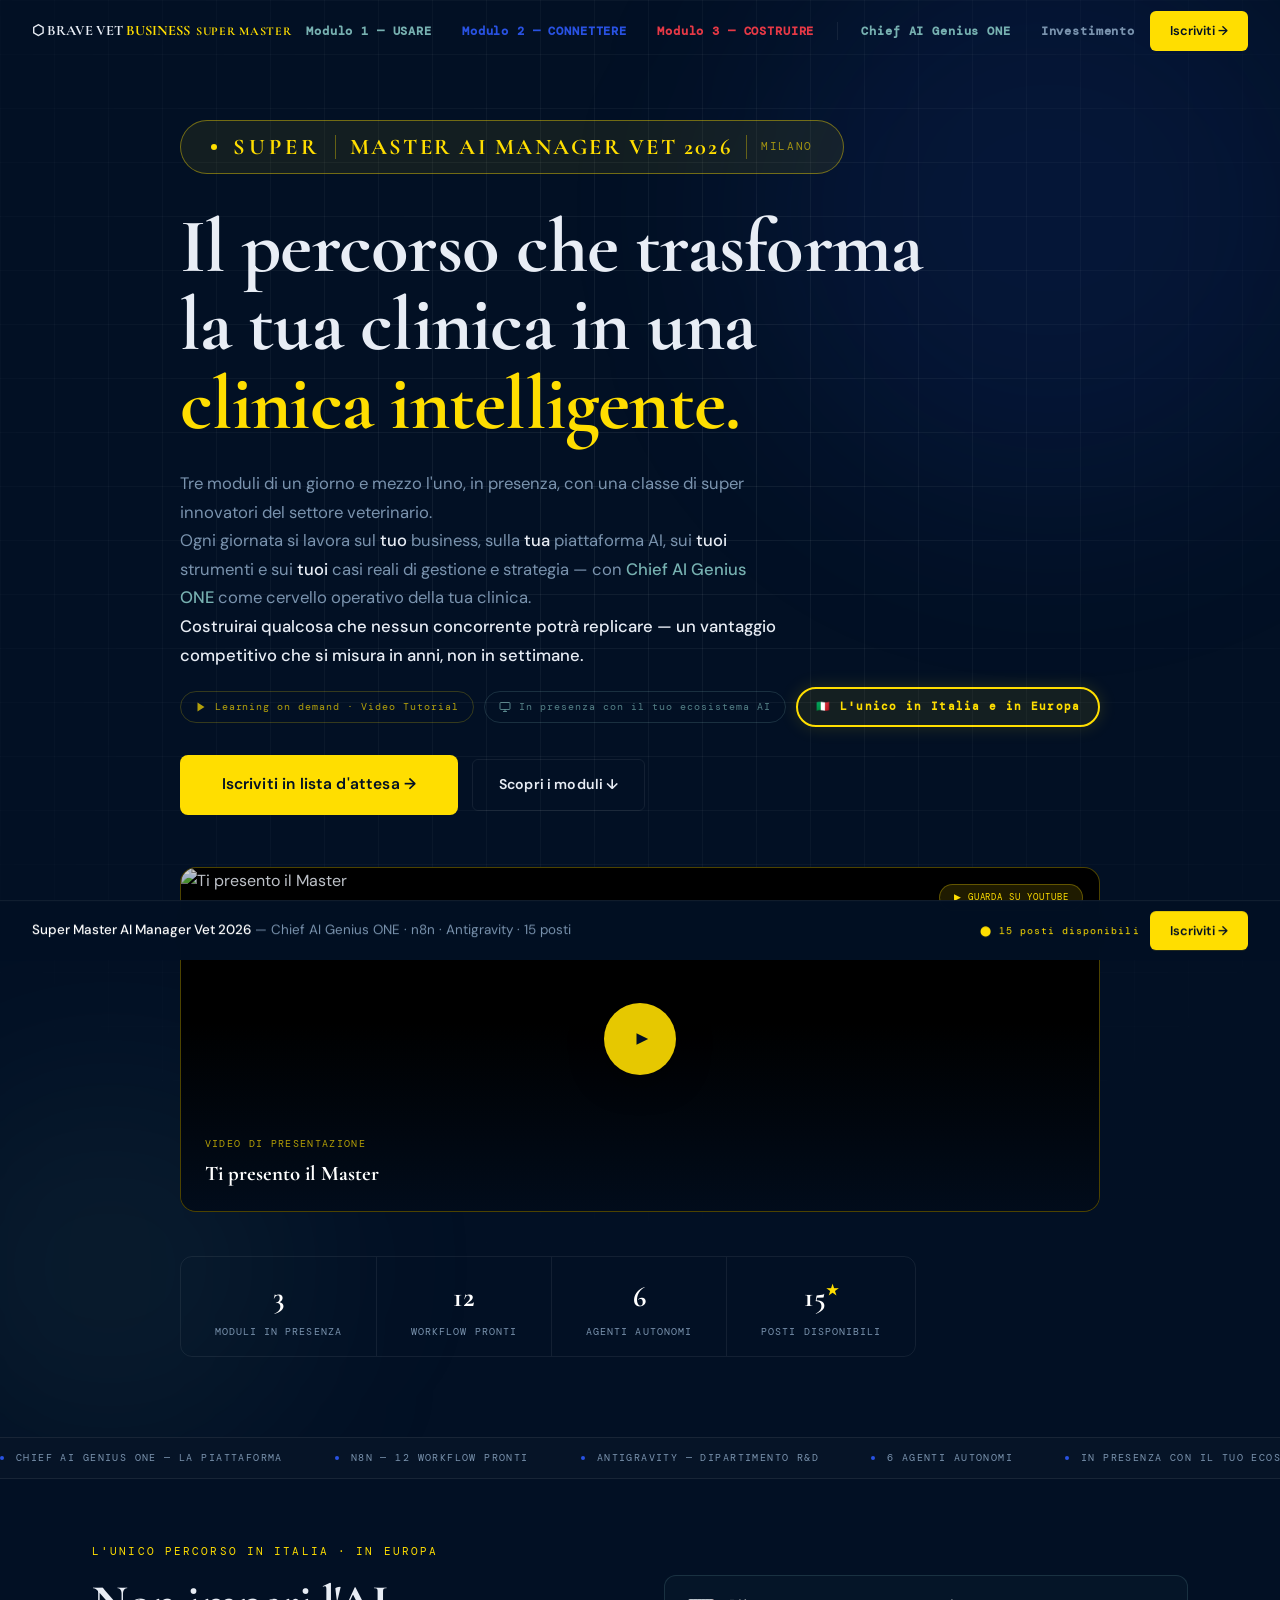
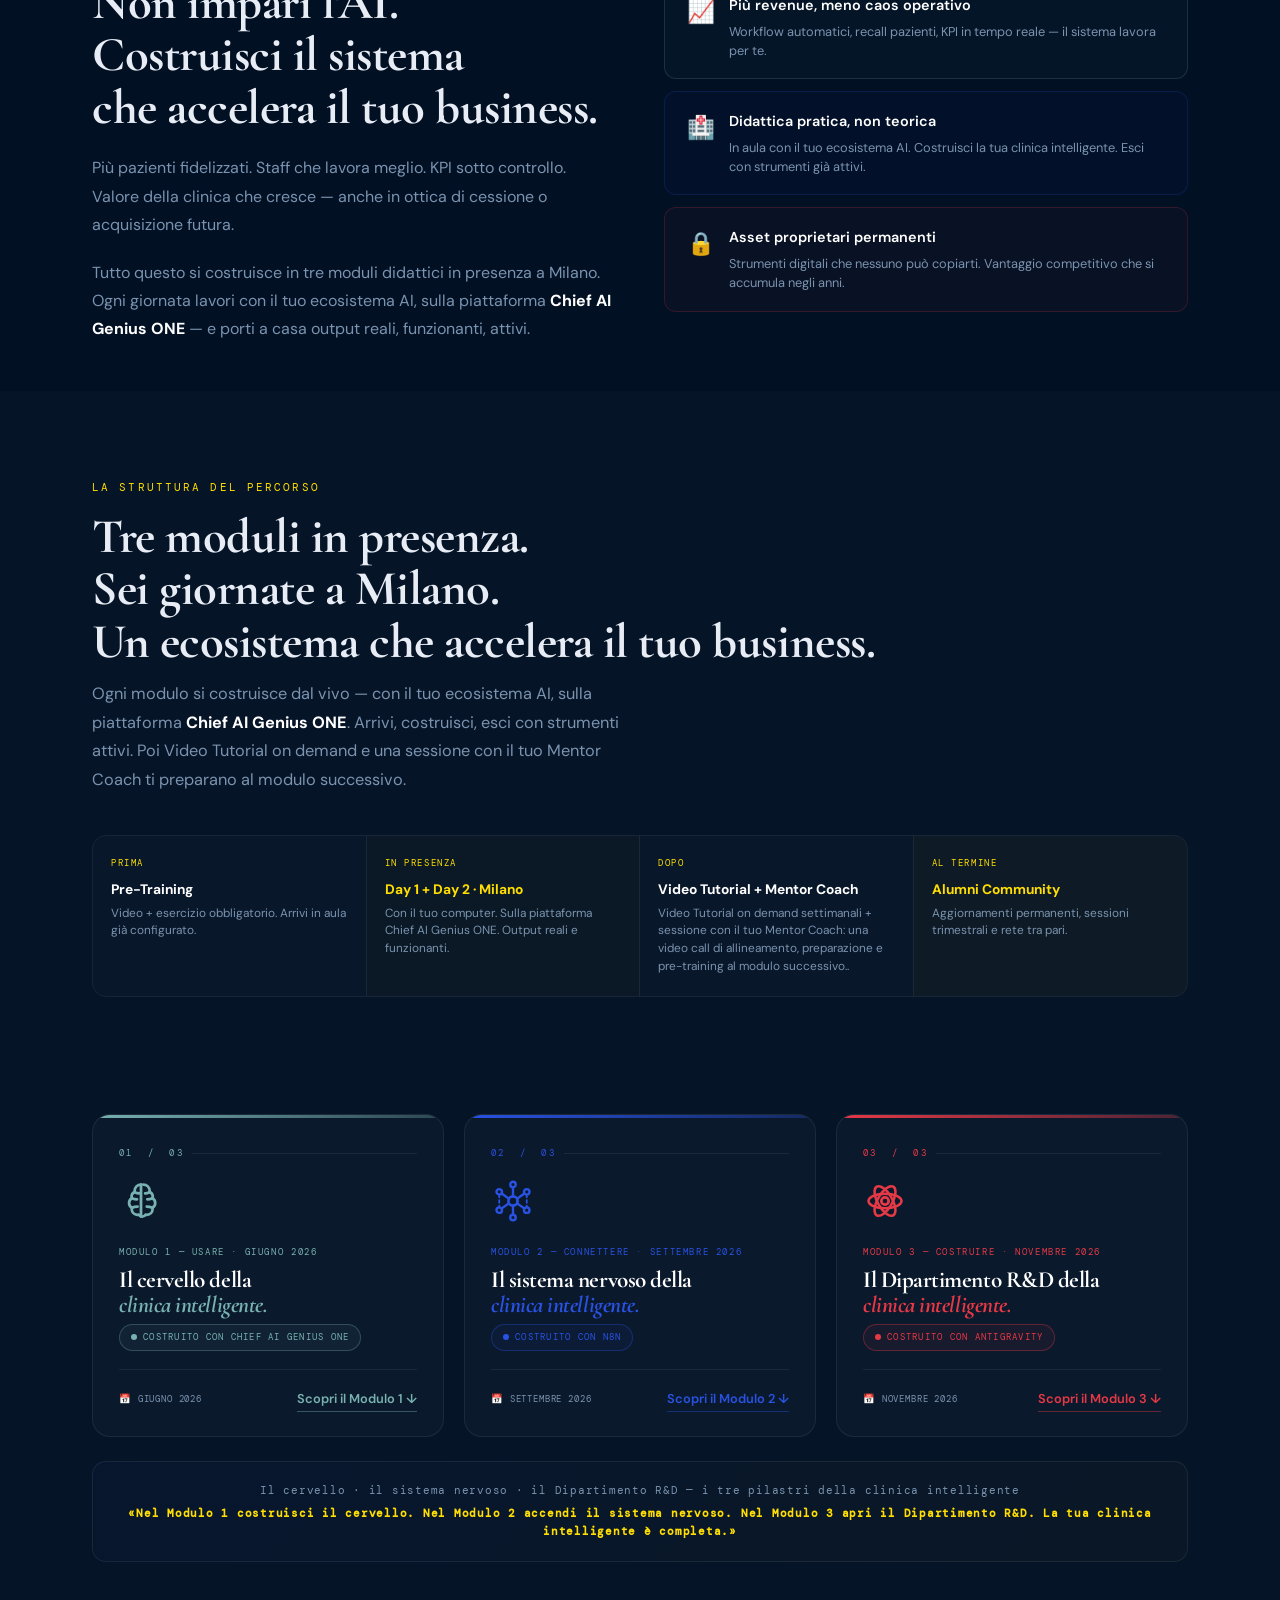
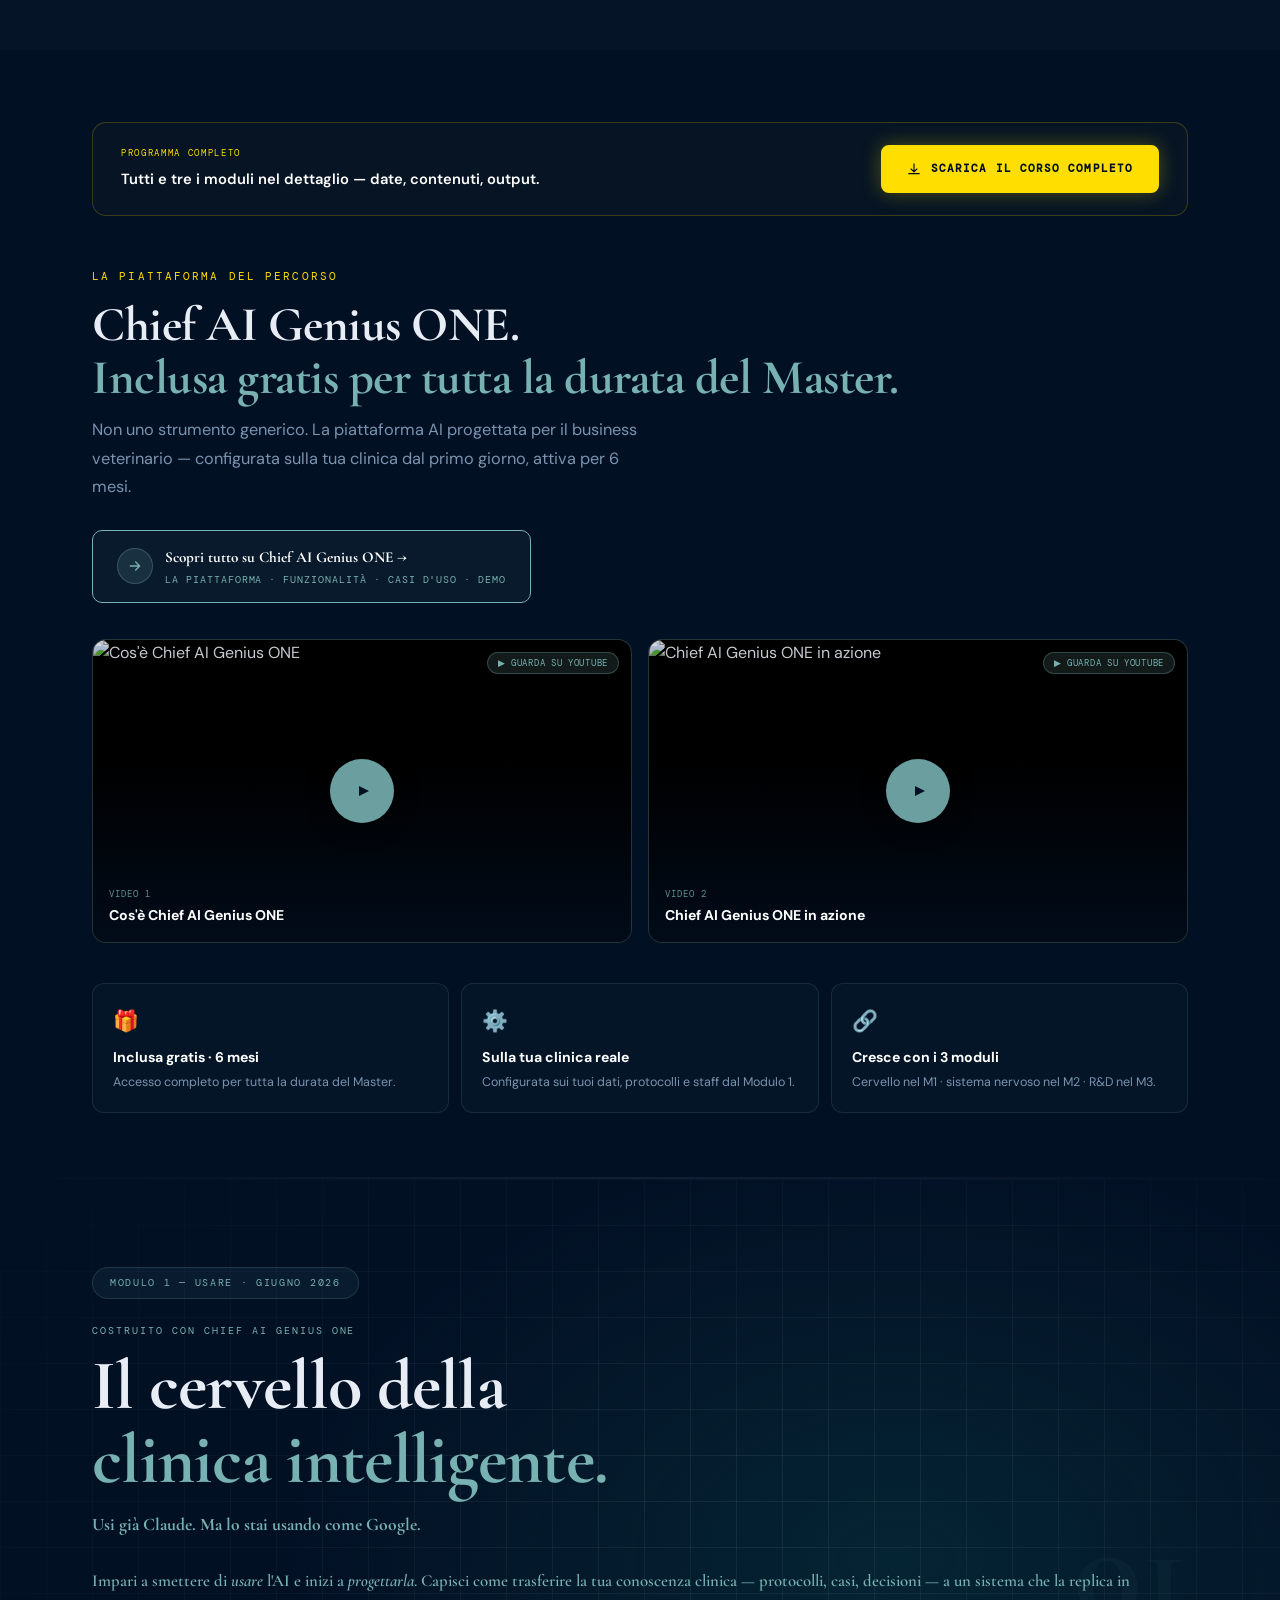
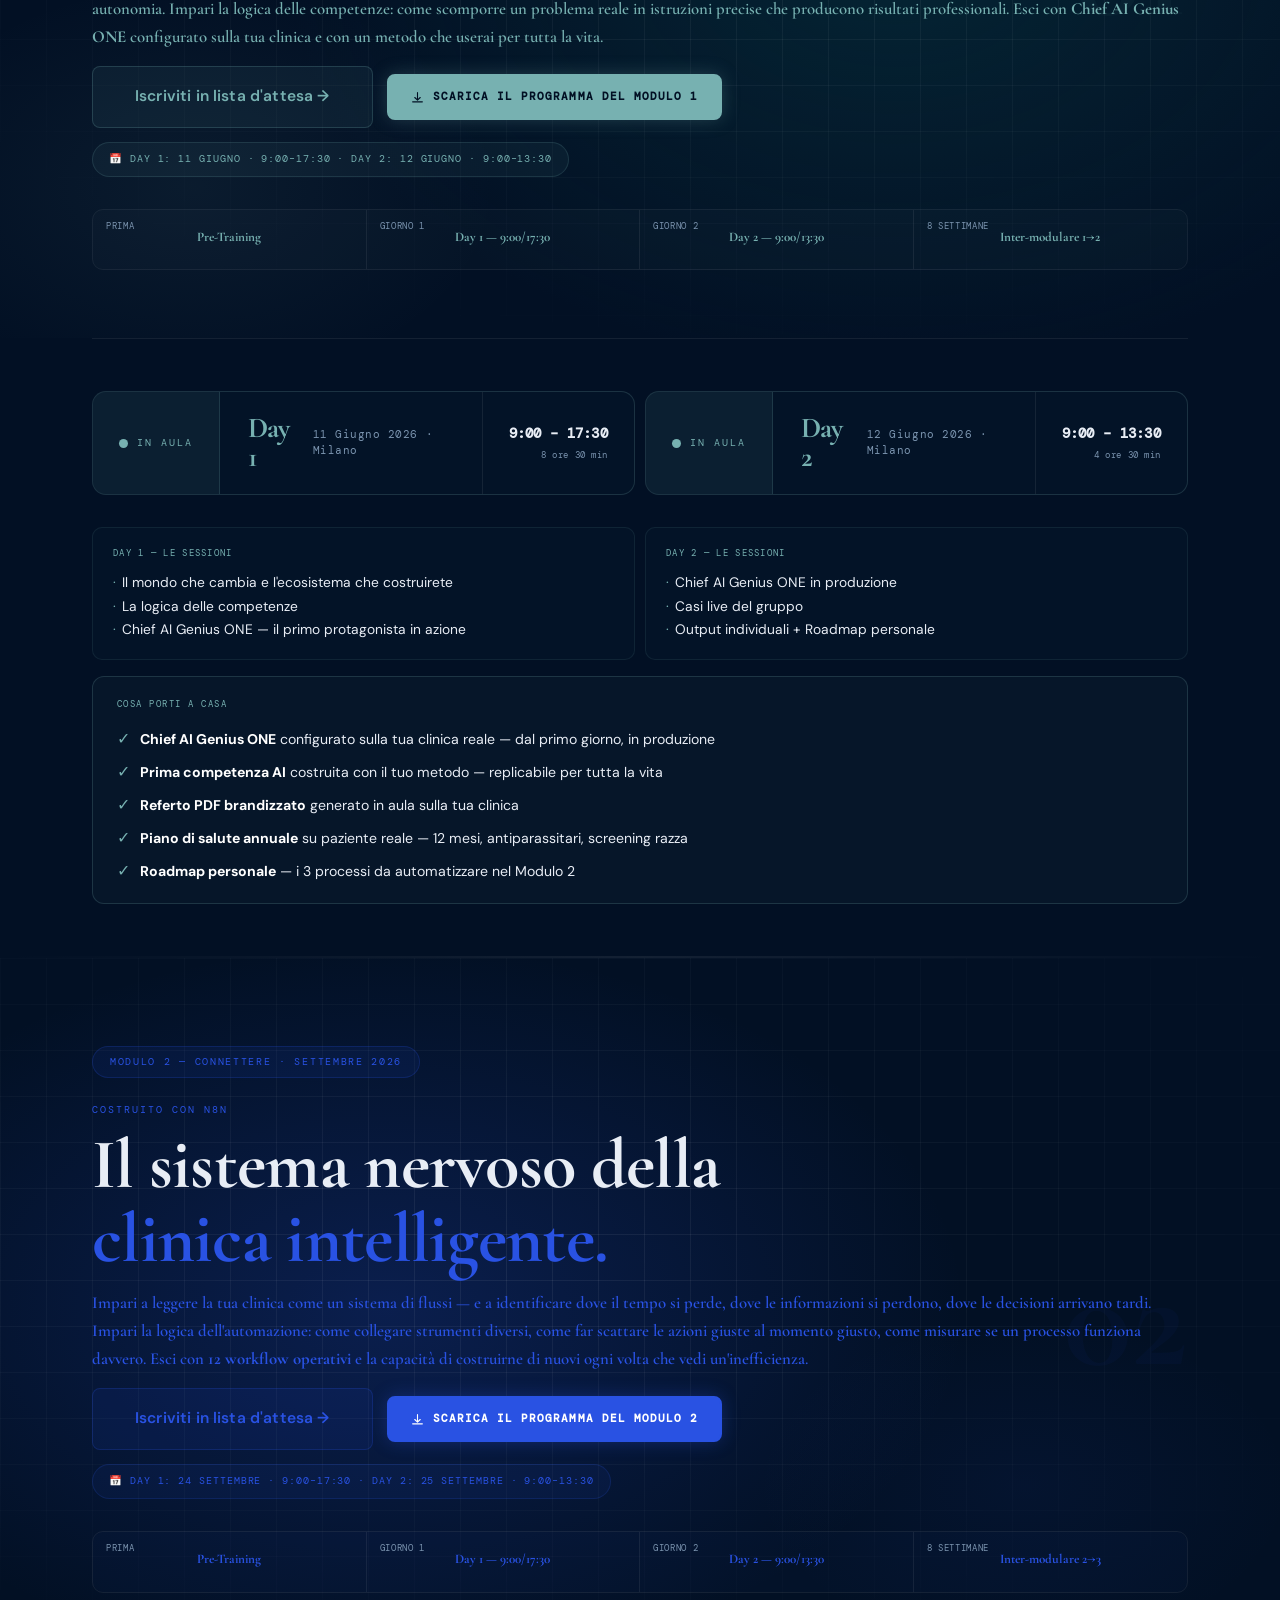
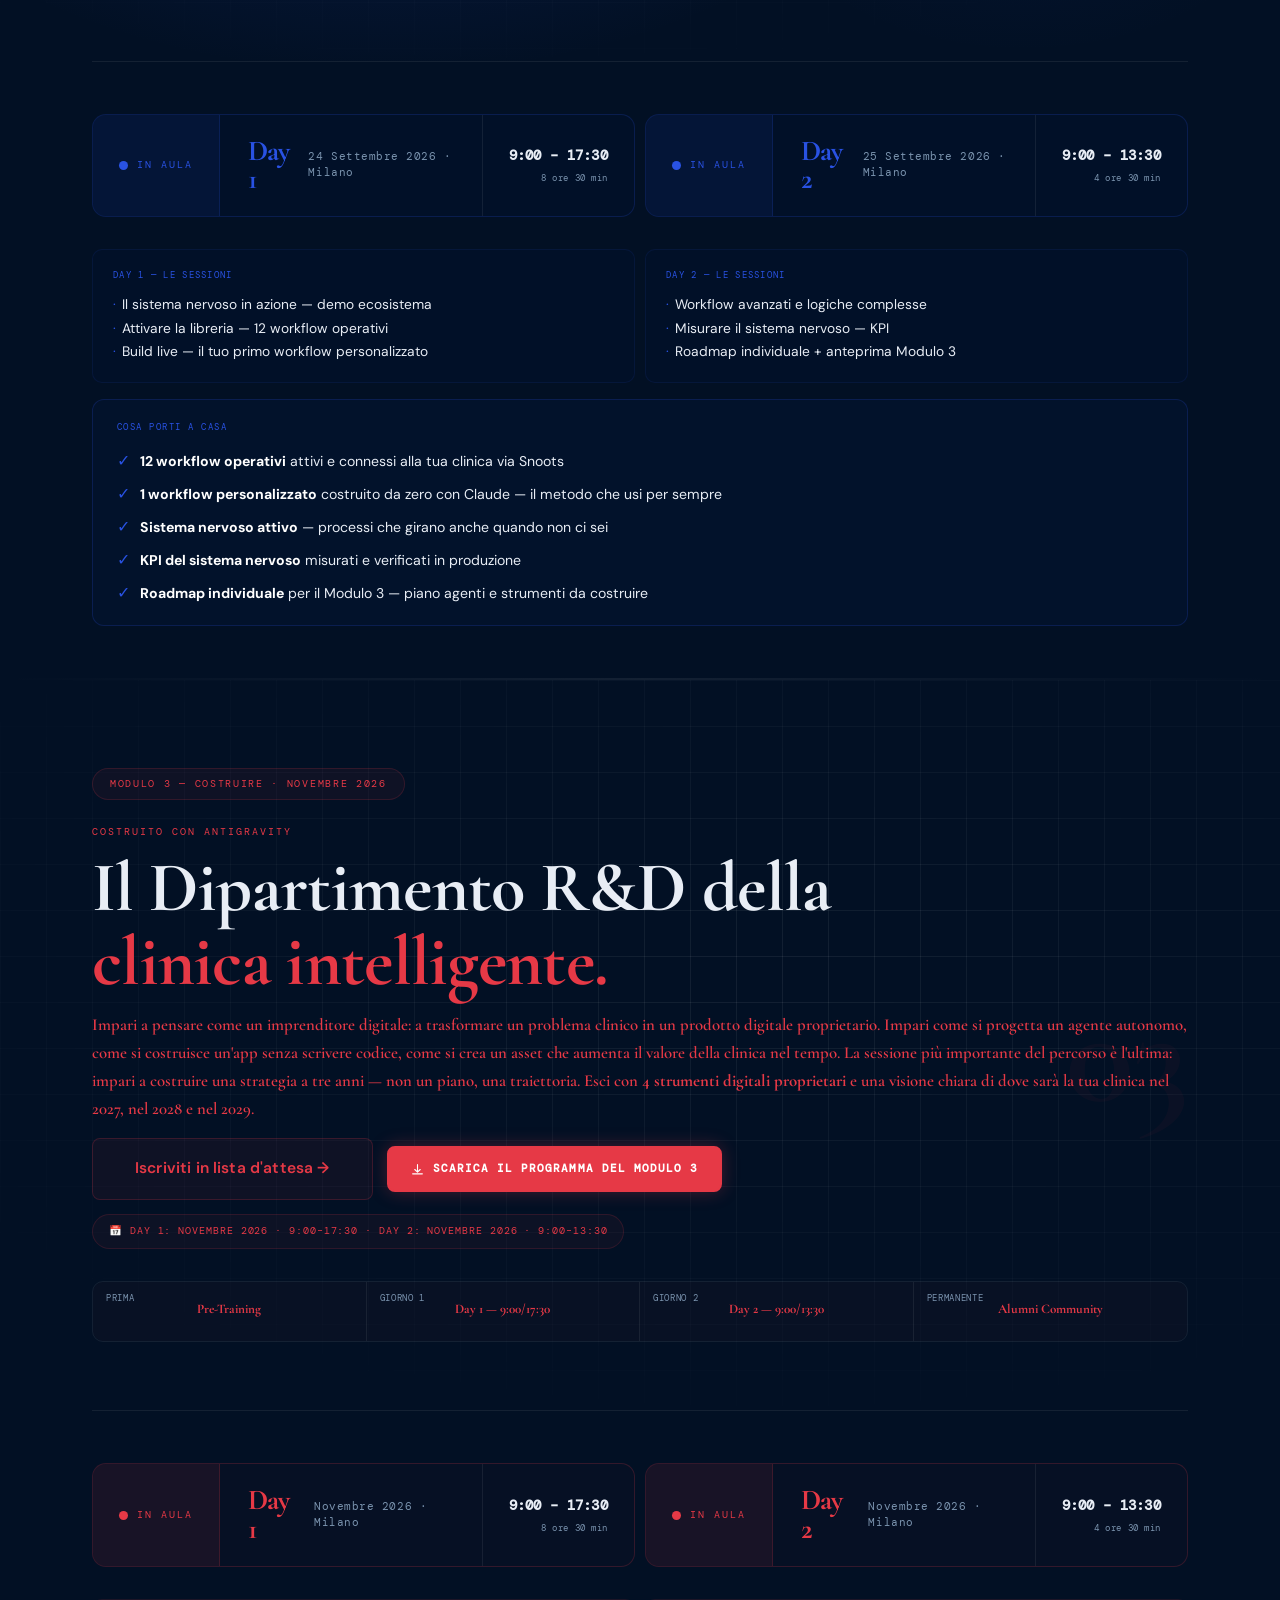
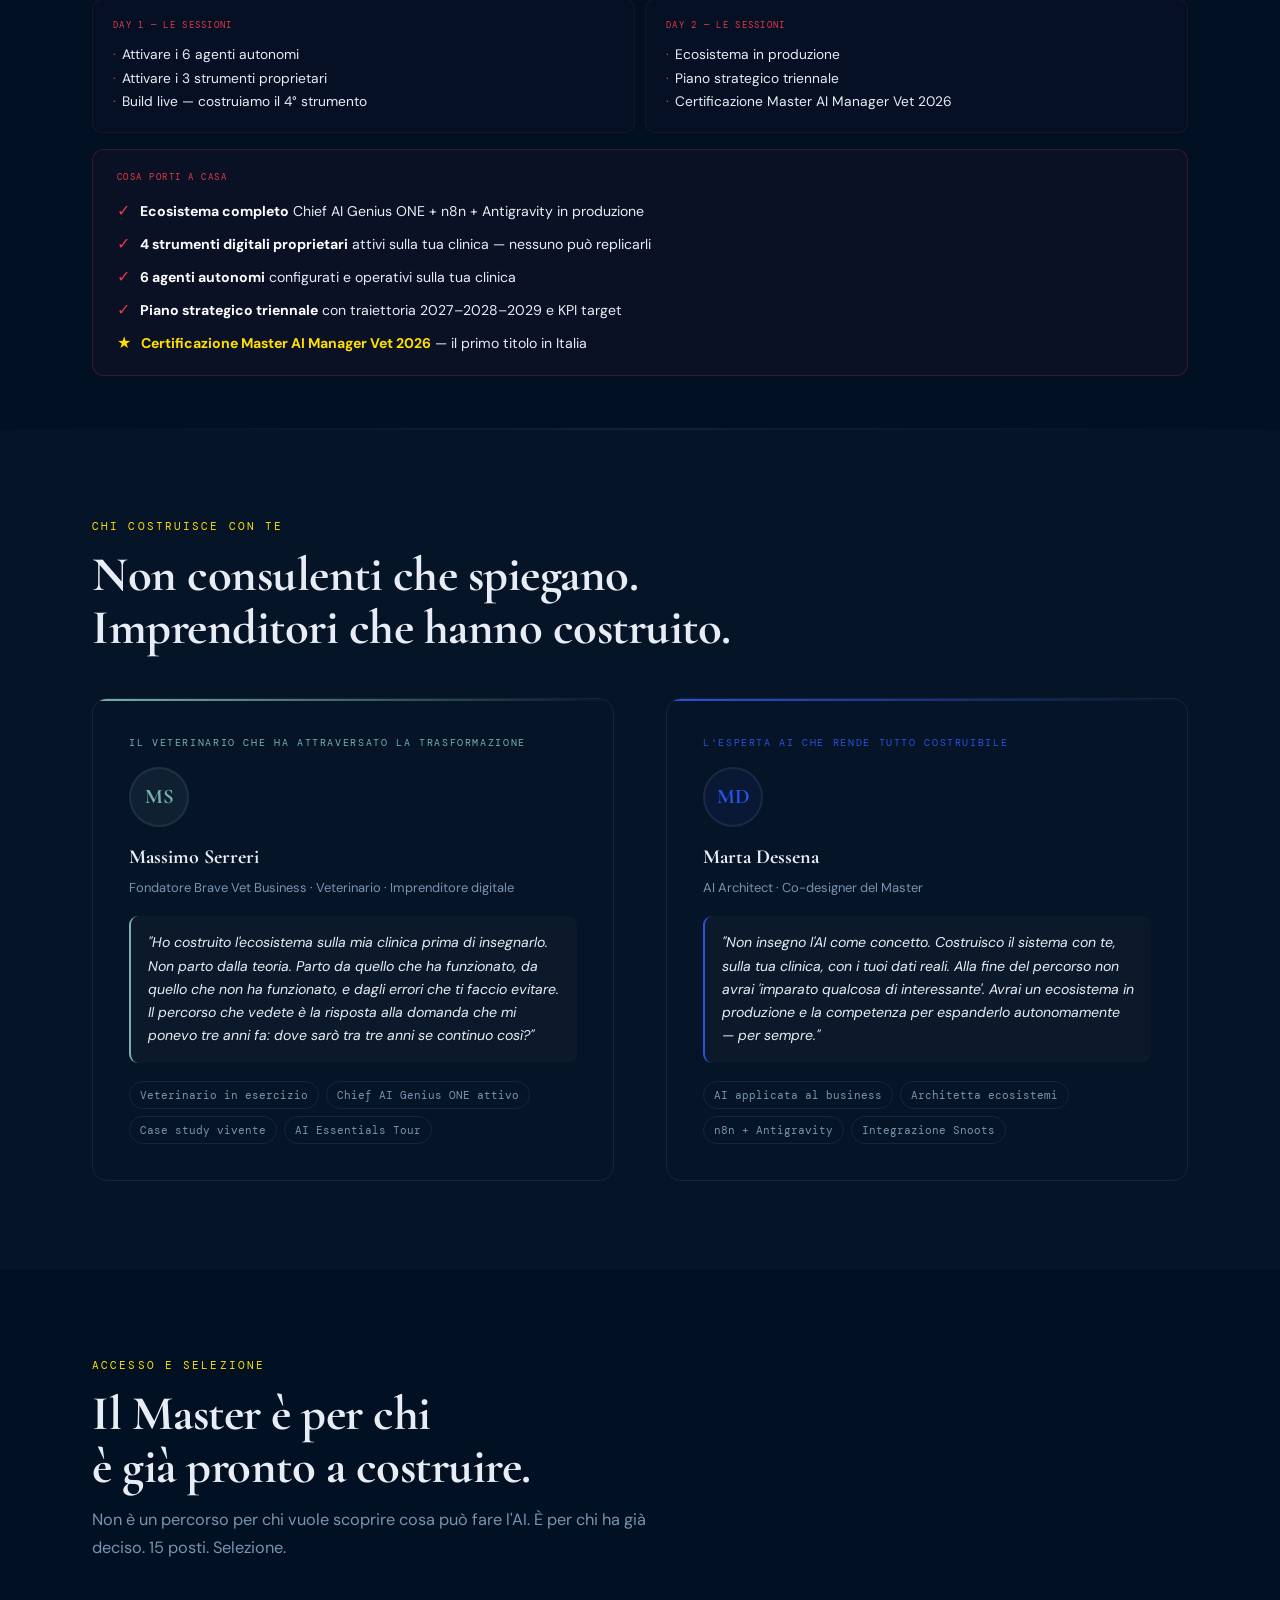
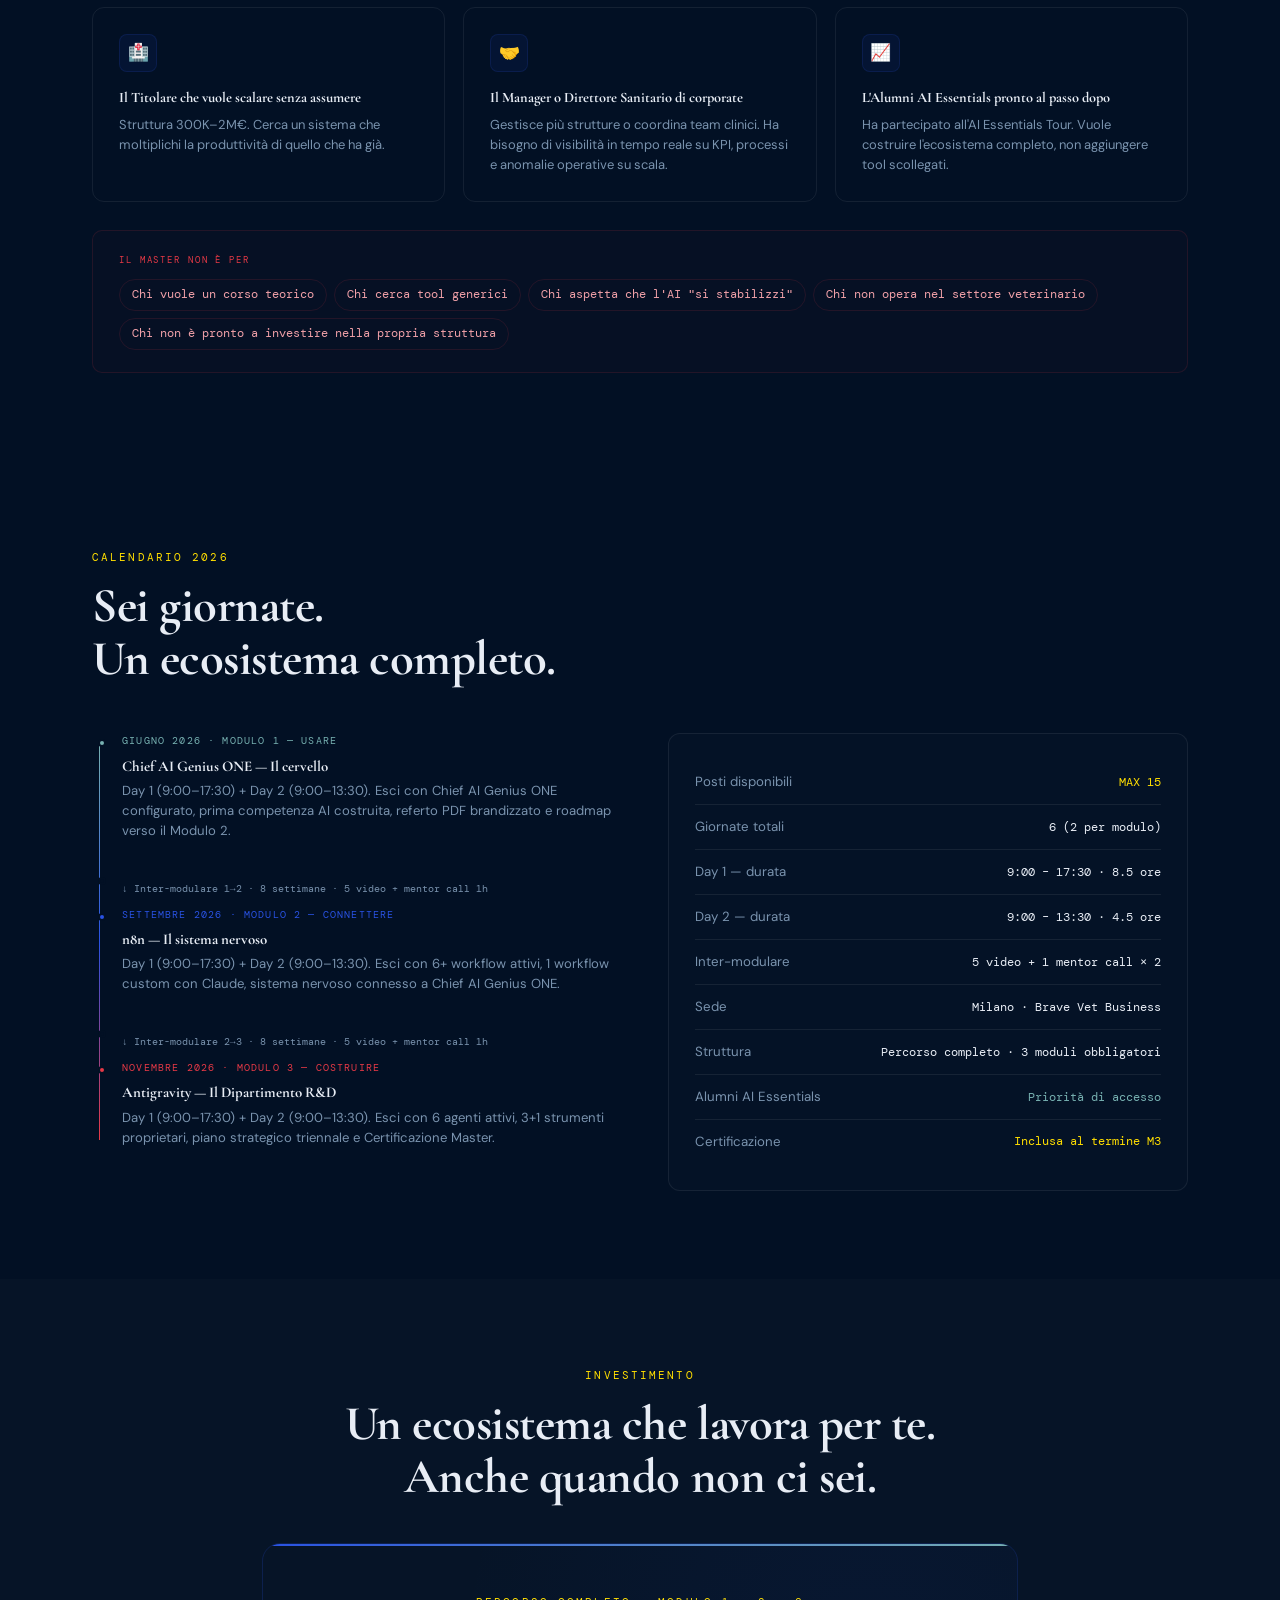
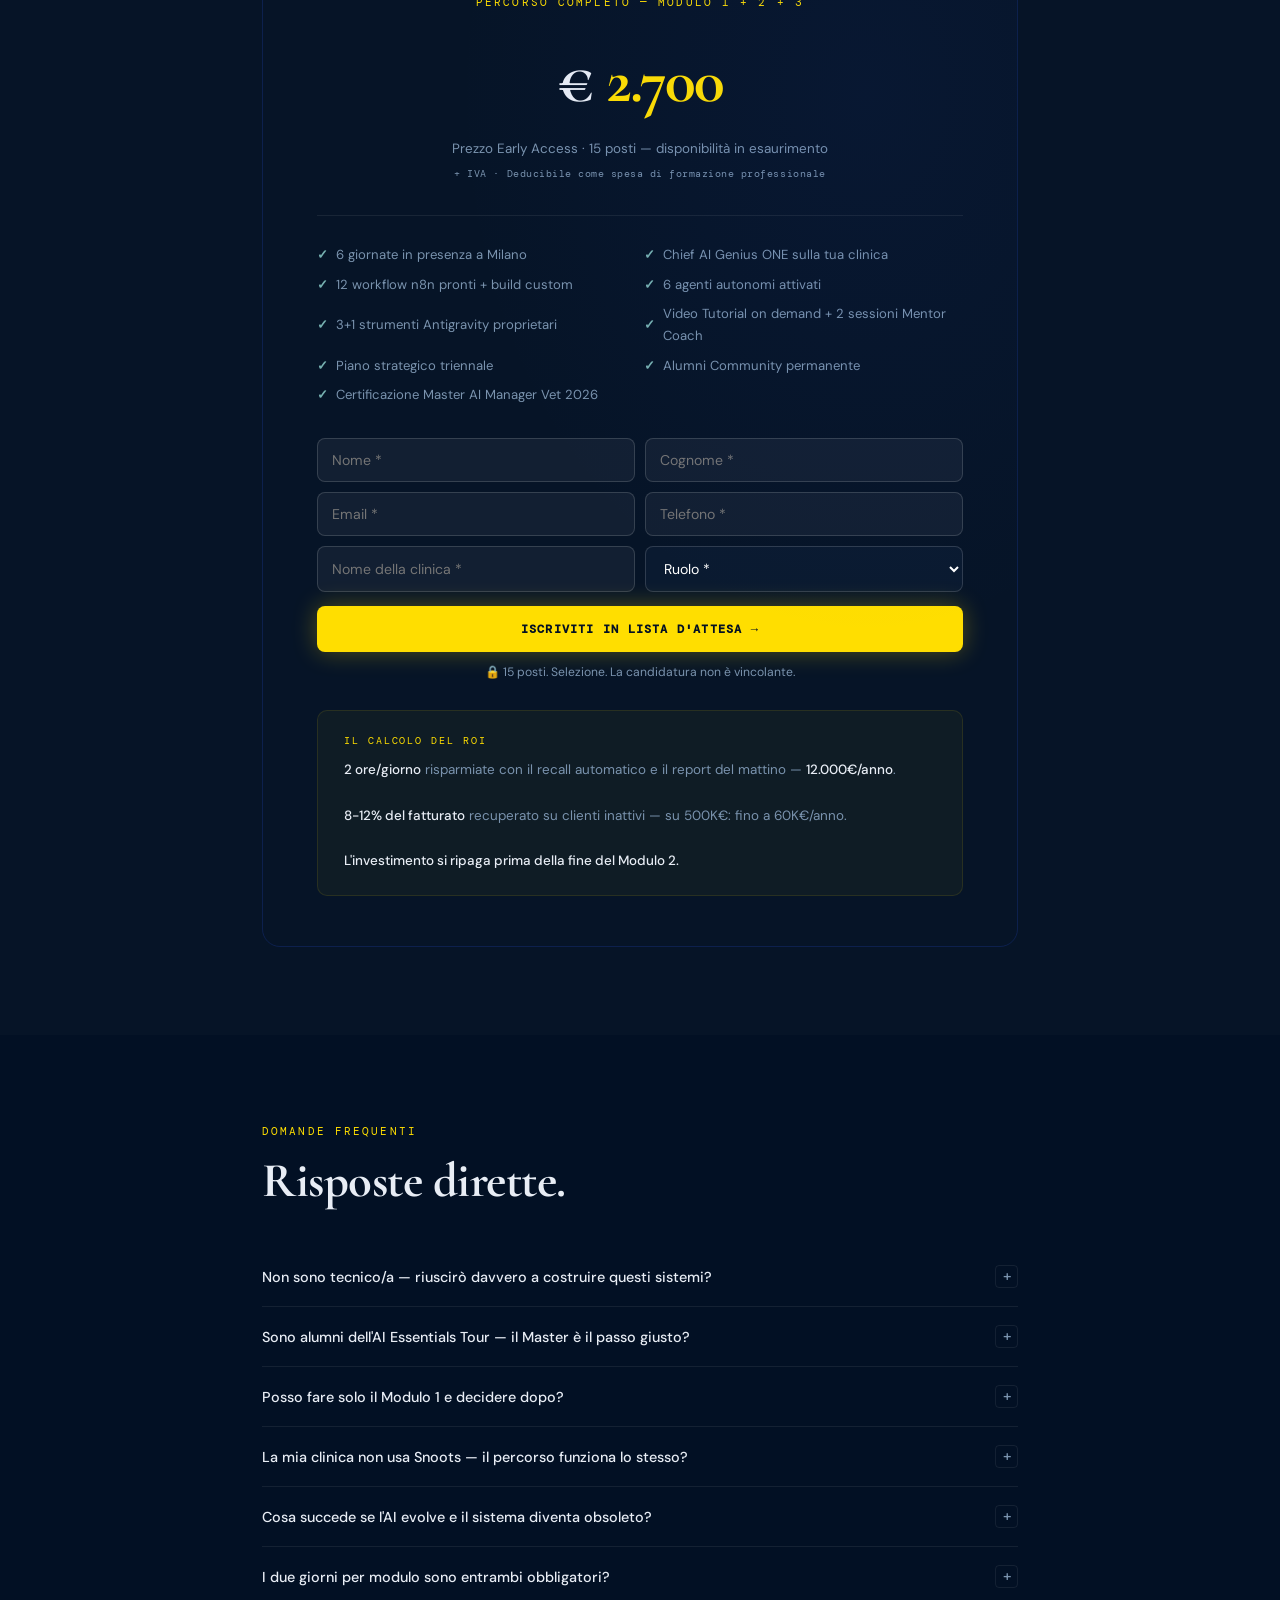
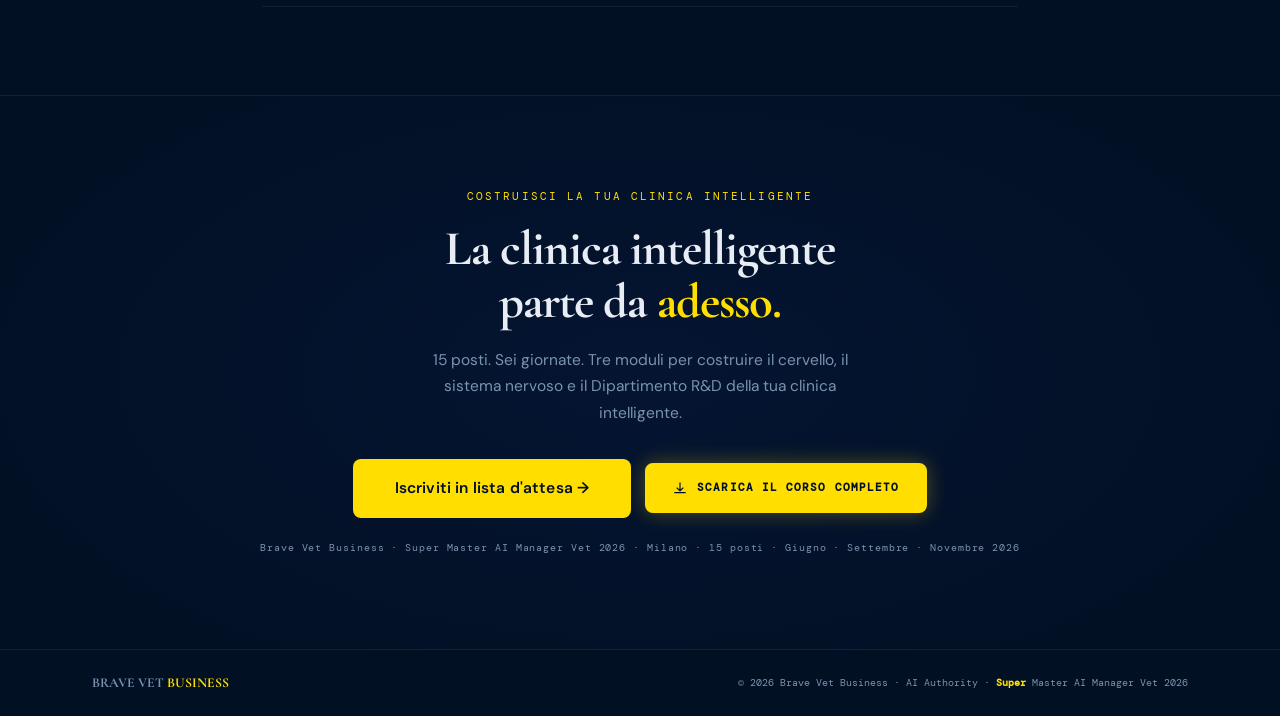
==== landing_master_ai_vet_2026_v3.html @ 1ce2af4e "Add files via upload" ====
<!DOCTYPE html>
<html lang="it">
<head>
<meta charset="UTF-8">
<meta name="viewport" content="width=device-width, initial-scale=1.0, maximum-scale=5.0">
<meta name="theme-color" content="#021024">
<meta name="mobile-web-app-capable" content="yes">
<meta name="apple-mobile-web-app-capable" content="yes">
<meta name="apple-mobile-web-app-status-bar-style" content="black-translucent">
<title>Super Master AI Manager Vet 2026 — Brave Vet Business</title>
<link rel="preconnect" href="https://fonts.googleapis.com">
<link href="https://fonts.googleapis.com/css2?family=Cormorant+Garamond:ital,wght@0,400;0,600;0,700;1,400;1,600;1,700&family=DM+Sans:ital,opsz,wght@0,9..40,300;0,9..40,400;0,9..40,500;0,9..40,600;1,9..40,400&family=DM+Mono:wght@400;500&display=swap" rel="stylesheet">
<style>
*,*::before,*::after{box-sizing:border-box;margin:0;padding:0}
:root{
  --navy:#021024;--blue:#2952E3;--blue2:#1A3DBF;
  --teal:#77B1B1;--teal2:#0A454C;
  --red:#E63946;--yellow:#FFDE00;
  --white:#FFFFFF;--text:#E8EDF5;--dim:#7A93AE;
  --border:rgba(255,255,255,0.07);
  --ff-h:'Cormorant Garamond',serif;--ff-b:'DM Sans',sans-serif;--ff-m:'DM Mono',monospace;
}
html{scroll-behavior:smooth}
body{background:var(--navy);color:var(--text);font-family:var(--ff-b);font-size:16px;line-height:1.65;overflow-x:hidden}
::selection{background:var(--yellow);color:var(--navy)}
a{color:inherit;text-decoration:none}
button{cursor:pointer;border:none;background:none;font-family:inherit}
.w{max-width:1160px;margin:0 auto;padding:0 32px}
.ws{max-width:820px;margin:0 auto;padding:0 32px}
.ey{font-family:var(--ff-m);font-size:.66rem;letter-spacing:.2em;text-transform:uppercase;color:var(--yellow)}
.h1{font-family:var(--ff-h);font-size:clamp(3rem,6vw,6rem);font-weight:700;line-height:1.02;letter-spacing:-.01em}
.h2{font-family:var(--ff-h);font-size:clamp(2.2rem,3.8vw,3.6rem);font-weight:700;line-height:1.08;letter-spacing:-.01em}
.lead{font-size:1.02rem;color:var(--dim);line-height:1.75;max-width:560px}
.btn{display:inline-flex;align-items:center;gap:8px;padding:13px 26px;border-radius:6px;font-family:var(--ff-b);font-weight:600;font-size:.88rem;letter-spacing:.01em;transition:all .2s;cursor:pointer}
.btn-y{background:var(--yellow);color:var(--navy)}.btn-y:hover{background:#ffe94d;transform:translateY(-2px);box-shadow:0 8px 28px rgba(255,222,0,.28)}
.btn-o{border:1.5px solid var(--border);color:var(--text)}.btn-o:hover{border-color:var(--blue);background:rgba(41,82,227,.07)}
.btn-lg{padding:17px 42px;font-size:.97rem;border-radius:8px}
.btn-tl{background:rgba(119,177,177,.07);color:var(--teal);border:1.5px solid rgba(119,177,177,.22)}.btn-tl:hover{background:rgba(119,177,177,.16);transform:translateY(-2px)}
.btn-bl{background:rgba(41,82,227,.09);color:var(--blue);border:1.5px solid rgba(41,82,227,.22)}.btn-bl:hover{background:rgba(41,82,227,.2);transform:translateY(-2px)}
.btn-rd{background:rgba(230,57,70,.06);color:var(--red);border:1.5px solid rgba(230,57,70,.2)}.btn-rd:hover{background:rgba(230,57,70,.16);transform:translateY(-2px)}
@keyframes fadeUp{from{opacity:0;transform:translateY(22px)}to{opacity:1;transform:none}}
@keyframes pulse{0%,100%{opacity:.5}50%{opacity:1}}
@keyframes drift{0%,100%{transform:translate(0,0)}33%{transform:translate(10px,-7px)}66%{transform:translate(-7px,9px)}}
@keyframes tickscroll{from{transform:translateX(0)}to{transform:translateX(-50%)}}
@keyframes glow{0%,100%{box-shadow:0 0 24px rgba(41,82,227,.15)}50%{box-shadow:0 0 50px rgba(41,82,227,.42)}}
.rv{opacity:1;transform:none;transition:opacity .6s ease,transform .6s ease}
.js-ready .rv{opacity:0;transform:translateY(26px)}
.js-ready .rv.in{opacity:1;transform:none}
.d1{transition-delay:.1s}.d2{transition-delay:.2s}.d3{transition-delay:.3s}

/* NAV */
.nav{position:fixed;top:0;left:0;right:0;z-index:200;padding:0 32px;height:62px;display:flex;align-items:center;justify-content:space-between;transition:background .3s}
.nav.s{background:rgba(2,16,36,.96);backdrop-filter:blur(20px);border-bottom:1px solid var(--border)}
.nav-logo{font-family:var(--ff-h);font-weight:800;font-size:.9rem}
.nav-logo em{color:var(--yellow);font-style:normal}
.nav-links{display:flex;align-items:center;gap:4px}
.nav-m{padding:7px 13px;border-radius:4px;font-size:.77rem;font-weight:600;font-family:var(--ff-m);letter-spacing:.07em;transition:background .2s}
.nav-m:hover{background:rgba(255,255,255,.06)}
.nm1{color:var(--teal)}.nm2{color:var(--blue)}.nm3{color:var(--red)}
.nav-sep{width:1px;height:18px;background:var(--border);margin:0 6px}

/* HERO */
.hero{position:relative;min-height:100vh;display:flex;flex-direction:column;justify-content:center;padding:120px 0 80px;overflow:hidden}
.orb{position:absolute;border-radius:50%;filter:blur(100px);pointer-events:none}
.o1{width:580px;height:580px;background:rgba(41,82,227,.1);top:-80px;right:-60px;animation:drift 13s infinite}
.o2{width:380px;height:380px;background:rgba(119,177,177,.07);bottom:-20px;left:-80px;animation:drift 11s -4s infinite}
.hero-grid{position:absolute;inset:0;background-image:linear-gradient(var(--border) 1px,transparent 1px),linear-gradient(90deg,var(--border) 1px,transparent 1px);background-size:54px 54px;mask-image:radial-gradient(ellipse 70% 60% at 50% 30%,black,transparent);pointer-events:none}
.hero-tag{display:inline-flex;align-items:center;gap:10px;padding:8px 18px;background:rgba(255,222,0,.07);border:1px solid rgba(255,222,0,.16);border-radius:100px;margin-bottom:34px;animation:fadeUp .6s both}
.hero-dot{width:6px;height:6px;border-radius:50%;background:var(--yellow);animation:pulse 2s infinite;flex-shrink:0}
.hero-tag span{font-family:var(--ff-m);font-size:.65rem;letter-spacing:.14em;color:var(--yellow);text-transform:uppercase}
.hero-t{margin-bottom:26px;animation:fadeUp .7s .07s both}
.hero-t em{font-style:normal;color:var(--yellow)}
.hero-sub{font-size:1.04rem;color:var(--dim);max-width:600px;line-height:1.72;margin-bottom:16px;animation:fadeUp .7s .14s both}
.hero-sub strong{color:var(--text);font-weight:500}
.hero-box{display:inline-block;margin-bottom:40px;padding:14px 22px;background:rgba(255,222,0,.05);border-left:3px solid var(--yellow);border-radius:0 8px 8px 0;font-size:.91rem;line-height:1.62;animation:fadeUp .7s .18s both}
.hero-box strong{color:var(--yellow)}
.hero-acts{display:flex;align-items:center;gap:14px;flex-wrap:wrap;margin-bottom:52px;animation:fadeUp .7s .22s both}
.hero-stats{display:flex;border:1px solid var(--border);border-radius:12px;overflow:hidden;width:fit-content;animation:fadeUp .7s .28s both}
.hs{padding:16px 34px;text-align:center;border-right:1px solid var(--border)}
.hs:last-child{border-right:none}
.hs-n{font-family:var(--ff-h);font-size:1.8rem;font-weight:800;color:var(--white)}
.hs-n sup{color:var(--yellow);font-size:.9rem}
.hs-l{font-family:var(--ff-m);font-size:.61rem;letter-spacing:.11em;text-transform:uppercase;color:var(--dim);margin-top:3px}

/* TICKER */
.ticker{border-top:1px solid var(--border);border-bottom:1px solid var(--border);background:rgba(255,255,255,.015);padding:12px 0;overflow:hidden}
.tick-wrap{display:flex;gap:52px;white-space:nowrap;width:max-content;animation:tickscroll 40s linear infinite}
.ti{font-family:var(--ff-m);font-size:.63rem;letter-spacing:.14em;text-transform:uppercase;color:var(--dim);display:flex;align-items:center;gap:12px}
.ti::before{content:'';width:4px;height:4px;border-radius:50%;background:var(--blue);flex-shrink:0}

/* SEZIONI GENERALI */
section{padding:88px 0}
section.alt{background:rgba(255,255,255,.016)}
.c2{display:grid;grid-template-columns:1fr 1fr;gap:52px;align-items:start}
.c3{display:grid;grid-template-columns:1fr 1fr 1fr;gap:18px}

/* ECO OVERVIEW — NEW CARD SYSTEM */
.eco-map{display:grid;grid-template-columns:1fr 1fr 1fr;gap:20px;margin-top:48px}
.eco-c{
  position:relative;border-radius:18px;overflow:hidden;
  background:rgba(255,255,255,.025);
  border:1px solid var(--border);
  display:flex;flex-direction:column;
  transition:transform .25s,box-shadow .25s;
}
.eco-c:hover{transform:translateY(-4px);box-shadow:0 24px 60px rgba(0,0,0,.35)}
.eco-topbar{height:3px;width:100%}
.eco-inner{padding:28px 26px 24px;display:flex;flex-direction:column;flex:1}
.eco-num{font-family:var(--ff-m);font-size:.55rem;letter-spacing:.25em;color:var(--dim);margin-bottom:18px;display:flex;align-items:center;gap:8px}
.eco-num::after{content:'';flex:1;height:1px;background:var(--border)}
.eco-phase{font-family:var(--ff-m);font-size:.56rem;letter-spacing:.18em;text-transform:uppercase;margin-bottom:8px}
.eco-name{font-family:var(--ff-h);font-size:1.45rem;font-weight:800;line-height:1.1;letter-spacing:-.02em;margin-bottom:5px}
.eco-tool{display:inline-flex;align-items:center;gap:6px;padding:5px 11px;border-radius:100px;border:1px solid;font-family:var(--ff-m);font-size:.56rem;letter-spacing:.14em;text-transform:uppercase;margin-bottom:18px;width:fit-content}
.eco-desc{font-size:.82rem;color:var(--dim);line-height:1.65;margin-bottom:18px}
.eco-tags{display:flex;flex-wrap:wrap;gap:7px;margin-bottom:20px}
.eco-tag{font-size:.7rem;padding:4px 10px;border-radius:6px;font-family:var(--ff-m);letter-spacing:.03em}
/* journey mini-strip inside card */
.eco-journey{display:grid;grid-template-columns:1fr 1fr 1fr;gap:0;border:1px solid var(--border);border-radius:10px;overflow:hidden;margin-bottom:20px}
.eco-jstep{padding:10px 9px;text-align:center;border-right:1px solid var(--border)}
.eco-jstep:last-child{border-right:none}
.eco-jlabel{font-family:var(--ff-m);font-size:.5rem;letter-spacing:.12em;text-transform:uppercase;color:var(--dim);margin-bottom:3px}
.eco-jval{font-size:.72rem;font-weight:700;color:var(--text)}
.eco-bottom{margin-top:auto;padding-top:18px;border-top:1px solid var(--border);display:flex;align-items:center;justify-content:space-between}
.eco-date-new{font-family:var(--ff-m);font-size:.58rem;letter-spacing:.09em;text-transform:uppercase;color:var(--dim)}
.eco-lnk{font-size:.8rem;font-weight:600;padding-bottom:2px;border-bottom:1px solid;text-decoration:none;transition:opacity .2s}
.eco-lnk:hover{opacity:.7}
/* progression connector */
.eco-connector{display:none}
.eco-foot{grid-column:1/-1;padding:20px 28px;background:linear-gradient(135deg,rgba(41,82,227,.04),rgba(255,222,0,.02));border:1px solid var(--border);border-radius:14px;text-align:center;margin-top:4px}
.eco-foot p{font-family:var(--ff-m);font-size:.67rem;letter-spacing:.07em;color:var(--dim)}
.eco-foot strong{color:var(--yellow)}
.c1t{color:var(--teal)}.c2t{color:var(--blue)}.c3t{color:var(--red)}

/* MODULI */
.msep{height:2px;background:linear-gradient(90deg,transparent,var(--border),transparent)}
.mhero{padding:88px 0 68px;position:relative;overflow:hidden}
.mbg{position:absolute;inset:0;pointer-events:none}
.mgrid{position:absolute;inset:0;background-image:linear-gradient(var(--border) 1px,transparent 1px),linear-gradient(90deg,var(--border) 1px,transparent 1px);background-size:46px 46px;pointer-events:none}
.morb{position:absolute;font-family:var(--ff-h);font-size:clamp(5rem,11vw,9rem);font-weight:800;line-height:1;right:32px;top:50%;transform:translateY(-50%);pointer-events:none;user-select:none;opacity:.04}
.mbadge{display:inline-flex;align-items:center;gap:10px;padding:7px 17px;border-radius:100px;margin-bottom:24px;font-family:var(--ff-m);font-size:.62rem;letter-spacing:.17em;text-transform:uppercase}
.mkw{font-family:var(--ff-m);font-size:.62rem;letter-spacing:.2em;text-transform:uppercase;margin-bottom:10px}
.mttl{font-family:var(--ff-h);font-size:clamp(2.6rem,5.5vw,4.8rem);font-weight:700;line-height:1.05;letter-spacing:-.01em;margin-bottom:13px}
.mtl{font-family:var(--ff-h);font-size:1.05rem;font-weight:600;margin-bottom:16px}
.mdesc{font-size:.97rem;color:var(--dim);max-width:540px;line-height:1.72;margin-bottom:30px}
.mdate{display:inline-flex;align-items:center;gap:8px;padding:8px 16px;border-radius:100px;font-family:var(--ff-m);font-size:.64rem;letter-spacing:.09em;text-transform:uppercase}
/* path strip */
.mpath{display:grid;grid-template-columns:1fr 1fr 1fr 1fr;border:1px solid var(--border);border-radius:11px;overflow:hidden;margin-top:32px}
.mps{padding:17px 15px;text-align:center;border-right:1px solid var(--border);position:relative}
.mps:last-child{border-right:none}
.mps::before{content:attr(data-n);position:absolute;top:9px;left:13px;font-family:var(--ff-m);font-size:.54rem;color:var(--dim);letter-spacing:.08em}
.mps-t{font-family:var(--ff-h);font-size:.82rem;font-weight:700;margin-bottom:4px}
.mps-s{font-size:.73rem;color:var(--dim);line-height:1.43}
/* mod body */
.mbody{padding:60px 0;border-top:1px solid var(--border)}
.mbody.bg2{background:rgba(255,255,255,.011)}

/* sessioni */

.sess:last-child{border-bottom:none}

.sess-d{font-size:.81rem;color:var(--dim);line-height:1.5}
/* pretrain */
.pt-row{display:flex;gap:13px;padding:11px 0;border-bottom:1px solid rgba(255,255,255,.04);align-items:flex-start}
.pt-row:last-child{border-bottom:none}
.pt-ic{width:30px;height:30px;flex-shrink:0;border-radius:7px;display:flex;align-items:center;justify-content:center;font-size:.8rem;font-family:var(--ff-m);font-weight:500}
.pt-t{font-weight:600;font-size:.84rem;color:var(--white);margin-bottom:2px}
.pt-d{font-size:.77rem;color:var(--dim);line-height:1.44}
/* intermod */

.ir:last-child{border-bottom:none}

/* output */

.out-i:last-child{margin-bottom:0}
.out-i:hover{border-color:rgba(255,255,255,.12)}

/* ═══ MFLOW — NUOVO LAYOUT VERTICALE ═══ */
.mflow{padding:0}
.mflow-phase{padding:52px 0;border-top:1px solid var(--border)}
.mflow-imod-end{padding:48px 0 56px;border-top:1px solid var(--border)}

/* Pre-Training phase */
.mflow-pre-label{display:flex;align-items:center;gap:10px;font-family:var(--ff-m);font-size:.58rem;letter-spacing:.22em;text-transform:uppercase;margin-bottom:6px}

/* IN AULA header doppio — Day1 + Day2 affiancati */
.inaula-pair{display:grid;grid-template-columns:1fr 1fr;gap:10px;margin-bottom:32px}
.inaula-pair .inaula-hd{margin-bottom:0}
@media(max-width:600px){.inaula-pair{grid-template-columns:1fr;gap:8px}}

/* IN AULA header */
@keyframes inaulapulse{0%,100%{opacity:1;transform:scale(1)}50%{opacity:.35;transform:scale(1.4)}}
.inaula-hd{display:grid;grid-template-columns:auto 1fr auto;border-radius:14px;overflow:hidden;border:1px solid var(--border);margin-bottom:32px}
.inaula-badge-col{display:flex;align-items:center;gap:9px;padding:22px 26px;border-right:1px solid var(--border);font-family:var(--ff-m);font-size:.62rem;letter-spacing:.2em;text-transform:uppercase;white-space:nowrap}
.inaula-dot{width:9px;height:9px;border-radius:50%;flex-shrink:0;animation:inaulapulse 1.6s ease-in-out infinite}
.inaula-center-col{padding:22px 28px;display:flex;align-items:center;gap:18px}
.inaula-dayn{font-family:var(--ff-h);font-size:1.8rem;font-weight:800;line-height:1;letter-spacing:-.025em}
.inaula-date{font-family:var(--ff-m);font-size:.66rem;letter-spacing:.05em;color:var(--dim);line-height:1.5}
.inaula-time-col{display:flex;flex-direction:column;align-items:flex-end;justify-content:center;padding:22px 26px;border-left:1px solid var(--border);text-align:right}
.inaula-time-val{font-family:var(--ff-m);font-size:.88rem;font-weight:600;letter-spacing:.02em;margin-bottom:3px}
.inaula-time-dur{font-family:var(--ff-m);font-size:.59rem;letter-spacing:.06em;color:var(--dim)}

/* Module color theming for inaula-hd */
.m1 .inaula-hd{background:rgba(119,177,177,.02);border-color:rgba(119,177,177,.2)}
.m1 .inaula-badge-col{background:rgba(119,177,177,.07);border-color:rgba(119,177,177,.18);color:var(--teal)}
.m1 .inaula-dot{background:var(--teal)}
.m1 .inaula-dayn{color:var(--teal)}
.m1 .inaula-time-val{color:var(--text)}

.m2 .inaula-hd{background:rgba(41,82,227,.02);border-color:rgba(41,82,227,.2)}
.m2 .inaula-badge-col{background:rgba(41,82,227,.08);border-color:rgba(41,82,227,.18);color:var(--blue)}
.m2 .inaula-dot{background:var(--blue)}
.m2 .inaula-dayn{color:var(--blue)}
.m2 .inaula-time-val{color:var(--text)}

.m3 .inaula-hd{background:rgba(230,57,70,.02);border-color:rgba(230,57,70,.2)}
.m3 .inaula-badge-col{background:rgba(230,57,70,.08);border-color:rgba(230,57,70,.18);color:var(--red)}
.m3 .inaula-dot{background:var(--red)}
.m3 .inaula-dayn{color:var(--red)}
.m3 .inaula-time-val{color:var(--text)}

/* Sessions inside mflow (keep .sess but improve spacing) */
.mflow 
.mflow .sess:last-child{border-bottom:none}

/* Output phase */

@media(max-width:660px){}

/* Pre-training video grid */
.mflow-pt-grid{display:grid;grid-template-columns:1fr 1fr;gap:10px}
@media(max-width:660px){.mflow-pt-grid{grid-template-columns:1fr}}
/* M1 TEAL */
.m1 .mbg{background:radial-gradient(ellipse 70% 80% at 70% 50%,rgba(10,69,76,.38),transparent 68%),radial-gradient(ellipse 40% 45% at 15% 80%,rgba(119,177,177,.07),transparent 60%)}
.m1 .mgrid{mask-image:radial-gradient(ellipse 80% 65% at 60% 40%,black,transparent)}
.m1 .mbadge{background:rgba(119,177,177,.07);border:1px solid rgba(119,177,177,.18);color:var(--teal)}
.m1 .mkw,.m1 .mtl,.m1 .morb{color:var(--teal)}
.m1 .mttl em{font-style:normal;color:var(--teal)}
.m1 .mdate{background:rgba(119,177,177,.06);border:1px solid rgba(119,177,177,.16);color:var(--teal)}
.m1 .sess-t,.m1 .imod-h,.m1 .pt-ic,.m1 .mps-t{color:var(--teal)}
.m1 .pt-ic{background:rgba(119,177,177,.09)}
.m1 .mps{background:rgba(119,177,177,.025)}
.m1 .m1 .out-i:hover{border-color:rgba(119,177,177,.28)}
.m1 
/* M2 BLUE */
.m2{background:rgba(41,82,227,.018)}
.m2 .mbg{background:radial-gradient(ellipse 70% 80% at 30% 50%,rgba(41,82,227,.22),transparent 65%),radial-gradient(ellipse 35% 40% at 80% 75%,rgba(41,82,227,.06),transparent 60%)}
.m2 .mgrid{mask-image:radial-gradient(ellipse 80% 65% at 40% 40%,black,transparent)}
.m2 .mbadge{background:rgba(41,82,227,.09);border:1px solid rgba(41,82,227,.2);color:var(--blue)}
.m2 .mkw,.m2 .mtl,.m2 .morb{color:var(--blue)}
.m2 .mttl em{font-style:normal;color:var(--blue)}
.m2 .mdate{background:rgba(41,82,227,.07);border:1px solid rgba(41,82,227,.18);color:var(--blue)}
.m2 .sess-t,.m2 .imod-h,.m2 .pt-ic,.m2 .mps-t{color:var(--blue)}
.m2 .pt-ic{background:rgba(41,82,227,.09)}
.m2 .mps{background:rgba(41,82,227,.025)}
.m2 .m2 .out-i:hover{border-color:rgba(41,82,227,.28)}
.m2 
/* M3 RED */
.m3 .mbg{background:radial-gradient(ellipse 70% 80% at 70% 50%,rgba(230,57,70,.16),transparent 65%),radial-gradient(ellipse 35% 35% at 20% 20%,rgba(230,57,70,.05),transparent 60%)}
.m3 .mgrid{mask-image:radial-gradient(ellipse 80% 65% at 60% 40%,black,transparent)}
.m3 .mbadge{background:rgba(230,57,70,.06);border:1px solid rgba(230,57,70,.16);color:var(--red)}
.m3 .mkw,.m3 .mtl,.m3 .morb{color:var(--red)}
.m3 .mttl em{font-style:normal;color:var(--red)}
.m3 .mdate{background:rgba(230,57,70,.05);border:1px solid rgba(230,57,70,.15);color:var(--red)}
.m3 .sess-t,.m3 .imod-h,.m3 .pt-ic,.m3 .mps-t{color:var(--red)}
.m3 .pt-ic{background:rgba(230,57,70,.09)}
.m3 .mps{background:rgba(230,57,70,.025)}
.m3 .m3 .out-i:hover{border-color:rgba(230,57,70,.28)}
.m3 
.ag-lv{display:inline-block;margin-top:5px;padding:2px 8px;border-radius:100px;font-family:var(--ff-m);font-size:.55rem;letter-spacing:.09em}
.lv-b{background:rgba(119,177,177,.1);color:var(--teal);border:1px solid rgba(119,177,177,.15)}
.lv-i{background:rgba(255,222,0,.08);color:var(--yellow);border:1px solid rgba(255,222,0,.15)}
.lv-a{background:rgba(230,57,70,.08);color:var(--red);border:1px solid rgba(230,57,70,.15)}

/* FOUNDER */
.fc{padding:36px;border:1px solid var(--border);border-radius:15px;position:relative;overflow:hidden;transition:border-color .25s}
.fc:hover{border-color:rgba(255,255,255,.13)}
.fc::after{content:'';position:absolute;top:0;left:0;right:0;height:2px}
.fc-m::after{background:linear-gradient(90deg,var(--teal),transparent)}
.fc-ma::after{background:linear-gradient(90deg,var(--blue),transparent)}
.fc-role{font-family:var(--ff-m);font-size:.6rem;letter-spacing:.17em;text-transform:uppercase;margin-bottom:16px}
.fc-m .fc-role{color:var(--teal)}.fc-ma .fc-role{color:var(--blue)}
.fc-av{width:60px;height:60px;border-radius:50%;display:flex;align-items:center;justify-content:center;font-family:var(--ff-h);font-size:1.3rem;font-weight:800;margin-bottom:14px;border:2px solid var(--border)}
.fc-m .fc-av{background:rgba(119,177,177,.08);color:var(--teal)}.fc-ma .fc-av{background:rgba(41,82,227,.08);color:var(--blue)}
.fc-name{font-family:var(--ff-h);font-size:1.25rem;font-weight:800;margin-bottom:3px}
.fc-title{font-size:.81rem;color:var(--dim);margin-bottom:18px}
.fc-q{font-size:.88rem;font-style:italic;color:var(--text);line-height:1.65;padding:15px 17px;background:rgba(255,255,255,.02);border-radius:9px;margin-bottom:18px;border-left:2px solid}
.fc-m .fc-q{border-color:var(--teal)}.fc-ma .fc-q{border-color:var(--blue)}
.fc-tags{display:flex;flex-wrap:wrap;gap:7px}
.fc-tag{font-size:.69rem;padding:4px 10px;border:1px solid var(--border);border-radius:100px;color:var(--dim);font-family:var(--ff-m)}

/* PER CHI */
.pc{padding:26px;border:1px solid var(--border);border-radius:12px;transition:border-color .2s,background .2s}
.pc:hover{border-color:rgba(41,82,227,.3);background:rgba(41,82,227,.03)}
.pc-ic{width:38px;height:38px;background:rgba(41,82,227,.08);border:1px solid rgba(41,82,227,.15);border-radius:8px;display:flex;align-items:center;justify-content:center;font-size:1.05rem;margin-bottom:14px}
.pc-t{font-family:var(--ff-h);font-size:.9rem;font-weight:700;margin-bottom:6px}
.pc-d{font-size:.81rem;color:var(--dim);line-height:1.53}
.nonper{padding:22px 26px;border:1px solid rgba(230,57,70,.13);background:rgba(230,57,70,.02);border-radius:10px}
.nonper-h{font-family:var(--ff-m);font-size:.59rem;letter-spacing:.2em;text-transform:uppercase;color:var(--red);margin-bottom:11px}
.nonper-tags{display:flex;flex-wrap:wrap;gap:7px}
.nonper-t{font-size:.75rem;padding:5px 12px;border:1px solid rgba(230,57,70,.13);border-radius:100px;color:#f0a0a8;font-family:var(--ff-m)}

/* INCLUSO */
.inc-g{display:grid;grid-template-columns:repeat(3,1fr);gap:11px;margin-top:40px}
.inc{display:flex;gap:10px;padding:15px;border:1px solid var(--border);border-radius:9px}
.inc-ck{width:22px;height:22px;background:rgba(119,177,177,.1);border:1px solid rgba(119,177,177,.17);border-radius:5px;display:flex;align-items:center;justify-content:center;flex-shrink:0;color:var(--teal);font-size:.7rem;font-weight:700}
.inc-t{font-size:.82rem;color:var(--dim);line-height:1.47}
.inc-t strong{color:var(--text);display:block;margin-bottom:2px;font-weight:500}

/* CALENDARIO */
.cal-g{display:grid;grid-template-columns:1fr 1fr;gap:56px;align-items:start;margin-top:48px}
.tl{padding-left:30px;position:relative}
.tl::before{content:'';position:absolute;left:7px;top:8px;bottom:8px;width:1px;background:linear-gradient(to bottom,var(--teal),var(--blue),var(--red))}
.tli{position:relative;padding-bottom:30px}
.tli:last-child{padding-bottom:0}
.tli::before{content:'';position:absolute;left:-24px;top:6px;width:8px;height:8px;border-radius:50%;border:2px solid var(--navy)}
.tli.t1::before{background:var(--teal)}.tli.t2::before{background:var(--blue)}.tli.t3::before{background:var(--red)}
.tli-d{font-family:var(--ff-m);font-size:.61rem;letter-spacing:.12em;text-transform:uppercase;margin-bottom:4px}
.tli.t1 .tli-d{color:var(--teal)}.tli.t2 .tli-d{color:var(--blue)}.tli.t3 .tli-d{color:var(--red)}
.tli-t{font-family:var(--ff-h);font-size:.93rem;font-weight:700;margin-bottom:3px}
.tli-s{font-size:.82rem;color:var(--dim);line-height:1.52}
.cal-info{padding:26px;border:1px solid var(--border);border-radius:12px;background:rgba(255,255,255,.013)}
.cal-row{display:flex;justify-content:space-between;align-items:center;padding:11px 0;border-bottom:1px solid var(--border)}
.cal-row:last-child{border-bottom:none}
.cal-l{font-size:.83rem;color:var(--dim)}.cal-r{font-family:var(--ff-m);font-size:.77rem}
.cr-y{color:var(--yellow)}.cr-t{color:var(--teal)}.cr-w{color:var(--text)}

/* PRICING */
.pr-c{border:1px solid rgba(41,82,227,.2);border-radius:18px;padding:50px 54px;position:relative;overflow:hidden;animation:glow 5s infinite}
.pr-c::before{content:'';position:absolute;top:0;left:0;right:0;height:2px;background:linear-gradient(90deg,var(--blue),var(--teal))}
.pr-c::after{content:'';position:absolute;inset:0;background:radial-gradient(ellipse 55% 55% at 80% 15%,rgba(41,82,227,.06),transparent);pointer-events:none}
.pr-ey{text-align:center;margin-bottom:16px}
.pr-price{font-family:var(--ff-h);font-size:clamp(2.6rem,5vw,4rem);font-weight:800;letter-spacing:-.03em;text-align:center;margin-bottom:5px}
.pr-price span{color:var(--yellow)}
.pr-note{text-align:center;font-size:.84rem;color:var(--dim);margin-bottom:6px}
.pr-iva{text-align:center;font-family:var(--ff-m);font-size:.64rem;color:var(--dim);letter-spacing:.05em;margin-bottom:32px}
.pr-div{height:1px;background:var(--border);margin:28px 0}
.pr-feats{display:grid;grid-template-columns:1fr 1fr;gap:8px;margin-bottom:32px}
.pf{display:flex;align-items:center;gap:8px;font-size:.82rem;color:var(--dim)}
.pf::before{content:'✓';color:var(--teal);font-weight:700;flex-shrink:0}
.pr-cta{display:flex;flex-direction:column;align-items:center;gap:10px}
.pr-g{font-size:.76rem;color:var(--dim)}
.roi{margin-top:28px;padding:22px 26px;background:rgba(255,222,0,.04);border:1px solid rgba(255,222,0,.1);border-radius:10px}
.roi-h{font-family:var(--ff-m);font-size:.6rem;letter-spacing:.2em;text-transform:uppercase;color:var(--yellow);margin-bottom:10px}
.roi-t{font-size:.84rem;color:var(--dim);line-height:1.7}
.roi-t strong{color:var(--text);font-weight:500}

/* FAQ */
.faq-i{border-bottom:1px solid var(--border)}
.faq-q{width:100%;display:flex;align-items:center;justify-content:space-between;padding:18px 0;font-size:.9rem;font-weight:500;color:var(--text);text-align:left;gap:16px;transition:color .2s}
.faq-q:hover{color:var(--white)}
.faq-ic{width:23px;height:23px;flex-shrink:0;border:1px solid var(--border);border-radius:4px;display:flex;align-items:center;justify-content:center;color:var(--dim);font-size:.95rem;transition:all .25s;line-height:1}
.faq-a{max-height:0;overflow:hidden;transition:max-height .35s ease}
.faq-ai{padding-bottom:18px;font-size:.86rem;color:var(--dim);line-height:1.7}
.faq-ai strong{color:var(--text);font-weight:500}
.faq-i.open .faq-ic{border-color:var(--blue);color:var(--blue);transform:rotate(45deg)}
.faq-i.open .faq-a{max-height:600px}

/* FOOTER CTA */
.ftcta{padding:92px 0;text-align:center;border-top:1px solid var(--border);background:radial-gradient(ellipse 55% 65% at 50% 50%,rgba(41,82,227,.07),transparent)}
.ftcta-t{font-family:var(--ff-h);font-size:clamp(2rem,3.8vw,3.3rem);font-weight:800;letter-spacing:-.02em;line-height:1.1;margin-bottom:18px}
.ftcta-t span{color:var(--yellow)}
.ftcta-s{font-size:.97rem;color:var(--dim);max-width:460px;margin:0 auto 32px;line-height:1.72}
.ftcta-l{margin-top:22px;font-family:var(--ff-m);font-size:.63rem;letter-spacing:.09em;color:var(--dim)}

/* FOOTER */
footer{border-top:1px solid var(--border);padding:22px 0}
.foot-in{display:flex;align-items:center;justify-content:space-between}
.foot-br{font-family:var(--ff-h);font-weight:800;font-size:.85rem;color:var(--dim)}
.foot-br span{color:var(--yellow)}
.foot-cp{font-family:var(--ff-m);font-size:.65rem;color:var(--dim)}

/* STICKY */
.sbar{position:fixed;bottom:0;left:0;right:0;z-index:180;background:rgba(2,16,36,.96);backdrop-filter:blur(20px);border-top:1px solid var(--border);padding:10px 32px;display:flex;align-items:center;justify-content:space-between;gap:12px;transform:translateY(100%);transition:transform .4s ease}
.sbar.on{transform:none}
.sbar-t{font-size:.84rem;color:var(--dim)}
.sbar-t strong{color:var(--white);font-weight:500}
.sbar-r{display:flex;align-items:center;gap:10px;flex-shrink:0}
.sbar-sp{font-family:var(--ff-m);font-size:.65rem;letter-spacing:.1em;color:var(--yellow);animation:pulse 3s infinite}

/* ═══ RESPONSIVE — MOBILE FIRST ═══ */

/* Tablet largo 900px */
@media(max-width:900px){
  .w{padding:0 20px}
  .ws{padding:0 20px}
  .eco-map{grid-template-columns:1fr}
  .eco-c{border-bottom:1px solid var(--border)}
  .c2,.c3{grid-template-columns:1fr}
  .inc-g{grid-template-columns:1fr 1fr}
  .mpath{grid-template-columns:1fr 1fr}
  .mps:nth-child(2n){border-right:none}
  .mps:nth-child(1),.mps:nth-child(2){border-bottom:1px solid var(--border)}
  .inaula-hd{grid-template-columns:auto 1fr}
  .inaula-time-col{display:none}
  .mflow-pt-grid{grid-template-columns:1fr}
  
}

/* Tablet stretto 760px */
@media(max-width:760px){
  .nav-links{display:none}
  .morb{display:none}
  .hero-t{font-size:clamp(2rem,7vw,3rem)}
  .hero-sub{font-size:.9rem}
  .hero-acts{flex-direction:column;gap:10px}
  .hero-acts .btn{width:100%;justify-content:center}
  .hero-stats{display:grid;grid-template-columns:1fr 1fr;gap:0}
  .hs{border-right:none;border-bottom:1px solid var(--border)}
  .hs:nth-child(odd){border-right:1px solid var(--border)}
  .hs:last-child{border-bottom:none}
  .h1{font-size:clamp(2rem,6vw,3.5rem)}
  .h2{font-size:clamp(1.6rem,5vw,2.4rem)}
  .mttl{font-size:clamp(1.8rem,6vw,3rem)}
  .mhero{padding:56px 0 44px}
  .mbody{padding:40px 0}
  .mflow-phase{padding:36px 0}
  .mflow-imod-end{padding:32px 0 44px}
  .inaula-badge-col{padding:16px 18px;font-size:.56rem}
  .inaula-center-col{padding:16px 18px;gap:12px}
  .inaula-dayn{font-size:1.4rem}
  .cal-g{grid-template-columns:1fr}
  .pr-feats{grid-template-columns:1fr}
  .pr-c{padding:28px 20px}
  .fc{padding:28px 24px}
  .c3{grid-template-columns:1fr}
}

/* Mobile 480px */
@media(max-width:480px){
  .w{padding:0 16px}
  .ws{padding:0 16px}
  .hero-t{font-size:clamp(1.8rem,8vw,2.6rem);line-height:1.1}
  .hero-sub{font-size:.86rem;line-height:1.6}
  .hero-stats{grid-template-columns:1fr 1fr}
  .hs-n{font-size:2rem}
  .hs{padding:18px 14px}
  .ticker{font-size:.65rem}
  /* Business hook grid → colonna singola */
  #problema .rv[style*="grid-template-columns"]{display:flex!important;flex-direction:column;gap:28px}
  /* Journey strip → 2 colonne */
  #ecosistema > .w > .rv[style*="grid-template-columns:repeat(4"]{grid-template-columns:1fr 1fr!important}
  #ecosistema > .w > .rv > div:nth-child(2){border-right:none;border-bottom:1px solid var(--border)}
  /* Eco cards full width */
  .eco-inner{padding:24px 20px}
  .eco-tags{gap:5px}
  .eco-tag{font-size:.6rem;padding:4px 9px}
  /* Module hero */
  .mbadge{font-size:.56rem;padding:6px 14px}
  .mkw{font-size:.56rem}
  .mdate{font-size:.58rem}
  .mpath{grid-template-columns:1fr}
  .mps{border-right:none!important;border-bottom:1px solid var(--border)}
  /* Pre-training grid → 1 colonna */
  .mflow-pt-grid{grid-template-columns:1fr!important}
  /* IN AULA header compact */
  .inaula-hd{grid-template-columns:auto 1fr}
  .inaula-badge-col{padding:14px 14px;font-size:.52rem;letter-spacing:.12em}
  .inaula-center-col{padding:14px 14px}
  .inaula-dayn{font-size:1.2rem}
  /* Workflow grids — inline styles, no class needed */
  /* Output grid */
  
  /* Pricing */
  .pr-price span{font-size:3rem}
  .pr-price{font-size:1.2rem}
  .pr-feats{grid-template-columns:1fr!important}
  .pr-cta .btn{min-width:unset!important;width:100%;font-size:.85rem}
  /* Founders */
  .fc-av{width:52px;height:52px;font-size:1.1rem}
  .fc-name{font-size:1.1rem}
  /* FAQ */
  .faq-q{font-size:.84rem;padding:14px 0}
  /* Footer CTA */
  .ftcta-t{font-size:clamp(1.6rem,7vw,2.4rem)}
  .ftcta .btn{width:100%;justify-content:center}
  /* Nav */
  nav.nav{padding:0 16px}
  .nav-logo{font-size:.72rem}
  /* Sticky bar */
  .sbar{padding:10px 16px}
  .sbar-t{display:none}
  /* Inc grid */
  .inc-g{grid-template-columns:1fr!important}
  /* Per chi */
  .nonper-tags{gap:6px}
  .nonper-t{font-size:.75rem}
  /* Certification block */
  [style*="padding:36px 40px"]{padding:24px 22px!important}
}

/* Mobile piccolo 360px */
@media(max-width:360px){
  .h1,.mttl{font-size:1.7rem}
  .h2{font-size:1.5rem}
  .hero-stats{grid-template-columns:1fr}
  .hs:nth-child(odd){border-right:none}
  .hs{border-bottom:1px solid var(--border)}
}
</style>
</head>
<body>

<!-- NAV -->
<nav class="nav" id="nav">
  <div class="nav-logo">⬡ BRAVE VET <em>BUSINESS</em> &nbsp;<span style="font-size:.75rem;color:var(--yellow);font-weight:800;letter-spacing:.06em">SUPER MASTER</span></div>
  <div class="nav-links">
    <a href="#mod1" class="nav-m nm1">Modulo 1 — USARE</a>
    <a href="#mod2" class="nav-m nm2">Modulo 2 — CONNETTERE</a>
    <a href="#mod3" class="nav-m nm3">Modulo 3 — COSTRUIRE</a>
    <div class="nav-sep"></div>
    <a href="#chiefai" class="nav-m" style="color:var(--teal)">Chief AI Genius ONE</a>
    <a href="#investimento" class="nav-m" style="color:var(--dim)">Investimento</a>
  </div>
  <a href="#candidatura" class="btn btn-y" style="padding:9px 20px;font-size:.8rem">Iscriviti →</a>
</nav>

<!-- HERO -->
<section class="hero">
  <div class="orb o1"></div><div class="orb o2"></div>
  <div class="hero-grid"></div>
  <div class="w">
    <div class="hero-tag" style="padding:14px 30px;border-width:1.5px;border-color:rgba(255,222,0,.4);background:rgba(255,222,0,.07);gap:16px">
      <span class="hero-dot"></span>
      <span style="display:flex;align-items:center;gap:14px">
        <strong style="font-family:'Cormorant Garamond',serif;font-size:1.4rem;font-weight:800;color:#FFDE00;letter-spacing:.18em;line-height:1">SUPER</strong>
        <span style="width:1px;height:24px;background:rgba(255,222,0,.35);display:inline-block"></span>
        <strong style="font-family:'Cormorant Garamond',serif;font-size:1.4rem;font-weight:800;color:#FFDE00;letter-spacing:.1em;line-height:1">MASTER AI MANAGER VET 2026</strong>
        <span style="width:1px;height:24px;background:rgba(255,222,0,.35);display:inline-block"></span>
        <span style="font-size:.66rem;letter-spacing:.16em;text-transform:uppercase;color:rgba(255,222,0,.6)">MILANO</span>
      </span>
    </div>
    <h1 class="h1 hero-t">Il percorso che trasforma<br>la tua clinica in una<br><em>clinica intelligente.</em></h1>
    <p class="hero-sub">Tre moduli di un giorno e mezzo l'uno, in presenza, con una classe di super innovatori del settore veterinario.<br>Ogni giornata si lavora sul <strong>tuo</strong> business, sulla <strong>tua</strong> piattaforma AI, sui <strong>tuoi</strong> strumenti e sui <strong>tuoi</strong> casi reali di gestione e strategia — con <strong style="color:var(--teal)">Chief AI Genius ONE</strong> come cervello operativo della tua clinica.<br><strong>Costruirai qualcosa che nessun concorrente potrà replicare — un vantaggio competitivo che si misura in anni, non in settimane.</strong></p>
    <div style="display:flex;align-items:center;gap:10px;flex-wrap:wrap;margin:18px 0 28px">
      <div style="display:inline-flex;align-items:center;gap:8px;padding:7px 14px;border:1px solid rgba(255,222,0,.2);border-radius:100px;font-family:var(--ff-m);font-size:.62rem;letter-spacing:.1em;color:rgba(255,222,0,.7)">
        <svg width="12" height="12" viewBox="0 0 24 24" fill="none"><polygon points="5,3 19,12 5,21" fill="currentColor"/></svg>
        Learning on demand · Video Tutorial
      </div>
      <div style="display:inline-flex;align-items:center;gap:8px;padding:7px 14px;border:1px solid rgba(119,177,177,.2);border-radius:100px;font-family:var(--ff-m);font-size:.62rem;letter-spacing:.1em;color:rgba(119,177,177,.7)">
        <svg width="12" height="12" viewBox="0 0 24 24" fill="none"><rect x="2" y="3" width="20" height="14" rx="2" stroke="currentColor" stroke-width="2"/><path d="M8 21h8M12 17v4" stroke="currentColor" stroke-width="2"/></svg>
        In presenza con il tuo ecosistema AI
      </div>
      <div style="display:inline-flex;align-items:center;gap:9px;padding:9px 18px;border:2px solid var(--yellow);border-radius:100px;font-family:var(--ff-m);font-size:.68rem;letter-spacing:.12em;color:var(--yellow);background:rgba(255,222,0,.07);font-weight:700;box-shadow:0 0 18px rgba(255,222,0,.15)">
        🇮🇹 L'unico in Italia e in Europa
      </div>
    </div>
    <div class="hero-acts">
      <a href="#candidatura" class="btn btn-y btn-lg">Iscriviti in lista d'attesa →</a>
      <a href="#ecosistema" class="btn btn-o">Scopri i moduli ↓</a>
    </div>

    <!-- VIDEO HERO -->
    <a href="https://www.youtube.com/watch?v=L5RtElxDlHk" target="_blank" rel="noopener" class="rv" style="display:block;margin-bottom:44px;position:relative;border:1px solid rgba(255,222,0,.3);border-radius:16px;overflow:hidden;aspect-ratio:16/6;text-decoration:none;background:#000" onmouseover="this.querySelector('.vplay-hero').style.transform='translate(-50%,-50%) scale(1.1)'" onmouseout="this.querySelector('.vplay-hero').style.transform='translate(-50%,-50%) scale(1)'">
      <img src="https://img.youtube.com/vi/L5RtElxDlHk/maxresdefault.jpg" alt="Ti presento il Master" style="width:100%;height:100%;object-fit:cover;opacity:.82;display:block">
      <div style="position:absolute;inset:0;background:linear-gradient(to top,rgba(2,16,36,.75) 0%,transparent 55%)"></div>
      <div class="vplay-hero" style="position:absolute;top:50%;left:50%;transform:translate(-50%,-50%);width:72px;height:72px;border-radius:50%;background:rgba(255,222,0,.9);display:flex;align-items:center;justify-content:center;transition:transform .2s;box-shadow:0 4px 32px rgba(0,0,0,.5)">
        <svg width="28" height="28" viewBox="0 0 24 24" fill="none"><polygon points="9,7 19,12 9,17" fill="#021024"/></svg>
      </div>
      <div style="position:absolute;bottom:20px;left:24px">
        <div style="font-family:var(--ff-m);font-size:.6rem;letter-spacing:.14em;text-transform:uppercase;color:rgba(255,222,0,.7);margin-bottom:5px">Video di presentazione</div>
        <div style="font-family:var(--ff-h);font-size:1.3rem;font-weight:700;color:#fff">Ti presento il Master</div>
      </div>
      <div style="position:absolute;top:16px;right:16px;background:rgba(255,222,0,.12);border:1px solid rgba(255,222,0,.3);border-radius:100px;padding:5px 14px;font-family:var(--ff-m);font-size:.58rem;letter-spacing:.1em;text-transform:uppercase;color:var(--yellow)">▶ GUARDA SU YOUTUBE</div>
    </a>
    <div class="hero-stats">
      <div class="hs"><div class="hs-n">3</div><div class="hs-l">Moduli in presenza</div></div>
      <div class="hs"><div class="hs-n">12</div><div class="hs-l">Workflow pronti</div></div>
      <div class="hs"><div class="hs-n">6</div><div class="hs-l">Agenti autonomi</div></div>
      <div class="hs"><div class="hs-n">15<sup>★</sup></div><div class="hs-l">Posti disponibili</div></div>
    </div>
  </div>
</section>

<!-- TICKER -->
<div class="ticker"><div class="tick-wrap">
  <span class="ti">Chief AI Genius ONE — La piattaforma</span><span class="ti">n8n — 12 workflow pronti</span><span class="ti">Antigravity — Dipartimento R&D</span><span class="ti">6 Agenti Autonomi</span><span class="ti">In presenza con il tuo ecosistema AI</span><span class="ti">Learning on demand · Video Tutorial</span><span class="ti">Portale Clienti · App Prenotazioni · Dashboard Staff</span><span class="ti">Sessione Mentor Coach</span><span class="ti">Piano Strategico Triennale</span><span class="ti">L'unico in Italia e in Europa</span><span class="ti">Max 15 posti · Selezione</span>
  <span class="ti">Chief AI Genius ONE — La piattaforma</span><span class="ti">n8n — 12 workflow pronti</span><span class="ti">Antigravity — Dipartimento R&D</span><span class="ti">6 Agenti Autonomi</span><span class="ti">In presenza con il tuo ecosistema AI</span><span class="ti">Learning on demand · Video Tutorial</span><span class="ti">Portale Clienti · App Prenotazioni · Dashboard Staff</span><span class="ti">Sessione Mentor Coach</span><span class="ti">Piano Strategico Triennale</span><span class="ti">L'unico in Italia e in Europa</span><span class="ti">Max 15 posti · Selezione</span>
</div></div>

<!-- BUSINESS HOOK -->
<section id="problema" style="padding:64px 0 48px">
  <div class="w">
    <div class="rv" style="display:grid;grid-template-columns:1fr 1fr;gap:48px;align-items:center">
      <div>
        <div class="ey" style="margin-bottom:16px">L'unico percorso in Italia · in Europa</div>
        <h2 class="h2" style="margin-bottom:20px">Non impari l'AI.<br>Costruisci il sistema<br>che accelera il tuo business.</h2>
        <p style="color:var(--dim);line-height:1.76;margin-bottom:20px">Più pazienti fidelizzati. Staff che lavora meglio. KPI sotto controllo. Valore della clinica che cresce — anche in ottica di cessione o acquisizione futura.</p>
        <p style="color:var(--dim);line-height:1.76;">Tutto questo si costruisce in tre moduli didattici in presenza a Milano. Ogni giornata lavori con il tuo ecosistema AI, sulla piattaforma <strong style="color:var(--white)">Chief AI Genius ONE</strong> — e porti a casa output reali, funzionanti, attivi.</p>
      </div>
      <div style="display:flex;flex-direction:column;gap:12px">
        <div style="padding:18px 22px;border:1px solid rgba(119,177,177,.18);border-radius:12px;background:rgba(119,177,177,.03);display:flex;gap:14px;align-items:flex-start">
          <div style="font-size:1.4rem;flex-shrink:0">📈</div>
          <div>
            <div style="font-weight:600;color:var(--white);margin-bottom:4px;font-size:.9rem">Più revenue, meno caos operativo</div>
            <div style="font-size:.8rem;color:var(--dim);line-height:1.5">Workflow automatici, recall pazienti, KPI in tempo reale — il sistema lavora per te.</div>
          </div>
        </div>
        <div style="padding:18px 22px;border:1px solid rgba(41,82,227,.18);border-radius:12px;background:rgba(41,82,227,.03);display:flex;gap:14px;align-items:flex-start">
          <div style="font-size:1.4rem;flex-shrink:0">🏥</div>
          <div>
            <div style="font-weight:600;color:var(--white);margin-bottom:4px;font-size:.9rem">Didattica pratica, non teorica</div>
            <div style="font-size:.8rem;color:var(--dim);line-height:1.5">In aula con il tuo ecosistema AI. Costruisci la tua clinica intelligente. Esci con strumenti già attivi.</div>
          </div>
        </div>
        <div style="padding:18px 22px;border:1px solid rgba(230,57,70,.18);border-radius:12px;background:rgba(230,57,70,.03);display:flex;gap:14px;align-items:flex-start">
          <div style="font-size:1.4rem;flex-shrink:0">🔒</div>
          <div>
            <div style="font-weight:600;color:var(--white);margin-bottom:4px;font-size:.9rem">Asset proprietari permanenti</div>
            <div style="font-size:.8rem;color:var(--dim);line-height:1.5">Strumenti digitali che nessuno può copiarti. Vantaggio competitivo che si accumula negli anni.</div>
          </div>
        </div>
      </div>
    </div>
  </div>
</section>

<!-- ECO OVERVIEW -->
<section class="alt" id="ecosistema">
  <div class="w">
    <div class="ey rv">La struttura del percorso</div>
    <h2 class="h2 rv d1" style="margin-top:14px">Tre moduli in presenza.<br>Sei giornate a Milano.<br>Un ecosistema che accelera il tuo business.</h2>
    <p class="lead rv d2" style="margin-top:12px;margin-bottom:40px">Ogni modulo si costruisce dal vivo — con il tuo ecosistema AI, sulla piattaforma <strong style="color:var(--white)">Chief AI Genius ONE</strong>. Arrivi, costruisci, esci con strumenti attivi. Poi Video Tutorial on demand e una sessione con il tuo Mentor Coach ti preparano al modulo successivo.</p>

    <!-- JOURNEY STRIP -->
    <div class="rv d2" style="display:grid;grid-template-columns:repeat(4,1fr);gap:0;border:1px solid var(--border);border-radius:14px;overflow:hidden;margin-bottom:52px">
      <div style="padding:20px 18px;border-right:1px solid var(--border);background:rgba(255,255,255,.01)">
        <div style="font-family:var(--ff-m);font-size:.55rem;letter-spacing:.18em;text-transform:uppercase;color:var(--yellow);margin-bottom:8px">Prima</div>
        <div style="font-size:.86rem;font-weight:700;color:var(--white);margin-bottom:4px">Pre-Training</div>
        <div style="font-size:.74rem;color:var(--dim);line-height:1.5">Video + esercizio obbligatorio. Arrivi in aula già configurato.</div>
      </div>
      <div style="padding:20px 18px;border-right:1px solid var(--border);background:rgba(255,222,0,.02)">
        <div style="font-family:var(--ff-m);font-size:.55rem;letter-spacing:.18em;text-transform:uppercase;color:var(--yellow);margin-bottom:8px">In presenza</div>
        <div style="font-size:.86rem;font-weight:700;color:var(--yellow);margin-bottom:4px">Day 1 + Day 2 · Milano</div>
        <div style="font-size:.74rem;color:var(--dim);line-height:1.5">Con il tuo computer. Sulla piattaforma Chief AI Genius ONE. Output reali e funzionanti.</div>
      </div>
      <div style="padding:20px 18px;border-right:1px solid var(--border);background:rgba(255,255,255,.01)">
        <div style="font-family:var(--ff-m);font-size:.55rem;letter-spacing:.18em;text-transform:uppercase;color:var(--yellow);margin-bottom:8px">Dopo</div>
        <div style="font-size:.86rem;font-weight:700;color:var(--white);margin-bottom:4px">Video Tutorial + Mentor Coach</div>
        <div style="font-size:.74rem;color:var(--dim);line-height:1.5">Video Tutorial on demand settimanali + sessione con il tuo Mentor Coach: una video call di allineamento, preparazione e pre-training al modulo successivo..</div>
      </div>
      <div style="padding:20px 18px;background:rgba(255,222,0,.03)">
        <div style="font-family:var(--ff-m);font-size:.55rem;letter-spacing:.18em;text-transform:uppercase;color:var(--yellow);margin-bottom:8px">Al termine</div>
        <div style="font-size:.86rem;font-weight:700;color:var(--yellow);margin-bottom:4px">Alumni Community</div>
        <div style="font-size:.74rem;color:var(--dim);line-height:1.5">Aggiornamenti permanenti, sessioni trimestrali e rete tra pari.</div>
      </div>
    </div>

    <!-- MODULI CARDS -->
    <div class="ey rv" style="margin-bottom:16px">I tre moduli della clinica intelligente</div>
    <div class="eco-map rv d2">

      <!-- ── CARD M1 ── -->
      <div class="eco-c">
        <div class="eco-topbar" style="background:linear-gradient(90deg,var(--teal),rgba(119,177,177,.3))"></div>
        <div class="eco-inner">
          <div class="eco-num c1t">01 &nbsp;/&nbsp; 03</div>
          <div style="margin-bottom:14px">
            <svg width="44" height="44" viewBox="0 0 24 24" fill="none" xmlns="http://www.w3.org/2000/svg">
              <path d="M12 3C10.07 3 8.5 4.57 8.5 6.5C8.5 6.73 8.53 6.95 8.57 7.17C7.58 7.51 6.86 8.44 6.86 9.55C6.86 9.87 6.93 10.18 7.05 10.46C6.14 10.95 5.5 11.93 5.5 13.07C5.5 14.22 6.15 15.2 7.07 15.69C7 15.95 6.96 16.22 6.96 16.5C6.96 18.16 8.3 19.5 9.96 19.5C10.24 19.5 10.51 19.46 10.77 19.39C11.12 20.03 11.82 20.5 12.63 20.5C13.44 20.5 14.14 20.03 14.49 19.39C14.75 19.46 15.02 19.5 15.3 19.5C16.96 19.5 18.3 18.16 18.3 16.5C18.3 16.22 18.26 15.95 18.19 15.69C19.11 15.2 19.76 14.22 19.76 13.07C19.76 11.93 19.12 10.95 18.21 10.46C18.33 10.18 18.4 9.87 18.4 9.55C18.4 8.44 17.68 7.51 16.69 7.17C16.73 6.95 16.76 6.73 16.76 6.5C16.76 4.57 15.19 3 13.26 3" stroke="#77B1B1" stroke-width="1.5" stroke-linecap="round" stroke-linejoin="round"/>
              <path d="M12 3V20.5M8.57 7.17C9.3 7.63 10.1 7.9 11 7.9M16.69 7.17C15.96 7.63 15.16 7.9 14.26 7.9M7.05 10.46C7.9 10.84 8.83 11.07 9.83 11.07M18.21 10.46C17.36 10.84 16.43 11.07 15.43 11.07M7.07 15.69C7.97 15.25 9.03 15 10.14 15M18.19 15.69C17.29 15.25 16.23 15 15.12 15" stroke="#77B1B1" stroke-width="1.5" stroke-linecap="round"/>
            </svg>
          </div>
          <div class="eco-phase c1t">Modulo 1 — USARE · Giugno 2026</div>
          <div class="eco-name" style="color:var(--white)">Il cervello della<br><em style="color:var(--teal)">clinica intelligente.</em></div>
          <div class="eco-tool c1t" style="border-color:rgba(119,177,177,.3);background:rgba(119,177,177,.06)">
            <span style="width:6px;height:6px;border-radius:50%;background:var(--teal);display:inline-block"></span>
            costruito con Chief AI Genius ONE
          </div>
          <div class="eco-bottom">
            <div class="eco-date-new">📅 Giugno 2026</div>
            <a href="#mod1" class="eco-lnk c1t" style="border-color:rgba(119,177,177,.4)">Scopri il Modulo 1 ↓</a>
          </div>
        </div>
      </div>

      <!-- ── CARD M2 ── -->
      <div class="eco-c">
        <div class="eco-topbar" style="background:linear-gradient(90deg,var(--blue),rgba(41,82,227,.3))"></div>
        <div class="eco-inner">
          <div class="eco-num c2t">02 &nbsp;/&nbsp; 03</div>
          <div style="margin-bottom:14px">
            <svg width="44" height="44" viewBox="0 0 24 24" fill="none" xmlns="http://www.w3.org/2000/svg">
              <circle cx="12" cy="12" r="2.5" stroke="#2952E3" stroke-width="1.5"/>
              <circle cx="4.5" cy="7" r="1.5" stroke="#2952E3" stroke-width="1.3"/>
              <circle cx="4.5" cy="17" r="1.5" stroke="#2952E3" stroke-width="1.3"/>
              <circle cx="19.5" cy="7" r="1.5" stroke="#2952E3" stroke-width="1.3"/>
              <circle cx="19.5" cy="17" r="1.5" stroke="#2952E3" stroke-width="1.3"/>
              <circle cx="12" cy="3" r="1.5" stroke="#2952E3" stroke-width="1.3"/>
              <circle cx="12" cy="21" r="1.5" stroke="#2952E3" stroke-width="1.3"/>
              <path d="M9.7 10.7L6 8M9.7 13.3L6 16M14.3 10.7L18 8M14.3 13.3L18 16M12 9.5V4.5M12 14.5V19.5" stroke="#2952E3" stroke-width="1.3" stroke-linecap="round"/>
              <path d="M4.5 8.5V15.5M19.5 8.5V15.5" stroke="#2952E3" stroke-width="1" stroke-linecap="round" stroke-dasharray="1.5 1.5"/>
            </svg>
          </div>
          <div class="eco-phase c2t">Modulo 2 — CONNETTERE · Settembre 2026</div>
          <div class="eco-name" style="color:var(--white)">Il sistema nervoso della<br><em style="color:var(--blue)">clinica intelligente.</em></div>
          <div class="eco-tool c2t" style="border-color:rgba(41,82,227,.35);background:rgba(41,82,227,.06)">
            <span style="width:6px;height:6px;border-radius:50%;background:var(--blue);display:inline-block"></span>
            costruito con n8n
          </div>
          <div class="eco-bottom">
            <div class="eco-date-new">📅 Settembre 2026</div>
            <a href="#mod2" class="eco-lnk c2t" style="border-color:rgba(41,82,227,.4)">Scopri il Modulo 2 ↓</a>
          </div>
        </div>
      </div>

      <!-- ── CARD M3 ── -->
      <div class="eco-c">
        <div class="eco-topbar" style="background:linear-gradient(90deg,var(--red),rgba(230,57,70,.3))"></div>
        <div class="eco-inner">
          <div class="eco-num c3t">03 &nbsp;/&nbsp; 03</div>
          <div style="margin-bottom:14px">
            <svg width="44" height="44" viewBox="0 0 24 24" fill="none" xmlns="http://www.w3.org/2000/svg">
              <circle cx="12" cy="12" r="2" stroke="#E63946" stroke-width="1.5"/>
              <ellipse cx="12" cy="12" rx="9" ry="4" stroke="#E63946" stroke-width="1.4"/>
              <ellipse cx="12" cy="12" rx="9" ry="4" stroke="#E63946" stroke-width="1.4" transform="rotate(60 12 12)"/>
              <ellipse cx="12" cy="12" rx="9" ry="4" stroke="#E63946" stroke-width="1.4" transform="rotate(120 12 12)"/>
            </svg>
          </div>
          <div class="eco-phase c3t">Modulo 3 — COSTRUIRE · Novembre 2026</div>
          <div class="eco-name" style="color:var(--white)">Il Dipartimento R&D della<br><em style="color:var(--red)">clinica intelligente.</em></div>
          <div class="eco-tool c3t" style="border-color:rgba(230,57,70,.35);background:rgba(230,57,70,.06)">
            <span style="width:6px;height:6px;border-radius:50%;background:var(--red);display:inline-block"></span>
            costruito con Antigravity
          </div>
          <div class="eco-bottom">
            <div class="eco-date-new">📅 Novembre 2026</div>
            <a href="#mod3" class="eco-lnk c3t" style="border-color:rgba(230,57,70,.4)">Scopri il Modulo 3 ↓</a>
          </div>
        </div>
      </div>

      <div class="eco-foot"><p>Il cervello · il sistema nervoso · il Dipartimento R&D — i tre pilastri della clinica intelligente</p><p style="margin-top:6px"><strong>«Nel Modulo 1 costruisci il cervello. Nel Modulo 2 accendi il sistema nervoso. Nel Modulo 3 apri il Dipartimento R&D. La tua clinica intelligente è completa.»</strong></p></div>
    </div>
  </div>
</section>

<!-- CHIEF AI GENIUS ONE — subito dopo le card moduli -->
<section id="chiefai" style="padding:72px 0 64px">
  <div class="w">

    <!-- CTA scarica percorso completo -->
    <div class="rv" style="display:flex;align-items:center;justify-content:space-between;gap:20px;flex-wrap:wrap;margin-bottom:52px;padding:22px 28px;border:1px solid rgba(255,222,0,.2);border-radius:14px;background:rgba(255,222,0,.02)">
      <div>
        <div style="font-family:var(--ff-m);font-size:.58rem;letter-spacing:.18em;text-transform:uppercase;color:var(--yellow);margin-bottom:5px">Programma completo</div>
        <div style="font-size:.92rem;font-weight:600;color:var(--white)">Tutti e tre i moduli nel dettaglio — date, contenuti, output.</div>
      </div>
      <a href="https://drive.google.com/uc?export=download&id=1UucDaB86tOV_zj4wCJfxic6dEvE8D1mk" style="display:inline-flex;align-items:center;gap:10px;padding:13px 24px;border:2px solid var(--yellow);border-radius:8px;font-family:var(--ff-m);font-size:.68rem;letter-spacing:.1em;text-transform:uppercase;color:var(--navy);background:var(--yellow);font-weight:700;white-space:nowrap;transition:all .2s;box-shadow:0 0 20px rgba(255,222,0,.3)" onmouseover="this.style.background='#ffe94d';this.style.boxShadow='0 0 30px rgba(255,222,0,.5)'" onmouseout="this.style.background='var(--yellow)';this.style.boxShadow='0 0 20px rgba(255,222,0,.3)'">
        <svg width="14" height="14" viewBox="0 0 24 24" fill="none"><path d="M12 3v13M7 12l5 5 5-5M3 20h18" stroke="currentColor" stroke-width="2" stroke-linecap="round" stroke-linejoin="round"/></svg>
        Scarica il corso completo
      </a>
    </div>

    <!-- Chief AI Genius ONE -->
    <div class="ey rv">La piattaforma del percorso</div>
    <h2 class="h2 rv d1" style="margin-top:14px">Chief AI Genius ONE.<br><em style="font-style:normal;color:var(--teal)">Inclusa gratis per tutta la durata del Master.</em></h2>
    <p class="lead rv d2" style="margin-top:12px;margin-bottom:28px">Non uno strumento generico. La piattaforma AI progettata per il business veterinario — configurata sulla tua clinica dal primo giorno, attiva per 6 mesi.</p>

    <!-- CTA → landing dedicata Chief AI Genius ONE -->
    <div class="rv" style="margin-bottom:36px">
      <a href="https://chief-ai-genius-one.netlify.app/" style="display:inline-flex;align-items:center;gap:12px;padding:14px 24px;border:1.5px solid var(--teal);border-radius:10px;background:rgba(119,177,177,.06);text-decoration:none;transition:background .2s,border-color .2s;group" onmouseover="this.style.background='rgba(119,177,177,.12)';this.style.borderColor='rgba(119,177,177,.8)'" onmouseout="this.style.background='rgba(119,177,177,.06)';this.style.borderColor='var(--teal)'">
        <div style="width:36px;height:36px;border-radius:50%;background:rgba(119,177,177,.15);border:1px solid rgba(119,177,177,.3);display:flex;align-items:center;justify-content:center;flex-shrink:0">
          <svg width="16" height="16" viewBox="0 0 24 24" fill="none"><path d="M5 12h14M13 6l6 6-6 6" stroke="#77B1B1" stroke-width="2" stroke-linecap="round" stroke-linejoin="round"/></svg>
        </div>
        <div>
          <div style="font-family:var(--ff-h);font-size:.95rem;font-weight:700;color:var(--white);margin-bottom:2px">Scopri tutto su Chief AI Genius ONE →</div>
          <div style="font-family:var(--ff-m);font-size:.6rem;letter-spacing:.1em;text-transform:uppercase;color:var(--teal)">La piattaforma · funzionalità · casi d'uso · demo</div>
        </div>
      </a>
    </div>

    <!-- VIDEO PLACEHOLDER -->
    <div class="rv d1" style="display:grid;grid-template-columns:1fr 1fr;gap:16px;margin-bottom:40px">
      <a href="https://www.youtube.com/watch?v=sLsnVYYdhkg" target="_blank" rel="noopener" style="display:block;position:relative;border:1px solid rgba(119,177,177,.3);border-radius:14px;overflow:hidden;aspect-ratio:16/9;text-decoration:none;background:#000" onmouseover="this.querySelector('.vplay').style.transform='scale(1.1)'" onmouseout="this.querySelector('.vplay').style.transform='scale(1)'">
        <img src="https://drive.google.com/thumbnail?id=1KU2qKxvc97yFSI8qcskD_MXnjxtBbila&sz=w1280" alt="Cos'è Chief AI Genius ONE" style="width:100%;height:100%;object-fit:cover;opacity:.85;display:block">
        <div style="position:absolute;inset:0;background:linear-gradient(to top,rgba(2,16,36,.7) 0%,transparent 60%)"></div>
        <div class="vplay" style="position:absolute;top:50%;left:50%;transform:translate(-50%,-50%);width:64px;height:64px;border-radius:50%;background:rgba(119,177,177,.9);display:flex;align-items:center;justify-content:center;transition:transform .2s;box-shadow:0 4px 24px rgba(0,0,0,.4)">
          <svg width="24" height="24" viewBox="0 0 24 24" fill="none"><polygon points="9,7 19,12 9,17" fill="#021024"/></svg>
        </div>
        <div style="position:absolute;bottom:14px;left:16px">
          <div style="font-family:'DM Mono',monospace;font-size:.55rem;letter-spacing:.12em;text-transform:uppercase;color:rgba(119,177,177,.8);margin-bottom:3px">Video 1</div>
          <div style="font-size:.88rem;font-weight:700;color:#fff">Cos'è Chief AI Genius ONE</div>
        </div>
        <div style="position:absolute;top:12px;right:12px;background:rgba(119,177,177,.15);border:1px solid rgba(119,177,177,.3);border-radius:100px;padding:3px 10px;font-family:'DM Mono',monospace;font-size:.55rem;color:var(--teal);letter-spacing:.08em">▶ GUARDA SU YOUTUBE</div>
      </a>
      <a href="https://www.youtube.com/watch?v=trMxINu8pZ4" target="_blank" rel="noopener" style="display:block;position:relative;border:1px solid rgba(119,177,177,.3);border-radius:14px;overflow:hidden;aspect-ratio:16/9;text-decoration:none;background:#000" onmouseover="this.querySelector('.vplay').style.transform='scale(1.1)'" onmouseout="this.querySelector('.vplay').style.transform='scale(1)'">
        <img src="https://drive.google.com/thumbnail?id=1m8MLxTevaorPf0eLTVl0TTJCgs_IAXhC&sz=w1280" alt="Chief AI Genius ONE in azione" style="width:100%;height:100%;object-fit:cover;opacity:.85;display:block">
        <div style="position:absolute;inset:0;background:linear-gradient(to top,rgba(2,16,36,.7) 0%,transparent 60%)"></div>
        <div class="vplay" style="position:absolute;top:50%;left:50%;transform:translate(-50%,-50%);width:64px;height:64px;border-radius:50%;background:rgba(119,177,177,.9);display:flex;align-items:center;justify-content:center;transition:transform .2s;box-shadow:0 4px 24px rgba(0,0,0,.4)">
          <svg width="24" height="24" viewBox="0 0 24 24" fill="none"><polygon points="9,7 19,12 9,17" fill="#021024"/></svg>
        </div>
        <div style="position:absolute;bottom:14px;left:16px">
          <div style="font-family:'DM Mono',monospace;font-size:.55rem;letter-spacing:.12em;text-transform:uppercase;color:rgba(119,177,177,.8);margin-bottom:3px">Video 2</div>
          <div style="font-size:.88rem;font-weight:700;color:#fff">Chief AI Genius ONE in azione</div>
        </div>
        <div style="position:absolute;top:12px;right:12px;background:rgba(119,177,177,.15);border:1px solid rgba(119,177,177,.3);border-radius:100px;padding:3px 10px;font-family:'DM Mono',monospace;font-size:.55rem;color:var(--teal);letter-spacing:.08em">▶ GUARDA SU YOUTUBE</div>
      </a>
    </div>

    <!-- 3 vantaggi -->
    <div class="rv d2" style="display:grid;grid-template-columns:1fr 1fr 1fr;gap:12px">
      <div style="padding:20px;border:1px solid rgba(119,177,177,.15);border-radius:12px;background:rgba(119,177,177,.03)">
        <div style="font-size:1.3rem;margin-bottom:8px">🎁</div>
        <div style="font-weight:700;font-size:.88rem;color:var(--white);margin-bottom:4px">Inclusa gratis · 6 mesi</div>
        <div style="font-size:.78rem;color:var(--dim);line-height:1.5">Accesso completo per tutta la durata del Master.</div>
      </div>
      <div style="padding:20px;border:1px solid rgba(119,177,177,.15);border-radius:12px;background:rgba(119,177,177,.03)">
        <div style="font-size:1.3rem;margin-bottom:8px">⚙️</div>
        <div style="font-weight:700;font-size:.88rem;color:var(--white);margin-bottom:4px">Sulla tua clinica reale</div>
        <div style="font-size:.78rem;color:var(--dim);line-height:1.5">Configurata sui tuoi dati, protocolli e staff dal Modulo 1.</div>
      </div>
      <div style="padding:20px;border:1px solid rgba(119,177,177,.15);border-radius:12px;background:rgba(119,177,177,.03)">
        <div style="font-size:1.3rem;margin-bottom:8px">🔗</div>
        <div style="font-weight:700;font-size:.88rem;color:var(--white);margin-bottom:4px">Cresce con i 3 moduli</div>
        <div style="font-size:.78rem;color:var(--dim);line-height:1.5">Cervello nel M1 · sistema nervoso nel M2 · R&D nel M3.</div>
      </div>
    </div>
  </div>
</section>

<!-- ══ MODULO 1 ══ -->
<div class="msep"></div>
<section class="m1" id="mod1" style="padding:0">
  <div class="mhero">
    <div class="mbg"></div><div class="mgrid"></div>
    <div class="w" style="position:relative">
      <div class="morb">01</div>
      <div class="mbadge rv">Modulo 1 — USARE · Giugno 2026</div>
      <div class="mkw rv d1">costruito con Chief AI Genius ONE</div>
      <h2 class="h1 mttl rv d1">Il cervello della<br><em>clinica intelligente.</em></h2>
      <p class="mtl rv d2"><strong style="color:var(--teal);font-size:1.05em">Usi già Claude. Ma lo stai usando come Google.</strong><br><br>Impari a smettere di <em>usare</em> l'AI e inizi a <em>progettarla</em>. Capisci come trasferire la tua conoscenza clinica — protocolli, casi, decisioni — a un sistema che la replica in autonomia. Impari la logica delle competenze: come scomporre un problema reale in istruzioni precise che producono risultati professionali. Esci con <strong>Chief AI Genius ONE</strong> configurato sulla tua clinica e con un metodo che userai per tutta la vita.</p>
      <div class="rv d3" style="display:flex;align-items:center;gap:14px;flex-wrap:wrap;margin-bottom:32px">
        <a href="#candidatura" class="btn btn-tl btn-lg">Iscriviti in lista d'attesa →</a>
        <a href="https://drive.google.com/uc?export=download&id=1OB0LJX14L_WK3X2SrZQmb4ElAtnGGVo4" style="display:inline-flex;align-items:center;gap:9px;padding:12px 22px;border:2px solid var(--teal);border-radius:8px;font-family:var(--ff-m);font-size:.66rem;letter-spacing:.1em;text-transform:uppercase;color:var(--navy);background:var(--teal);font-weight:700;transition:all .2s;box-shadow:0 0 18px rgba(119,177,177,.25)" onmouseover="this.style.background='#99c8c8';this.style.boxShadow='0 0 28px rgba(119,177,177,.45)'" onmouseout="this.style.background='var(--teal)';this.style.boxShadow='0 0 18px rgba(119,177,177,.25)'"><svg width="13" height="13" viewBox="0 0 24 24" fill="none"><path d="M12 3v13M7 12l5 5 5-5M3 20h18" stroke="currentColor" stroke-width="2" stroke-linecap="round" stroke-linejoin="round"/></svg>Scarica il programma del Modulo 1</a>
        <div class="mdate">📅 Day 1: 11 Giugno · 9:00–17:30 · Day 2: 12 Giugno · 9:00–13:30</div>
      </div>
      <div class="mpath rv d3">
        <div class="mps" data-n="PRIMA"><div class="mps-t">Pre-Training</div></div>
        <div class="mps" data-n="GIORNO 1"><div class="mps-t">Day 1 — 9:00/17:30</div></div>
        <div class="mps" data-n="GIORNO 2"><div class="mps-t">Day 2 — 9:00/13:30</div></div>
        <div class="mps" data-n="8 SETTIMANE"><div class="mps-t">Inter-modulare 1→2</div></div>
      </div>
    </div>
  </div>
  <!-- ══ MFLOW M1 ══ -->
  <div class="mflow">
   <div class="w">

    <!-- 2+3 · IN AULA — DAY 1 + DAY 2 accoppiati -->
    <div class="mflow-phase rv d1">
      <div class="inaula-pair">
        <div class="inaula-hd">
          <div class="inaula-badge-col"><span class="inaula-dot"></span>IN AULA</div>
          <div class="inaula-center-col">
            <div class="inaula-dayn">Day 1</div>
            <div class="inaula-date">11 Giugno 2026 · Milano</div>
          </div>
          <div class="inaula-time-col">
            <div class="inaula-time-val">9:00 – 17:30</div>
            <div class="inaula-time-dur">8 ore 30 min</div>
          </div>
        </div>
        <div class="inaula-hd">
          <div class="inaula-badge-col"><span class="inaula-dot"></span>IN AULA</div>
          <div class="inaula-center-col">
            <div class="inaula-dayn">Day 2</div>
            <div class="inaula-date">12 Giugno 2026 · Milano</div>
          </div>
          <div class="inaula-time-col">
            <div class="inaula-time-val">9:00 – 13:30</div>
            <div class="inaula-time-dur">4 ore 30 min</div>
          </div>
        </div>
      </div>
      <div style="display:grid;grid-template-columns:1fr 1fr;gap:10px;margin-top:4px">
        <div style="padding:18px 20px;border:1px solid rgba(119,177,177,.1);border-radius:10px;background:rgba(119,177,177,.02)">
          <div style="font-family:var(--ff-m);font-size:.58rem;letter-spacing:.14em;text-transform:uppercase;color:var(--teal);margin-bottom:10px">Day 1 — le sessioni</div>
          <div style="font-size:.86rem;color:var(--text);line-height:1.7"><span style="color:var(--teal);margin-right:6px">·</span>Il mondo che cambia e l'ecosistema che costruirete<br><span style="color:var(--teal);margin-right:6px">·</span>La logica delle competenze<br><span style="color:var(--teal);margin-right:6px">·</span>Chief AI Genius ONE — il primo protagonista in azione</div>
        </div>
        <div style="padding:18px 20px;border:1px solid rgba(119,177,177,.1);border-radius:10px;background:rgba(119,177,177,.02)">
          <div style="font-family:var(--ff-m);font-size:.58rem;letter-spacing:.14em;text-transform:uppercase;color:var(--teal);margin-bottom:10px">Day 2 — le sessioni</div>
          <div style="font-size:.86rem;color:var(--text);line-height:1.7"><span style="color:var(--teal);margin-right:6px">·</span>Chief AI Genius ONE in produzione<br><span style="color:var(--teal);margin-right:6px">·</span>Casi live del gruppo<br><span style="color:var(--teal);margin-right:6px">·</span>Output individuali + Roadmap personale</div>
        </div>
      </div>
      <!-- OUTPUT M1 -->
      <div style="margin-top:16px;padding:20px 24px;border:1px solid rgba(119,177,177,.2);border-radius:12px;background:rgba(119,177,177,.04)">
        <div style="font-family:var(--ff-m);font-size:.58rem;letter-spacing:.16em;text-transform:uppercase;color:var(--teal);margin-bottom:14px">Cosa porti a casa</div>
        <div style="display:flex;flex-direction:column;gap:9px">
          <div style="display:flex;align-items:baseline;gap:10px;font-size:.88rem;color:var(--text);line-height:1.5"><span style="color:var(--teal);font-size:1rem;flex-shrink:0">✓</span><span><strong style="color:var(--white)">Chief AI Genius ONE</strong> configurato sulla tua clinica reale — dal primo giorno, in produzione</span></div>
          <div style="display:flex;align-items:baseline;gap:10px;font-size:.88rem;color:var(--text);line-height:1.5"><span style="color:var(--teal);font-size:1rem;flex-shrink:0">✓</span><span><strong style="color:var(--white)">Prima competenza AI</strong> costruita con il tuo metodo — replicabile per tutta la vita</span></div>
          <div style="display:flex;align-items:baseline;gap:10px;font-size:.88rem;color:var(--text);line-height:1.5"><span style="color:var(--teal);font-size:1rem;flex-shrink:0">✓</span><span><strong style="color:var(--white)">Referto PDF brandizzato</strong> generato in aula sulla tua clinica</span></div>
          <div style="display:flex;align-items:baseline;gap:10px;font-size:.88rem;color:var(--text);line-height:1.5"><span style="color:var(--teal);font-size:1rem;flex-shrink:0">✓</span><span><strong style="color:var(--white)">Piano di salute annuale</strong> su paziente reale — 12 mesi, antiparassitari, screening razza</span></div>
          <div style="display:flex;align-items:baseline;gap:10px;font-size:.88rem;color:var(--text);line-height:1.5"><span style="color:var(--teal);font-size:1rem;flex-shrink:0">✓</span><span><strong style="color:var(--white)">Roadmap personale</strong> — i 3 processi da automatizzare nel Modulo 2</span></div>
        </div>
      </div>
    </div>

   </div>
  </div>
</section>

<!-- ══ MODULO 2 ══ -->
<div class="msep"></div>
<section class="m2" id="mod2" style="padding:0">
  <div class="mhero">
    <div class="mbg"></div><div class="mgrid"></div>
    <div class="w" style="position:relative">
      <div class="morb">02</div>
      <div class="mbadge rv">Modulo 2 — CONNETTERE · Settembre 2026</div>
      <div class="mkw rv d1">costruito con n8n</div>
      <h2 class="h1 mttl rv d1">Il sistema nervoso della<br><em>clinica intelligente.</em></h2>
      <p class="mtl rv d2">Impari a leggere la tua clinica come un sistema di flussi — e a identificare dove il tempo si perde, dove le informazioni si perdono, dove le decisioni arrivano tardi. Impari la logica dell'automazione: come collegare strumenti diversi, come far scattare le azioni giuste al momento giusto, come misurare se un processo funziona davvero. Esci con <strong>12 workflow operativi</strong> e la capacità di costruirne di nuovi ogni volta che vedi un'inefficienza.</p>
      <div class="rv d3" style="display:flex;align-items:center;gap:14px;flex-wrap:wrap;margin-bottom:32px">
        <a href="#candidatura" class="btn btn-bl btn-lg">Iscriviti in lista d'attesa →</a>
        <a href="https://drive.google.com/uc?export=download&id=1m65tRGg11KcSIOs5oOs7daGjjUyJ-5ss" style="display:inline-flex;align-items:center;gap:9px;padding:12px 22px;border:2px solid var(--blue);border-radius:8px;font-family:var(--ff-m);font-size:.66rem;letter-spacing:.1em;text-transform:uppercase;color:var(--white);background:var(--blue);font-weight:700;transition:all .2s;box-shadow:0 0 18px rgba(41,82,227,.3)" onmouseover="this.style.background='#3d63f0';this.style.boxShadow='0 0 28px rgba(41,82,227,.5)'" onmouseout="this.style.background='var(--blue)';this.style.boxShadow='0 0 18px rgba(41,82,227,.3)'"><svg width="13" height="13" viewBox="0 0 24 24" fill="none"><path d="M12 3v13M7 12l5 5 5-5M3 20h18" stroke="currentColor" stroke-width="2" stroke-linecap="round" stroke-linejoin="round"/></svg>Scarica il programma del Modulo 2</a>
        <div class="mdate">📅 Day 1: 24 Settembre · 9:00–17:30 · Day 2: 25 Settembre · 9:00–13:30</div>
      </div>
      <div class="mpath rv d3">
        <div class="mps" data-n="PRIMA"><div class="mps-t">Pre-Training</div></div>
        <div class="mps" data-n="GIORNO 1"><div class="mps-t">Day 1 — 9:00/17:30</div></div>
        <div class="mps" data-n="GIORNO 2"><div class="mps-t">Day 2 — 9:00/13:30</div></div>
        <div class="mps" data-n="8 SETTIMANE"><div class="mps-t">Inter-modulare 2→3</div></div>
      </div>
    </div>
  </div>
  <!-- ══ MFLOW M2 ══ -->
  <div class="mflow">
   <div class="w">

    <!-- 2+3 · IN AULA — DAY 1 + DAY 2 accoppiati -->
    <div class="mflow-phase rv d1">
      <div class="inaula-pair">
        <div class="inaula-hd">
          <div class="inaula-badge-col"><span class="inaula-dot"></span>IN AULA</div>
          <div class="inaula-center-col">
            <div class="inaula-dayn">Day 1</div>
            <div class="inaula-date">24 Settembre 2026 · Milano</div>
          </div>
          <div class="inaula-time-col">
            <div class="inaula-time-val">9:00 – 17:30</div>
            <div class="inaula-time-dur">8 ore 30 min</div>
          </div>
        </div>
        <div class="inaula-hd">
          <div class="inaula-badge-col"><span class="inaula-dot"></span>IN AULA</div>
          <div class="inaula-center-col">
            <div class="inaula-dayn">Day 2</div>
            <div class="inaula-date">25 Settembre 2026 · Milano</div>
          </div>
          <div class="inaula-time-col">
            <div class="inaula-time-val">9:00 – 13:30</div>
            <div class="inaula-time-dur">4 ore 30 min</div>
          </div>
        </div>
      </div>
      <div style="display:grid;grid-template-columns:1fr 1fr;gap:10px;margin-top:4px">
        <div style="padding:18px 20px;border:1px solid rgba(41,82,227,.1);border-radius:10px;background:rgba(41,82,227,.02)">
          <div style="font-family:var(--ff-m);font-size:.58rem;letter-spacing:.14em;text-transform:uppercase;color:var(--blue);margin-bottom:10px">Day 1 — le sessioni</div>
          <div style="font-size:.86rem;color:var(--text);line-height:1.7"><span style="color:var(--blue);margin-right:6px">·</span>Il sistema nervoso in azione — demo ecosistema<br><span style="color:var(--blue);margin-right:6px">·</span>Attivare la libreria — 12 workflow operativi<br><span style="color:var(--blue);margin-right:6px">·</span>Build live — il tuo primo workflow personalizzato</div>
        </div>
        <div style="padding:18px 20px;border:1px solid rgba(41,82,227,.1);border-radius:10px;background:rgba(41,82,227,.02)">
          <div style="font-family:var(--ff-m);font-size:.58rem;letter-spacing:.14em;text-transform:uppercase;color:var(--blue);margin-bottom:10px">Day 2 — le sessioni</div>
          <div style="font-size:.86rem;color:var(--text);line-height:1.7"><span style="color:var(--blue);margin-right:6px">·</span>Workflow avanzati e logiche complesse<br><span style="color:var(--blue);margin-right:6px">·</span>Misurare il sistema nervoso — KPI<br><span style="color:var(--blue);margin-right:6px">·</span>Roadmap individuale + anteprima Modulo 3</div>
        </div>
      </div>
      <!-- OUTPUT M2 -->
      <div style="margin-top:16px;padding:20px 24px;border:1px solid rgba(41,82,227,.2);border-radius:12px;background:rgba(41,82,227,.04)">
        <div style="font-family:var(--ff-m);font-size:.58rem;letter-spacing:.16em;text-transform:uppercase;color:var(--blue);margin-bottom:14px">Cosa porti a casa</div>
        <div style="display:flex;flex-direction:column;gap:9px">
          <div style="display:flex;align-items:baseline;gap:10px;font-size:.88rem;color:var(--text);line-height:1.5"><span style="color:var(--blue);font-size:1rem;flex-shrink:0">✓</span><span><strong style="color:var(--white)">12 workflow operativi</strong> attivi e connessi alla tua clinica via Snoots</span></div>
          <div style="display:flex;align-items:baseline;gap:10px;font-size:.88rem;color:var(--text);line-height:1.5"><span style="color:var(--blue);font-size:1rem;flex-shrink:0">✓</span><span><strong style="color:var(--white)">1 workflow personalizzato</strong> costruito da zero con Claude — il metodo che usi per sempre</span></div>
          <div style="display:flex;align-items:baseline;gap:10px;font-size:.88rem;color:var(--text);line-height:1.5"><span style="color:var(--blue);font-size:1rem;flex-shrink:0">✓</span><span><strong style="color:var(--white)">Sistema nervoso attivo</strong> — processi che girano anche quando non ci sei</span></div>
          <div style="display:flex;align-items:baseline;gap:10px;font-size:.88rem;color:var(--text);line-height:1.5"><span style="color:var(--blue);font-size:1rem;flex-shrink:0">✓</span><span><strong style="color:var(--white)">KPI del sistema nervoso</strong> misurati e verificati in produzione</span></div>
          <div style="display:flex;align-items:baseline;gap:10px;font-size:.88rem;color:var(--text);line-height:1.5"><span style="color:var(--blue);font-size:1rem;flex-shrink:0">✓</span><span><strong style="color:var(--white)">Roadmap individuale</strong> per il Modulo 3 — piano agenti e strumenti da costruire</span></div>
        </div>
      </div>
    </div>

   </div>
  </div>
</section>

<!-- ══ MODULO 3 ══ -->
<div class="msep"></div>
<section class="m3" id="mod3" style="padding:0">
  <div class="mhero">
    <div class="mbg"></div><div class="mgrid"></div>
    <div class="w" style="position:relative">
      <div class="morb">03</div>
      <div class="mbadge rv">Modulo 3 — COSTRUIRE · Novembre 2026</div>
      <div class="mkw rv d1">costruito con Antigravity</div>
      <h2 class="h1 mttl rv d1">Il Dipartimento R&D della<br><em>clinica intelligente.</em></h2>
      <p class="mtl rv d2">Impari a pensare come un imprenditore digitale: a trasformare un problema clinico in un prodotto digitale proprietario. Impari come si progetta un agente autonomo, come si costruisce un'app senza scrivere codice, come si crea un asset che aumenta il valore della clinica nel tempo. La sessione più importante del percorso è l'ultima: impari a costruire una strategia a tre anni — non un piano, una traiettoria. Esci con <strong>4 strumenti digitali proprietari</strong> e una visione chiara di dove sarà la tua clinica nel 2027, nel 2028 e nel 2029.</p>
      <div class="rv d3" style="display:flex;align-items:center;gap:14px;flex-wrap:wrap;margin-bottom:32px">
        <a href="#candidatura" class="btn btn-rd btn-lg">Iscriviti in lista d'attesa →</a>
        <a href="https://drive.google.com/uc?export=download&id=1g75er1jGXo3MEk7tnqmBe_jfDD-lwSAF" style="display:inline-flex;align-items:center;gap:9px;padding:12px 22px;border:2px solid var(--red);border-radius:8px;font-family:var(--ff-m);font-size:.66rem;letter-spacing:.1em;text-transform:uppercase;color:var(--white);background:var(--red);font-weight:700;transition:all .2s;box-shadow:0 0 18px rgba(230,57,70,.3)" onmouseover="this.style.background='#f04050';this.style.boxShadow='0 0 28px rgba(230,57,70,.5)'" onmouseout="this.style.background='var(--red)';this.style.boxShadow='0 0 18px rgba(230,57,70,.3)'"><svg width="13" height="13" viewBox="0 0 24 24" fill="none"><path d="M12 3v13M7 12l5 5 5-5M3 20h18" stroke="currentColor" stroke-width="2" stroke-linecap="round" stroke-linejoin="round"/></svg>Scarica il programma del Modulo 3</a>
        <div class="mdate">📅 Day 1: Novembre 2026 · 9:00–17:30 · Day 2: Novembre 2026 · 9:00–13:30</div>
      </div>
      <div class="mpath rv d3">
        <div class="mps" data-n="PRIMA"><div class="mps-t">Pre-Training</div></div>
        <div class="mps" data-n="GIORNO 1"><div class="mps-t">Day 1 — 9:00/17:30</div></div>
        <div class="mps" data-n="GIORNO 2"><div class="mps-t">Day 2 — 9:00/13:30</div></div>
        <div class="mps" data-n="PERMANENTE"><div class="mps-t">Alumni Community</div></div>
      </div>
    </div>
  </div>
  <!-- ══ MFLOW M3 ══ -->
  <div class="mflow">
   <div class="w">

    <!-- 2+3 · IN AULA — DAY 1 + DAY 2 accoppiati -->
    <div class="mflow-phase rv d1">
      <div class="inaula-pair">
        <div class="inaula-hd">
          <div class="inaula-badge-col"><span class="inaula-dot"></span>IN AULA</div>
          <div class="inaula-center-col">
            <div class="inaula-dayn">Day 1</div>
            <div class="inaula-date">Novembre 2026 · Milano</div>
          </div>
          <div class="inaula-time-col">
            <div class="inaula-time-val">9:00 – 17:30</div>
            <div class="inaula-time-dur">8 ore 30 min</div>
          </div>
        </div>
        <div class="inaula-hd">
          <div class="inaula-badge-col"><span class="inaula-dot"></span>IN AULA</div>
          <div class="inaula-center-col">
            <div class="inaula-dayn">Day 2</div>
            <div class="inaula-date">Novembre 2026 · Milano</div>
          </div>
          <div class="inaula-time-col">
            <div class="inaula-time-val">9:00 – 13:30</div>
            <div class="inaula-time-dur">4 ore 30 min</div>
          </div>
        </div>
      </div>
      <div style="display:grid;grid-template-columns:1fr 1fr;gap:10px;margin-top:4px">
        <div style="padding:18px 20px;border:1px solid rgba(230,57,70,.1);border-radius:10px;background:rgba(230,57,70,.02)">
          <div style="font-family:var(--ff-m);font-size:.58rem;letter-spacing:.14em;text-transform:uppercase;color:var(--red);margin-bottom:10px">Day 1 — le sessioni</div>
          <div style="font-size:.86rem;color:var(--text);line-height:1.7"><span style="color:var(--red);margin-right:6px">·</span>Attivare i 6 agenti autonomi<br><span style="color:var(--red);margin-right:6px">·</span>Attivare i 3 strumenti proprietari<br><span style="color:var(--red);margin-right:6px">·</span>Build live — costruiamo il 4° strumento</div>
        </div>
        <div style="padding:18px 20px;border:1px solid rgba(230,57,70,.1);border-radius:10px;background:rgba(230,57,70,.02)">
          <div style="font-family:var(--ff-m);font-size:.58rem;letter-spacing:.14em;text-transform:uppercase;color:var(--red);margin-bottom:10px">Day 2 — le sessioni</div>
          <div style="font-size:.86rem;color:var(--text);line-height:1.7"><span style="color:var(--red);margin-right:6px">·</span>Ecosistema in produzione<br><span style="color:var(--red);margin-right:6px">·</span>Piano strategico triennale<br><span style="color:var(--red);margin-right:6px">·</span>Certificazione Master AI Manager Vet 2026</div>
        </div>
      </div>
      <!-- OUTPUT M3 -->
      <div style="margin-top:16px;padding:20px 24px;border:1px solid rgba(230,57,70,.2);border-radius:12px;background:rgba(230,57,70,.04)">
        <div style="font-family:var(--ff-m);font-size:.58rem;letter-spacing:.16em;text-transform:uppercase;color:var(--red);margin-bottom:14px">Cosa porti a casa</div>
        <div style="display:flex;flex-direction:column;gap:9px">
          <div style="display:flex;align-items:baseline;gap:10px;font-size:.88rem;color:var(--text);line-height:1.5"><span style="color:var(--red);font-size:1rem;flex-shrink:0">✓</span><span><strong style="color:var(--white)">Ecosistema completo</strong> Chief AI Genius ONE + n8n + Antigravity in produzione</span></div>
          <div style="display:flex;align-items:baseline;gap:10px;font-size:.88rem;color:var(--text);line-height:1.5"><span style="color:var(--red);font-size:1rem;flex-shrink:0">✓</span><span><strong style="color:var(--white)">4 strumenti digitali proprietari</strong> attivi sulla tua clinica — nessuno può replicarli</span></div>
          <div style="display:flex;align-items:baseline;gap:10px;font-size:.88rem;color:var(--text);line-height:1.5"><span style="color:var(--red);font-size:1rem;flex-shrink:0">✓</span><span><strong style="color:var(--white)">6 agenti autonomi</strong> configurati e operativi sulla tua clinica</span></div>
          <div style="display:flex;align-items:baseline;gap:10px;font-size:.88rem;color:var(--text);line-height:1.5"><span style="color:var(--red);font-size:1rem;flex-shrink:0">✓</span><span><strong style="color:var(--white)">Piano strategico triennale</strong> con traiettoria 2027–2028–2029 e KPI target</span></div>
          <div style="display:flex;align-items:baseline;gap:10px;font-size:.88rem;color:var(--text);line-height:1.5"><span style="color:var(--yellow);font-size:1rem;flex-shrink:0">★</span><span><strong style="color:var(--yellow)">Certificazione Master AI Manager Vet 2026</strong> — il primo titolo in Italia</span></div>
        </div>
      </div>
    </div>

   </div>
  </div>
</section>
<div class="msep"></div>

<!-- FOUNDER -->
<section class="alt" id="founder">
  <div class="w">
    <div class="ey rv">Chi costruisce con te</div>
    <h2 class="h2 rv d1" style="margin-top:14px">Non consulenti che spiegano.<br>Imprenditori che hanno costruito.</h2>
    <div class="c2" style="margin-top:44px">
      <div class="fc fc-m rv">
        <div class="fc-role">Il Veterinario che ha attraversato la trasformazione</div>
        <div class="fc-av">MS</div>
        <div class="fc-name">Massimo Serreri</div>
        <div class="fc-title">Fondatore Brave Vet Business · Veterinario · Imprenditore digitale</div>
        <div class="fc-q">"Ho costruito l'ecosistema sulla mia clinica prima di insegnarlo. Non parto dalla teoria. Parto da quello che ha funzionato, da quello che non ha funzionato, e dagli errori che ti faccio evitare. Il percorso che vedete è la risposta alla domanda che mi ponevo tre anni fa: dove sarò tra tre anni se continuo così?"</div>
        <div class="fc-tags"><span class="fc-tag">Veterinario in esercizio</span><span class="fc-tag">Chief AI Genius ONE attivo</span><span class="fc-tag">Case study vivente</span><span class="fc-tag">AI Essentials Tour</span></div>
      </div>
      <div class="fc fc-ma rv d2">
        <div class="fc-role">L'Esperta AI che rende tutto costruibile</div>
        <div class="fc-av">MD</div>
        <div class="fc-name">Marta Dessena</div>
        <div class="fc-title">AI Architect · Co-designer del Master</div>
        <div class="fc-q">"Non insegno l'AI come concetto. Costruisco il sistema con te, sulla tua clinica, con i tuoi dati reali. Alla fine del percorso non avrai 'imparato qualcosa di interessante'. Avrai un ecosistema in produzione e la competenza per espanderlo autonomamente — per sempre."</div>
        <div class="fc-tags"><span class="fc-tag">AI applicata al business</span><span class="fc-tag">Architetta ecosistemi</span><span class="fc-tag">n8n + Antigravity</span><span class="fc-tag">Integrazione Snoots</span></div>
      </div>
    </div>
  </div>
</section>

<!-- PER CHI -->
<section id="perchi">
  <div class="w">
    <div class="ey rv">Accesso e selezione</div>
    <h2 class="h2 rv d1" style="margin-top:14px">Il Master è per chi<br>è già pronto a costruire.</h2>
    <p class="lead rv d2" style="margin-top:12px">Non è un percorso per chi vuole scoprire cosa può fare l'AI. È per chi ha già deciso. 15 posti. Selezione.</p>
    <div class="c3" style="margin:44px 0 28px">
      <div class="pc rv"><div class="pc-ic">🏥</div><div class="pc-t">Il Titolare che vuole scalare senza assumere</div><div class="pc-d">Struttura 300K–2M€. Cerca un sistema che moltiplichi la produttività di quello che ha già.</div></div>
      <div class="pc rv d1"><div class="pc-ic">🤝</div><div class="pc-t">Il Manager o Direttore Sanitario di corporate</div><div class="pc-d">Gestisce più strutture o coordina team clinici. Ha bisogno di visibilità in tempo reale su KPI, processi e anomalie operative su scala.</div></div>
      <div class="pc rv d2"><div class="pc-ic">📈</div><div class="pc-t">L'Alumni AI Essentials pronto al passo dopo</div><div class="pc-d">Ha partecipato all'AI Essentials Tour. Vuole costruire l'ecosistema completo, non aggiungere tool scollegati.</div></div>
    </div>
    <div class="nonper rv"><div class="nonper-h">Il Master non è per</div><div class="nonper-tags"><span class="nonper-t">Chi vuole un corso teorico</span><span class="nonper-t">Chi cerca tool generici</span><span class="nonper-t">Chi aspetta che l'AI "si stabilizzi"</span><span class="nonper-t">Chi non opera nel settore veterinario</span><span class="nonper-t">Chi non è pronto a investire nella propria struttura</span></div></div>
  </div>
</section>

<!-- CALENDARIO -->
<section id="calendario">
  <div class="w">
    <div class="ey rv">Calendario 2026</div>
    <h2 class="h2 rv d1" style="margin-top:14px">Sei giornate.<br>Un ecosistema completo.</h2>
    <div class="cal-g">
      <div class="tl rv d1">
        <div class="tli t1"><div class="tli-d">Giugno 2026 · Modulo 1 — USARE</div><div class="tli-t">Chief AI Genius ONE — Il cervello</div><div class="tli-s">Day 1 (9:00–17:30) + Day 2 (9:00–13:30). Esci con Chief AI Genius ONE configurato, prima competenza AI costruita, referto PDF brandizzato e roadmap verso il Modulo 2.</div></div>
        <div class="tli" style="padding:10px 0 10px"><div style="font-family:var(--ff-m);font-size:.6rem;color:var(--dim)">↓ Inter-modulare 1→2 · 8 settimane · 5 video + mentor call 1h</div></div>
        <div class="tli t2"><div class="tli-d">Settembre 2026 · Modulo 2 — CONNETTERE</div><div class="tli-t">n8n — Il sistema nervoso</div><div class="tli-s">Day 1 (9:00–17:30) + Day 2 (9:00–13:30). Esci con 6+ workflow attivi, 1 workflow custom con Claude, sistema nervoso connesso a Chief AI Genius ONE.</div></div>
        <div class="tli" style="padding:10px 0 10px"><div style="font-family:var(--ff-m);font-size:.6rem;color:var(--dim)">↓ Inter-modulare 2→3 · 8 settimane · 5 video + mentor call 1h</div></div>
        <div class="tli t3"><div class="tli-d">Novembre 2026 · Modulo 3 — COSTRUIRE</div><div class="tli-t">Antigravity — Il Dipartimento R&D</div><div class="tli-s">Day 1 (9:00–17:30) + Day 2 (9:00–13:30). Esci con 6 agenti attivi, 3+1 strumenti proprietari, piano strategico triennale e Certificazione Master.</div></div>
      </div>
      <div class="rv d2">
        <div class="cal-info">
          <div class="cal-row"><span class="cal-l">Posti disponibili</span><span class="cal-r cr-y">MAX 15</span></div>
          <div class="cal-row"><span class="cal-l">Giornate totali</span><span class="cal-r cr-w">6 (2 per modulo)</span></div>
          <div class="cal-row"><span class="cal-l">Day 1 — durata</span><span class="cal-r cr-w">9:00 – 17:30 · 8.5 ore</span></div>
          <div class="cal-row"><span class="cal-l">Day 2 — durata</span><span class="cal-r cr-w">9:00 – 13:30 · 4.5 ore</span></div>
          <div class="cal-row"><span class="cal-l">Inter-modulare</span><span class="cal-r cr-w">5 video + 1 mentor call × 2</span></div>
          <div class="cal-row"><span class="cal-l">Sede</span><span class="cal-r cr-w">Milano · Brave Vet Business</span></div>
          <div class="cal-row"><span class="cal-l">Struttura</span><span class="cal-r cr-w">Percorso completo · 3 moduli obbligatori</span></div>
          <div class="cal-row"><span class="cal-l">Alumni AI Essentials</span><span class="cal-r cr-t">Priorità di accesso</span></div>
          <div class="cal-row"><span class="cal-l">Certificazione</span><span class="cal-r cr-y">Inclusa al termine M3</span></div>
        </div>
      </div>
    </div>
  </div>
</section>

<!-- PRICING -->
<section class="alt rv" id="investimento">
  <div class="ws">
    <div style="text-align:center;margin-bottom:40px">
      <div class="ey">Investimento</div>
      <h2 class="h2" style="margin-top:14px">Un ecosistema che lavora per te.<br>Anche quando non ci sei.</h2>
    </div>
    <div class="pr-c" id="candidatura">
      <div class="pr-ey"><div class="ey">Percorso completo — Modulo 1 + 2 + 3</div></div>
      <div class="pr-price">€ <span>2.700</span></div>
      <div class="pr-note">Prezzo Early Access · 15 posti — disponibilità in esaurimento</div>
      <div class="pr-iva">+ IVA · Deducibile come spesa di formazione professionale</div>
      <div class="pr-div"></div>
      <div class="pr-feats">
        <div class="pf">6 giornate in presenza a Milano</div>
        <div class="pf">Chief AI Genius ONE sulla tua clinica</div>
        <div class="pf">12 workflow n8n pronti + build custom</div>
        <div class="pf">6 agenti autonomi attivati</div>
        <div class="pf">3+1 strumenti Antigravity proprietari</div>
        <div class="pf">Video Tutorial on demand + 2 sessioni Mentor Coach</div>
        <div class="pf">Piano strategico triennale</div>
        <div class="pf">Alumni Community permanente</div>
        <div class="pf">Certificazione Master AI Manager Vet 2026</div>
      </div>
      <div class="pr-cta">
        <!-- FORM LISTA D'ATTESA → n8n webhook -->
        <div id="form-attesa" style="width:100%">
          <div style="display:grid;grid-template-columns:1fr 1fr;gap:10px;margin-bottom:10px">
            <input id="fa-nome" type="text" placeholder="Nome *" style="padding:12px 14px;background:rgba(255,255,255,.05);border:1px solid rgba(255,255,255,.15);border-radius:8px;color:var(--white);font-family:var(--ff-s);font-size:.88rem;outline:none" onfocus="this.style.borderColor='rgba(255,222,0,.5)'" onblur="this.style.borderColor='rgba(255,255,255,.15)'">
            <input id="fa-cognome" type="text" placeholder="Cognome *" style="padding:12px 14px;background:rgba(255,255,255,.05);border:1px solid rgba(255,255,255,.15);border-radius:8px;color:var(--white);font-family:var(--ff-s);font-size:.88rem;outline:none" onfocus="this.style.borderColor='rgba(255,222,0,.5)'" onblur="this.style.borderColor='rgba(255,255,255,.15)'">
          </div>
          <div style="display:grid;grid-template-columns:1fr 1fr;gap:10px;margin-bottom:10px">
            <input id="fa-email" type="email" placeholder="Email *" style="padding:12px 14px;background:rgba(255,255,255,.05);border:1px solid rgba(255,255,255,.15);border-radius:8px;color:var(--white);font-family:var(--ff-s);font-size:.88rem;outline:none" onfocus="this.style.borderColor='rgba(255,222,0,.5)'" onblur="this.style.borderColor='rgba(255,255,255,.15)'">
            <input id="fa-telefono" type="tel" placeholder="Telefono *" style="padding:12px 14px;background:rgba(255,255,255,.05);border:1px solid rgba(255,255,255,.15);border-radius:8px;color:var(--white);font-family:var(--ff-s);font-size:.88rem;outline:none" onfocus="this.style.borderColor='rgba(255,222,0,.5)'" onblur="this.style.borderColor='rgba(255,255,255,.15)'">
          </div>
          <div style="display:grid;grid-template-columns:1fr 1fr;gap:10px;margin-bottom:14px">
            <input id="fa-clinica" type="text" placeholder="Nome della clinica *" style="padding:12px 14px;background:rgba(255,255,255,.05);border:1px solid rgba(255,255,255,.15);border-radius:8px;color:var(--white);font-family:var(--ff-s);font-size:.88rem;outline:none" onfocus="this.style.borderColor='rgba(255,222,0,.5)'" onblur="this.style.borderColor='rgba(255,255,255,.15)'">
            <select id="fa-ruolo" style="padding:12px 14px;background:#0a1a30;border:1px solid rgba(255,255,255,.15);border-radius:8px;color:var(--white);font-family:var(--ff-s);font-size:.88rem;outline:none;cursor:pointer" onfocus="this.style.borderColor='rgba(255,222,0,.5)'" onblur="this.style.borderColor='rgba(255,255,255,.15)'">
              <option value="" disabled selected style="color:#7A93AE">Ruolo *</option>
              <option value="Titolare">Titolare</option>
              <option value="Manager / Direttore Sanitario">Manager / Direttore Sanitario</option>
              <option value="Socio">Socio</option>
              <option value="Alumni AI Essentials Tour">Alumni AI Essentials Tour</option>
            </select>
          </div>
          <button onclick="inviaListaAttesa()" id="fa-btn" style="width:100%;padding:15px 24px;background:var(--yellow);border:none;border-radius:8px;font-family:var(--ff-m);font-size:.76rem;letter-spacing:.1em;text-transform:uppercase;color:var(--navy);font-weight:700;cursor:pointer;transition:all .2s;box-shadow:0 0 24px rgba(255,222,0,.3)" onmouseover="this.style.background='#ffe94d'" onmouseout="this.style.background='var(--yellow)'">Iscriviti in lista d'attesa →</button>
          <div id="fa-msg" style="display:none;margin-top:12px;padding:12px 16px;border-radius:8px;font-size:.88rem;text-align:center"></div>
        </div>
        <script>
        async function inviaListaAttesa() {
          const nome = document.getElementById('fa-nome').value.trim();
          const cognome = document.getElementById('fa-cognome').value.trim();
          const email = document.getElementById('fa-email').value.trim();
          const telefono = document.getElementById('fa-telefono').value.trim();
          const clinica = document.getElementById('fa-clinica').value.trim();
          const ruolo = document.getElementById('fa-ruolo').value;
          const msg = document.getElementById('fa-msg');
          const btn = document.getElementById('fa-btn');
          if (!nome || !cognome || !email || !telefono || !clinica || !ruolo) {
            msg.style.display = 'block';
            msg.style.background = 'rgba(230,57,70,.12)';
            msg.style.border = '1px solid rgba(230,57,70,.3)';
            msg.style.color = '#f08090';
            msg.textContent = 'Compila tutti i campi per procedere.';
            return;
          }
          btn.textContent = 'Invio in corso…';
          btn.disabled = true;
          btn.style.opacity = '0.7';
          try {
            await fetch('https://bravevetbusiness.app.n8n.cloud/webhook/lista-attesa-master-vet', {
              method: 'POST',
              headers: {'Content-Type': 'application/json'},
              body: JSON.stringify({nome, cognome, email, telefono, nome_clinica: clinica, ruolo})
            });
            msg.style.display = 'block';
            msg.style.background = 'rgba(119,177,177,.12)';
            msg.style.border = '1px solid rgba(119,177,177,.3)';
            msg.style.color = '#77B1B1';
            msg.innerHTML = '✓ Sei in lista d\'attesa! Controlla la tua email — ti contatto entro 24-48 ore.';
            btn.style.display = 'none';
          } catch(e) {
            btn.textContent = 'Iscriviti in lista d\'attesa →';
            btn.disabled = false;
            btn.style.opacity = '1';
            msg.style.display = 'block';
            msg.style.background = 'rgba(230,57,70,.12)';
            msg.style.border = '1px solid rgba(230,57,70,.3)';
            msg.style.color = '#f08090';
            msg.textContent = 'Errore di connessione. Riprova tra qualche secondo.';
          }
        }
        </script>
        <div class="pr-g">🔒 15 posti. Selezione. La candidatura non è vincolante.</div>
      </div>
      <div class="roi">
        <div class="roi-h">Il calcolo del ROI</div>
        <div class="roi-t">
          <strong>2 ore/giorno</strong> risparmiate con il recall automatico e il report del mattino — <strong>12.000€/anno</strong>.<br><br>
          <strong>8-12% del fatturato</strong> recuperato su clienti inattivi — su 500K€: fino a 60K€/anno.<br><br>
          <strong>L'investimento si ripaga prima della fine del Modulo 2.</strong>
        </div>
      </div>
    </div>
  </div>
</section>

<!-- FAQ -->
<section id="faq">
  <div class="ws">
    <div class="ey rv">Domande frequenti</div>
    <h2 class="h2 rv d1" style="margin-top:14px;margin-bottom:40px">Risposte dirette.</h2>
    <div class="faq-i"><button class="faq-q" onclick="faq(this)">Non sono tecnico/a — riuscirò davvero a costruire questi sistemi?<span class="faq-ic">+</span></button><div class="faq-a"><div class="faq-ai"><strong>Non stai imparando a programmare.</strong> Stai imparando a descrivere il tuo problema con precisione. Il sistema costruisce la soluzione. Nessun partecipante tocca codice. Il blocco non è mai tecnico — è mentale. Lo superiamo nel Day 1.</div></div></div>
    <div class="faq-i"><button class="faq-q" onclick="faq(this)">Sono alumni dell'AI Essentials Tour — il Master è il passo giusto?<span class="faq-ic">+</span></button><div class="faq-a"><div class="faq-ai"><strong>Il Master è stato progettato esattamente per chi ha fatto l'AI Essentials.</strong> Hai già visto il potenziale. Adesso costruisci l'ecosistema. Gli alumni hanno priorità di accesso e prezzo Early Access bloccato. Il Modulo 1 parte da dove l'AI Essentials si è fermato.</div></div></div>
    <div class="faq-i"><button class="faq-q" onclick="faq(this)">Posso fare solo il Modulo 1 e decidere dopo?<span class="faq-ic">+</span></button><div class="faq-a"><div class="faq-ai">No. <strong>Il Super Master si fa completo o non si fa.</strong> I tre moduli non sono opzioni — sono i tre livelli di un unico ecosistema. Il cervello senza il sistema nervoso non agisce. Il sistema nervoso senza il Dipartimento R&D non produce asset. Chi si iscrive si impegna sul percorso intero: è la condizione per costruire qualcosa che dura.</div></div></div>
    <div class="faq-i"><button class="faq-q" onclick="faq(this)">La mia clinica non usa Snoots — il percorso funziona lo stesso?<span class="faq-ic">+</span></button><div class="faq-a"><div class="faq-ai"><strong>Snoots è il gestionale su cui è costruito l'intero ecosistema</strong> — l'integrazione è nativa e i 12 workflow sono pre-configurati. Se la tua clinica non usa ancora Snoots, nessun problema: per tutta la durata del percorso ti viene messo a disposizione un ambiente staging dedicato direttamente da Snoots. Lavori su dati reali, configuri tutto, e al termine hai già l'ecosistema pronto per andare in produzione.</div></div></div>
    <div class="faq-i"><button class="faq-q" onclick="faq(this)">Cosa succede se l'AI evolve e il sistema diventa obsoleto?<span class="faq-ic">+</span></button><div class="faq-a"><div class="faq-ai">Il Master insegna <strong>principi e metodi</strong>, non tool specifici. L'architettura (cervello → sistema nervoso → R&D) è indipendente dai tool. Per i partecipanti: aggiorniamo il percorso ogni volta che lo stack evolve in modo rilevante. L'Alumni Community garantisce aggiornamenti permanenti.</div></div></div>
    <div class="faq-i"><button class="faq-q" onclick="faq(this)">I due giorni per modulo sono entrambi obbligatori?<span class="faq-ic">+</span></button><div class="faq-a"><div class="faq-ai"><strong>Entrambi i giorni sono parte integrante del modulo.</strong> Il Day 1 costruisce, il Day 2 consolida e consegna gli output tangibili. Partecipare solo al Day 1 significa uscire senza gli output e senza la configurazione completa. In caso di impedimento, il live streaming garantisce la stessa esperienza.</div></div></div>
  </div>
</section>

<!-- FOOTER CTA -->
<section class="ftcta rv">
  <div class="w">
    <div class="ey" style="margin-bottom:16px">Costruisci la tua clinica intelligente</div>
    <h2 class="ftcta-t">La clinica intelligente<br>parte da <span>adesso.</span></h2>
    <p class="ftcta-s">15 posti. Sei giornate. Tre moduli per costruire il cervello, il sistema nervoso e il Dipartimento R&D della tua clinica intelligente.</p>
    <div style="display:flex;align-items:center;gap:14px;flex-wrap:wrap;justify-content:center;margin-top:8px">
      <a href="#candidatura" class="btn btn-y btn-lg">Iscriviti in lista d'attesa →</a>
      <a href="https://drive.google.com/uc?export=download&id=1UucDaB86tOV_zj4wCJfxic6dEvE8D1mk" style="display:inline-flex;align-items:center;gap:10px;padding:14px 26px;border:2px solid var(--yellow);border-radius:8px;font-family:var(--ff-m);font-size:.68rem;letter-spacing:.1em;text-transform:uppercase;color:var(--navy);background:var(--yellow);font-weight:700;transition:all .2s;box-shadow:0 0 20px rgba(255,222,0,.3)" onmouseover="this.style.background='#ffe94d';this.style.boxShadow='0 0 32px rgba(255,222,0,.55)'" onmouseout="this.style.background='var(--yellow)';this.style.boxShadow='0 0 20px rgba(255,222,0,.3)'"><svg width="14" height="14" viewBox="0 0 24 24" fill="none"><path d="M12 3v13M7 12l5 5 5-5M3 20h18" stroke="currentColor" stroke-width="2" stroke-linecap="round" stroke-linejoin="round"/></svg>Scarica il corso completo</a>
    </div>
    <div class="ftcta-l">Brave Vet Business · Super Master AI Manager Vet 2026 · Milano · 15 posti · Giugno · Settembre · Novembre 2026</div>
  </div>
</section>

<footer><div class="w"><div class="foot-in">
  <div class="foot-br">BRAVE VET <span>BUSINESS</span></div>
  <div class="foot-cp">© 2026 Brave Vet Business · AI Authority · <strong style="color:var(--yellow)">Super</strong> Master AI Manager Vet 2026</div>
</div></div></footer>

<!-- STICKY BAR -->
<div class="sbar" id="sbar">
  <div class="sbar-t"><strong>Super Master AI Manager Vet 2026</strong> — Chief AI Genius ONE · n8n · Antigravity · 15 posti</div>
  <div class="sbar-r">
    <span class="sbar-sp">⬤ 15 posti disponibili</span>
    <a href="#candidatura" class="btn btn-y" style="padding:9px 20px;font-size:.8rem">Iscriviti →</a>
  </div>
</div>

<script>
const nav=document.getElementById('nav'),sbar=document.getElementById('sbar');
document.body.classList.add('js-ready');
window.addEventListener('scroll',()=>{const y=window.scrollY;nav.classList.toggle('s',y>40);sbar.classList.toggle('on',y>600)});
if(window.self!==window.top){
  document.querySelectorAll('.rv').forEach(el=>el.classList.add('in'));
}else{
  const obs=new IntersectionObserver(e=>{e.forEach(x=>{if(x.isIntersecting){x.target.classList.add('in');obs.unobserve(x.target)}})},{threshold:.08,rootMargin:'0px 0px -30px 0px'});
  document.querySelectorAll('.rv').forEach(el=>obs.observe(el));
}
function faq(b){
  const i=b.closest('.faq-i'),o=i.classList.contains('open');
  document.querySelectorAll('.faq-i.open').forEach(el=>el.classList.remove('open'));
  if(!o) i.classList.add('open');
}
</script>
</body>
</html>
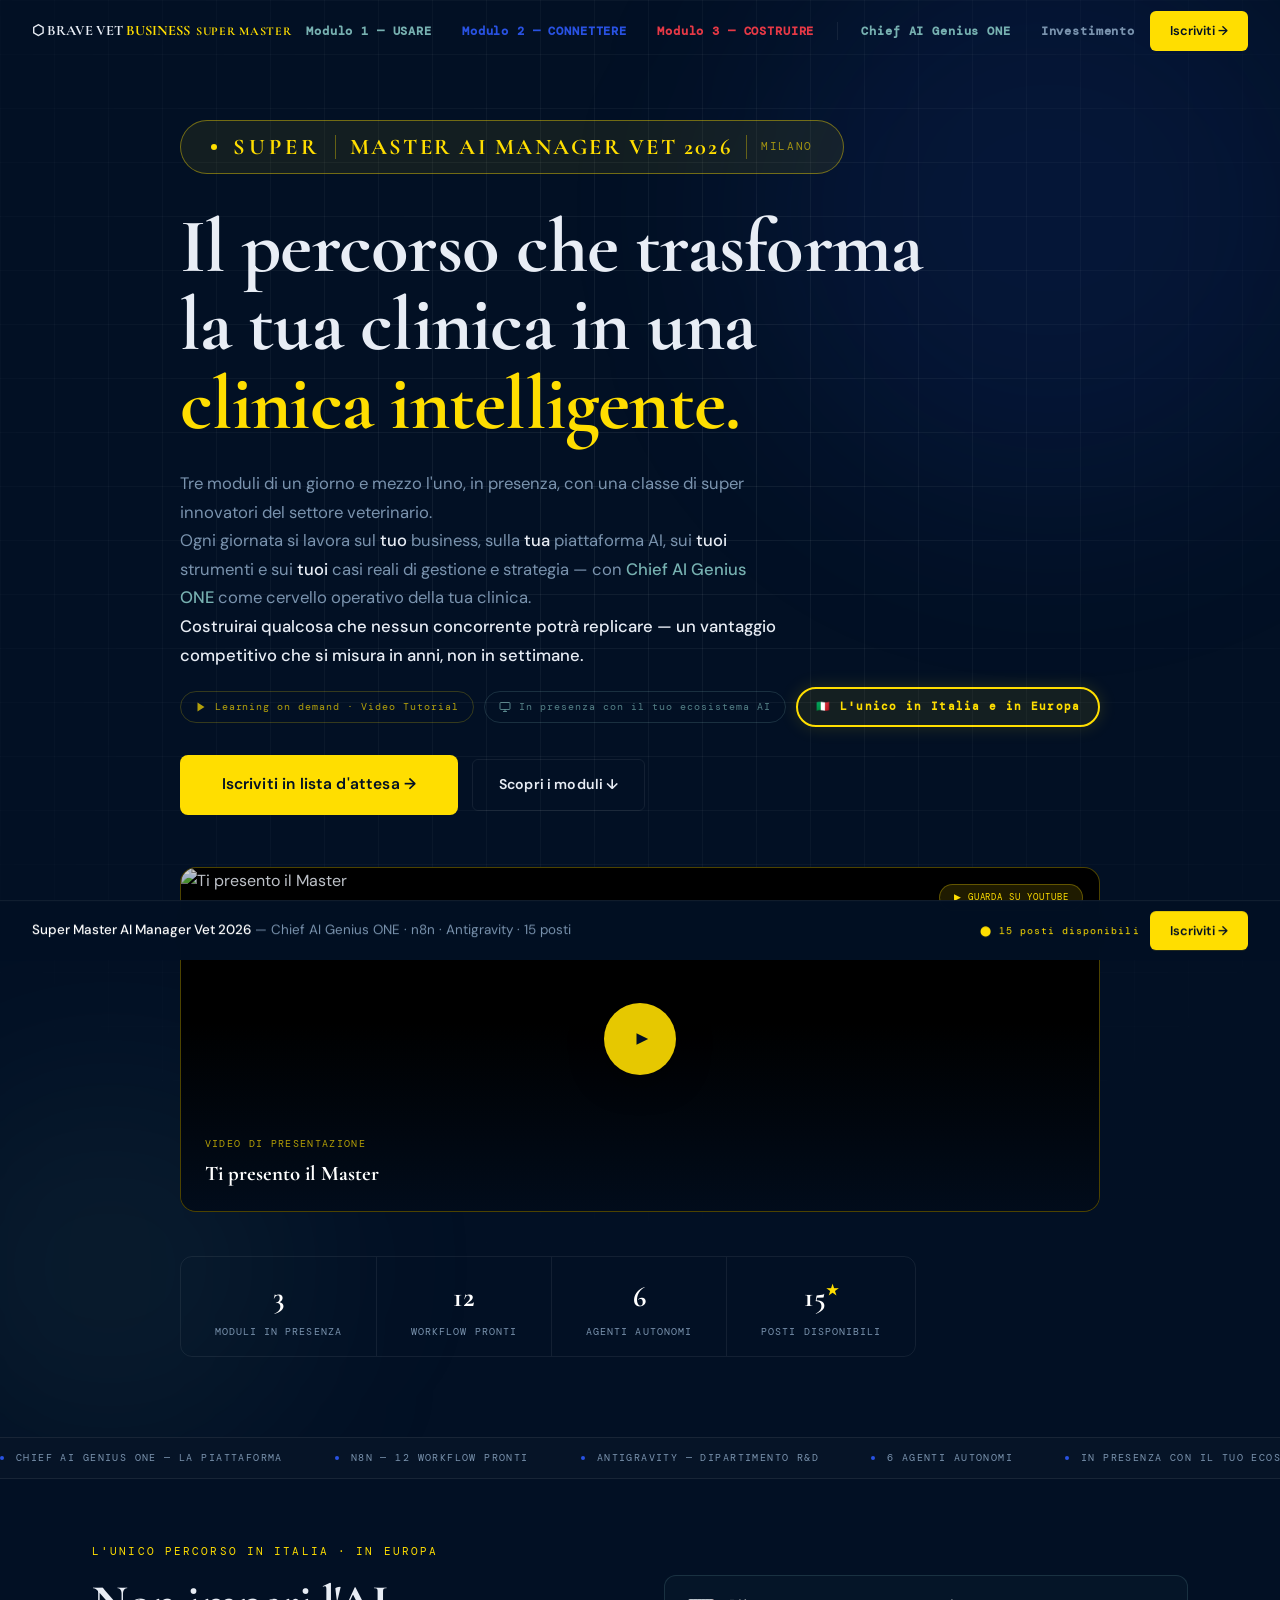
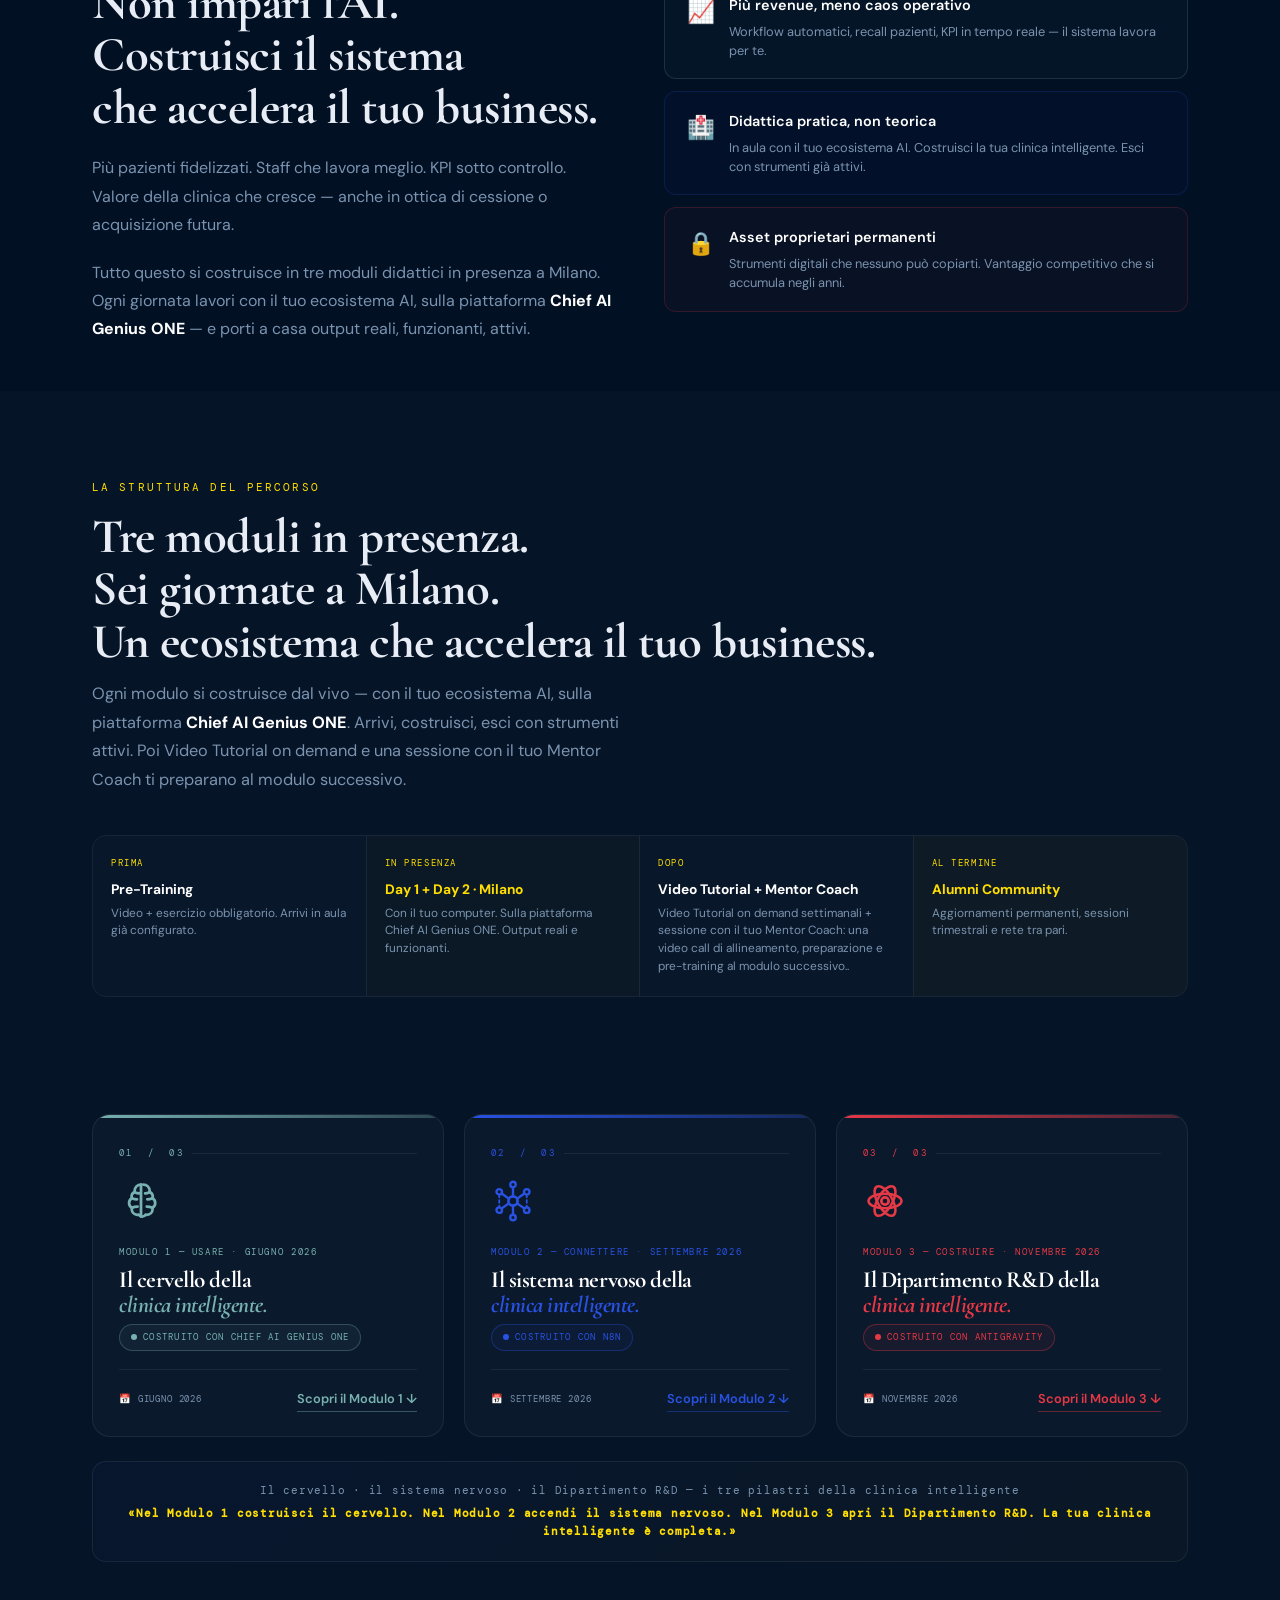
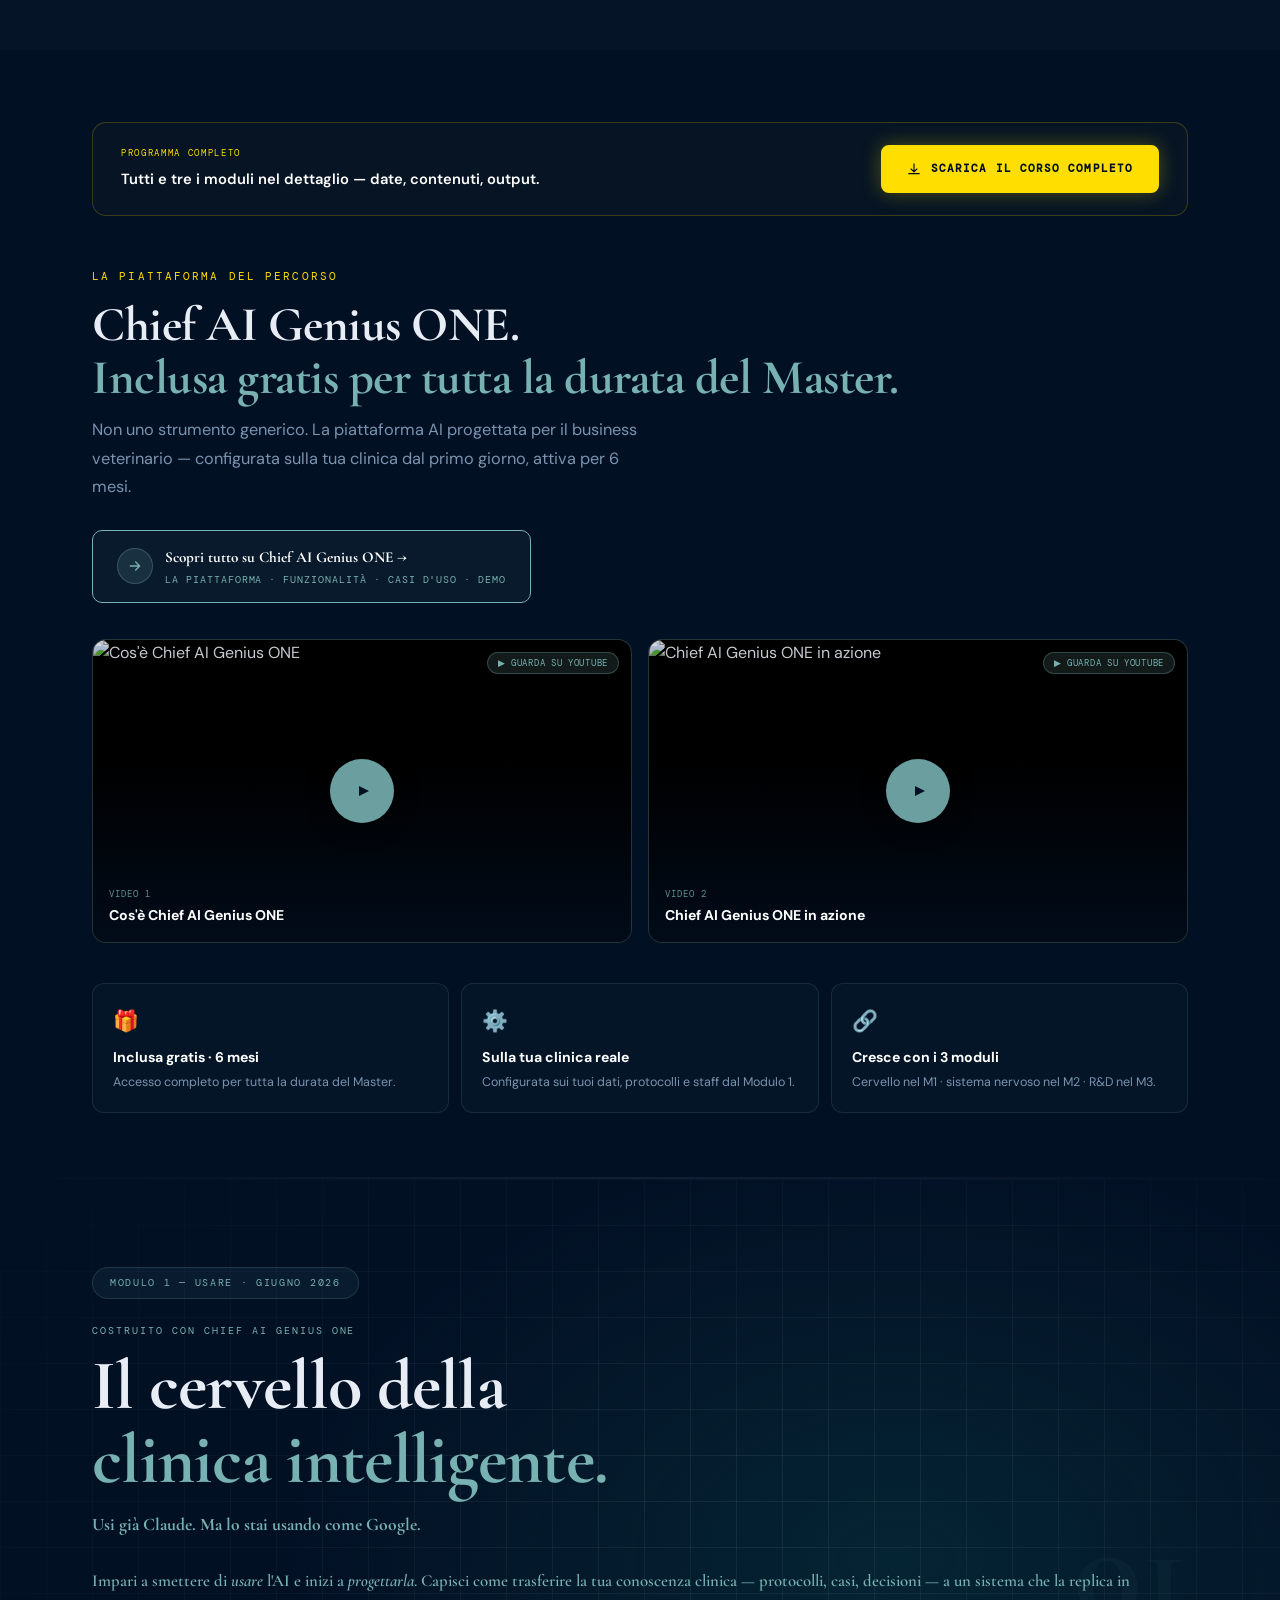
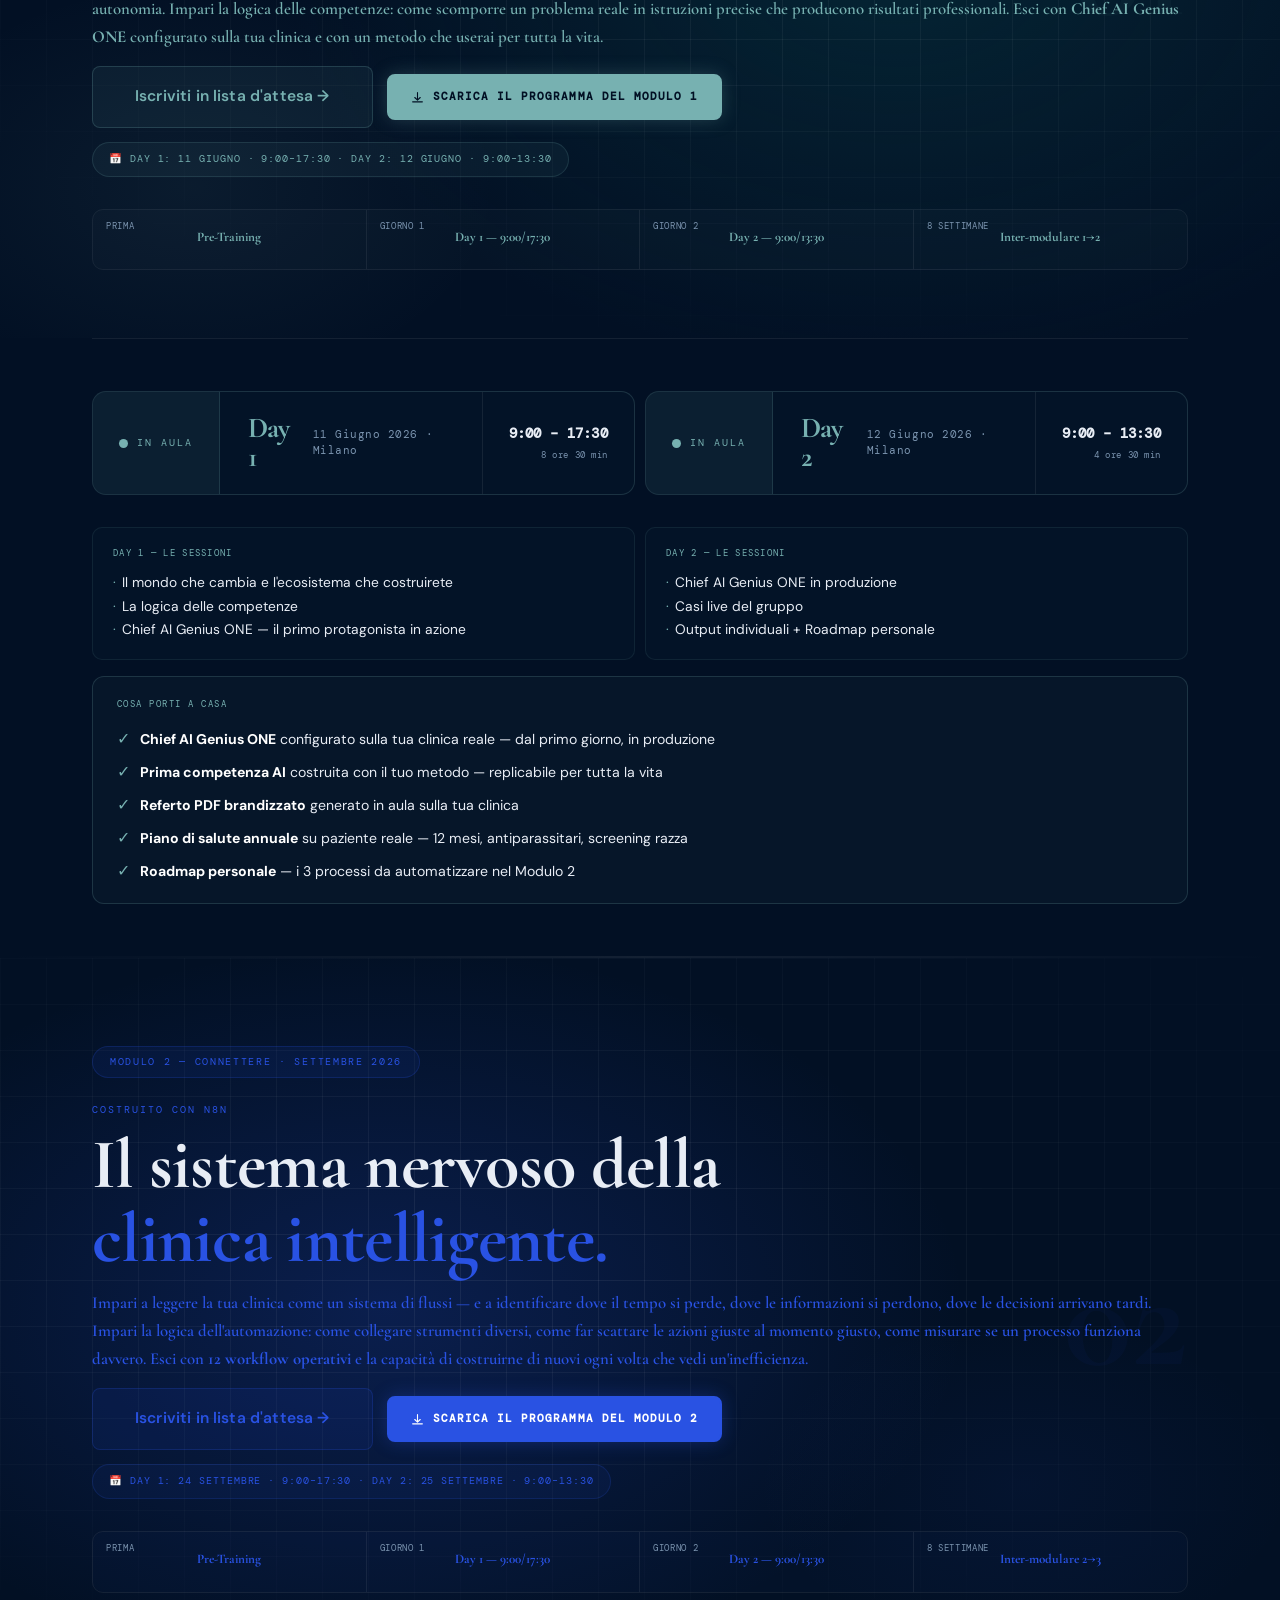
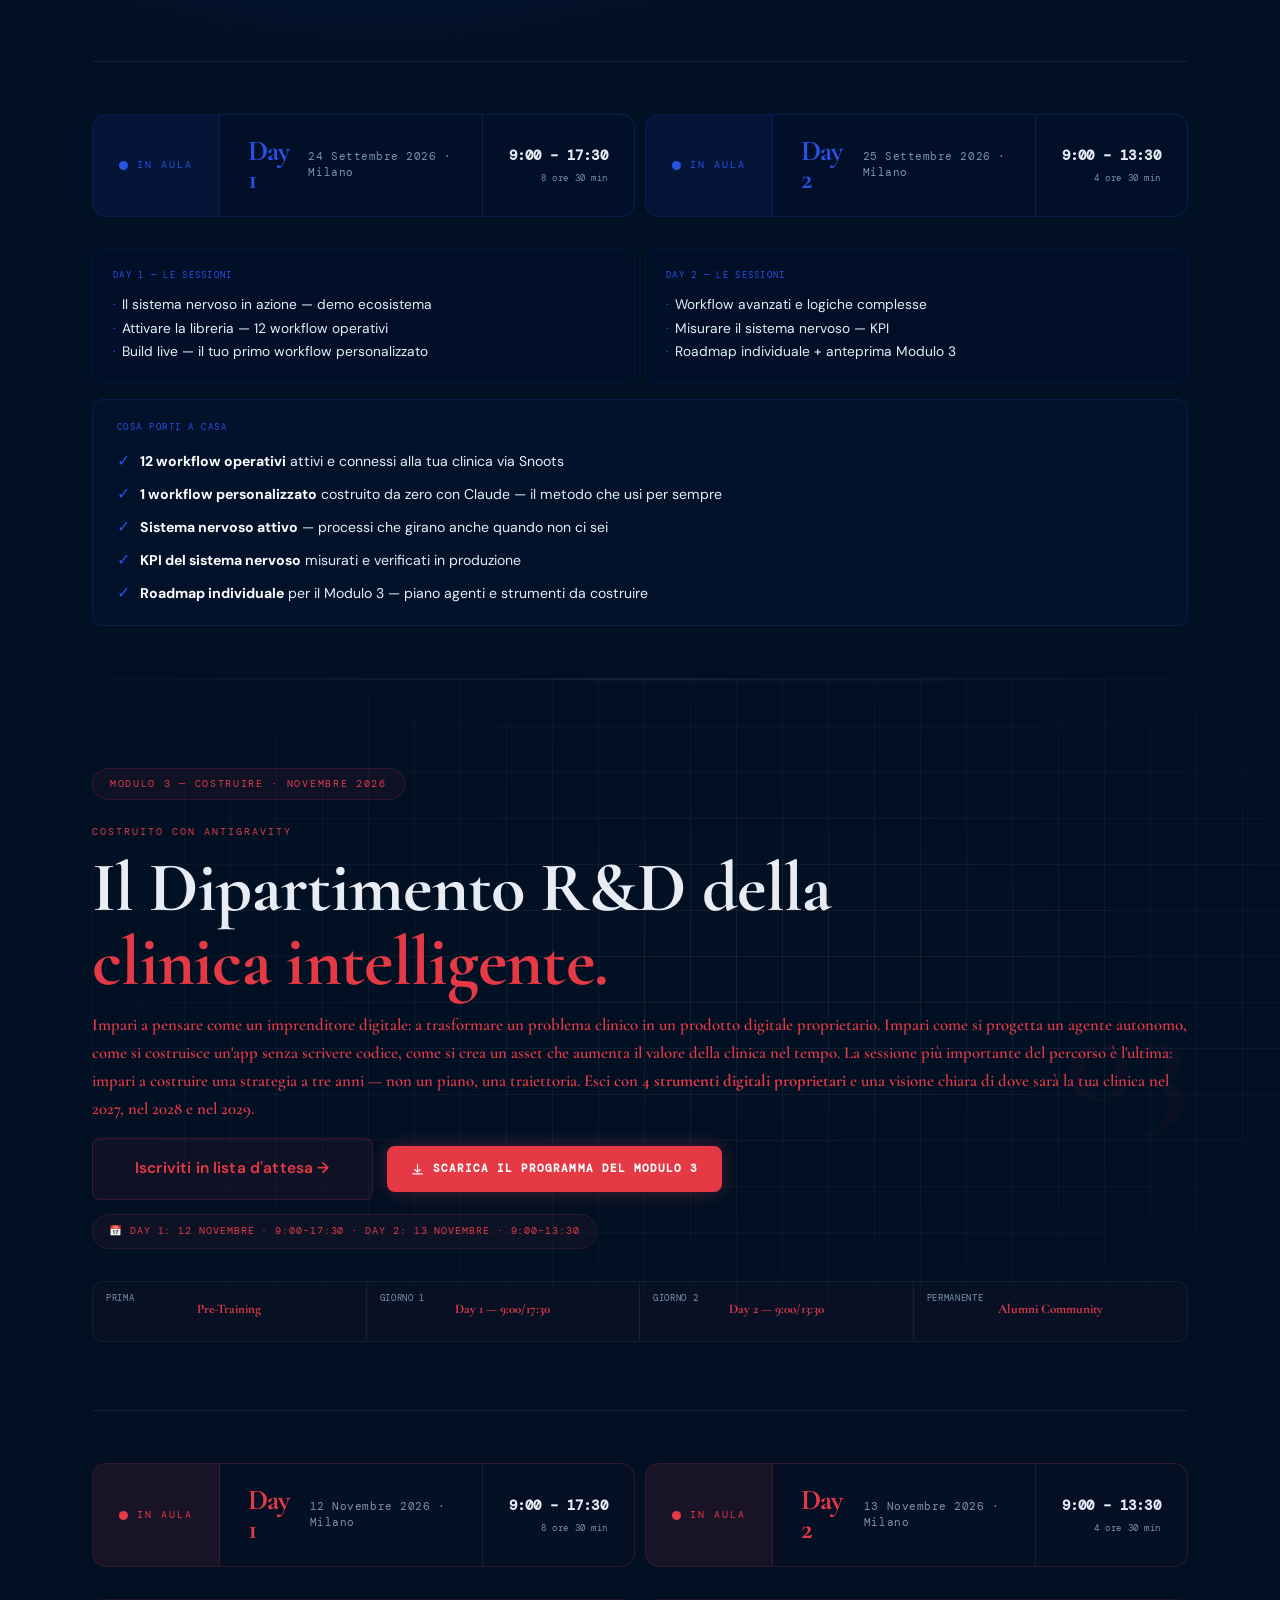
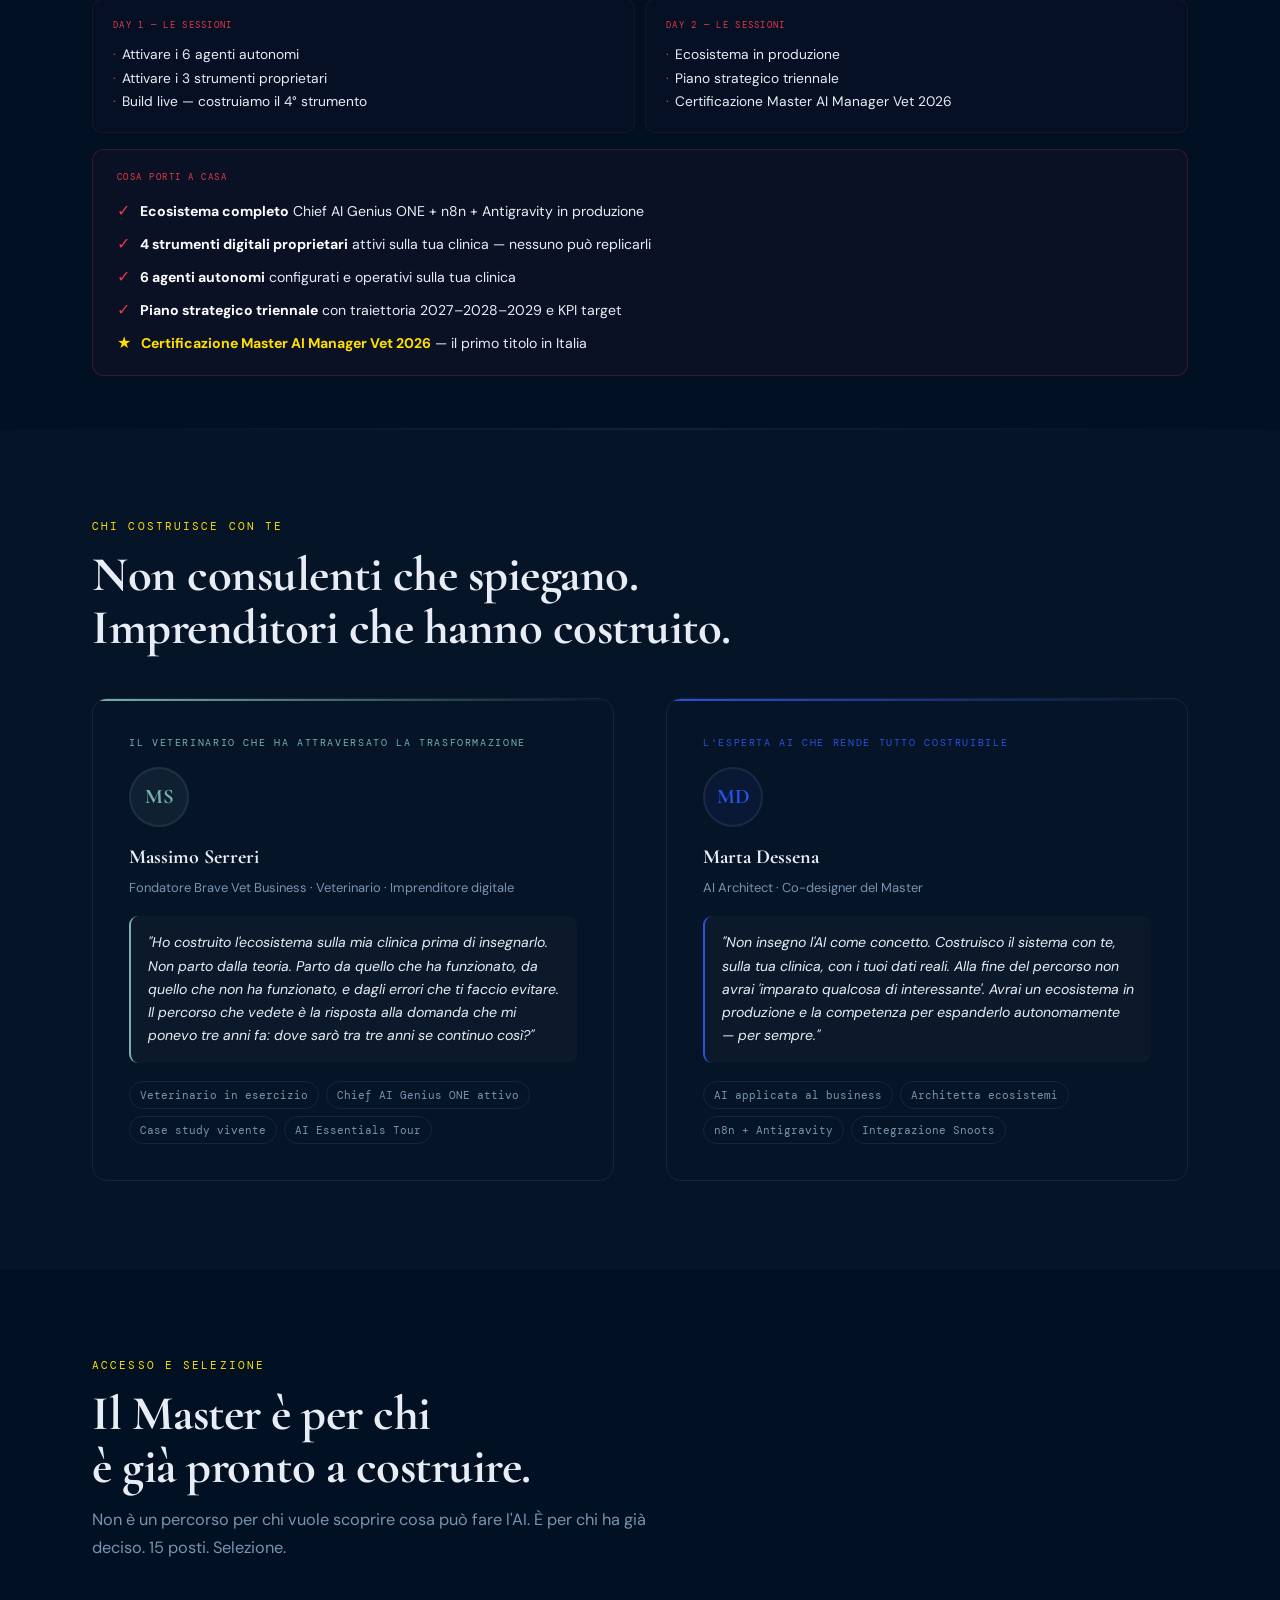
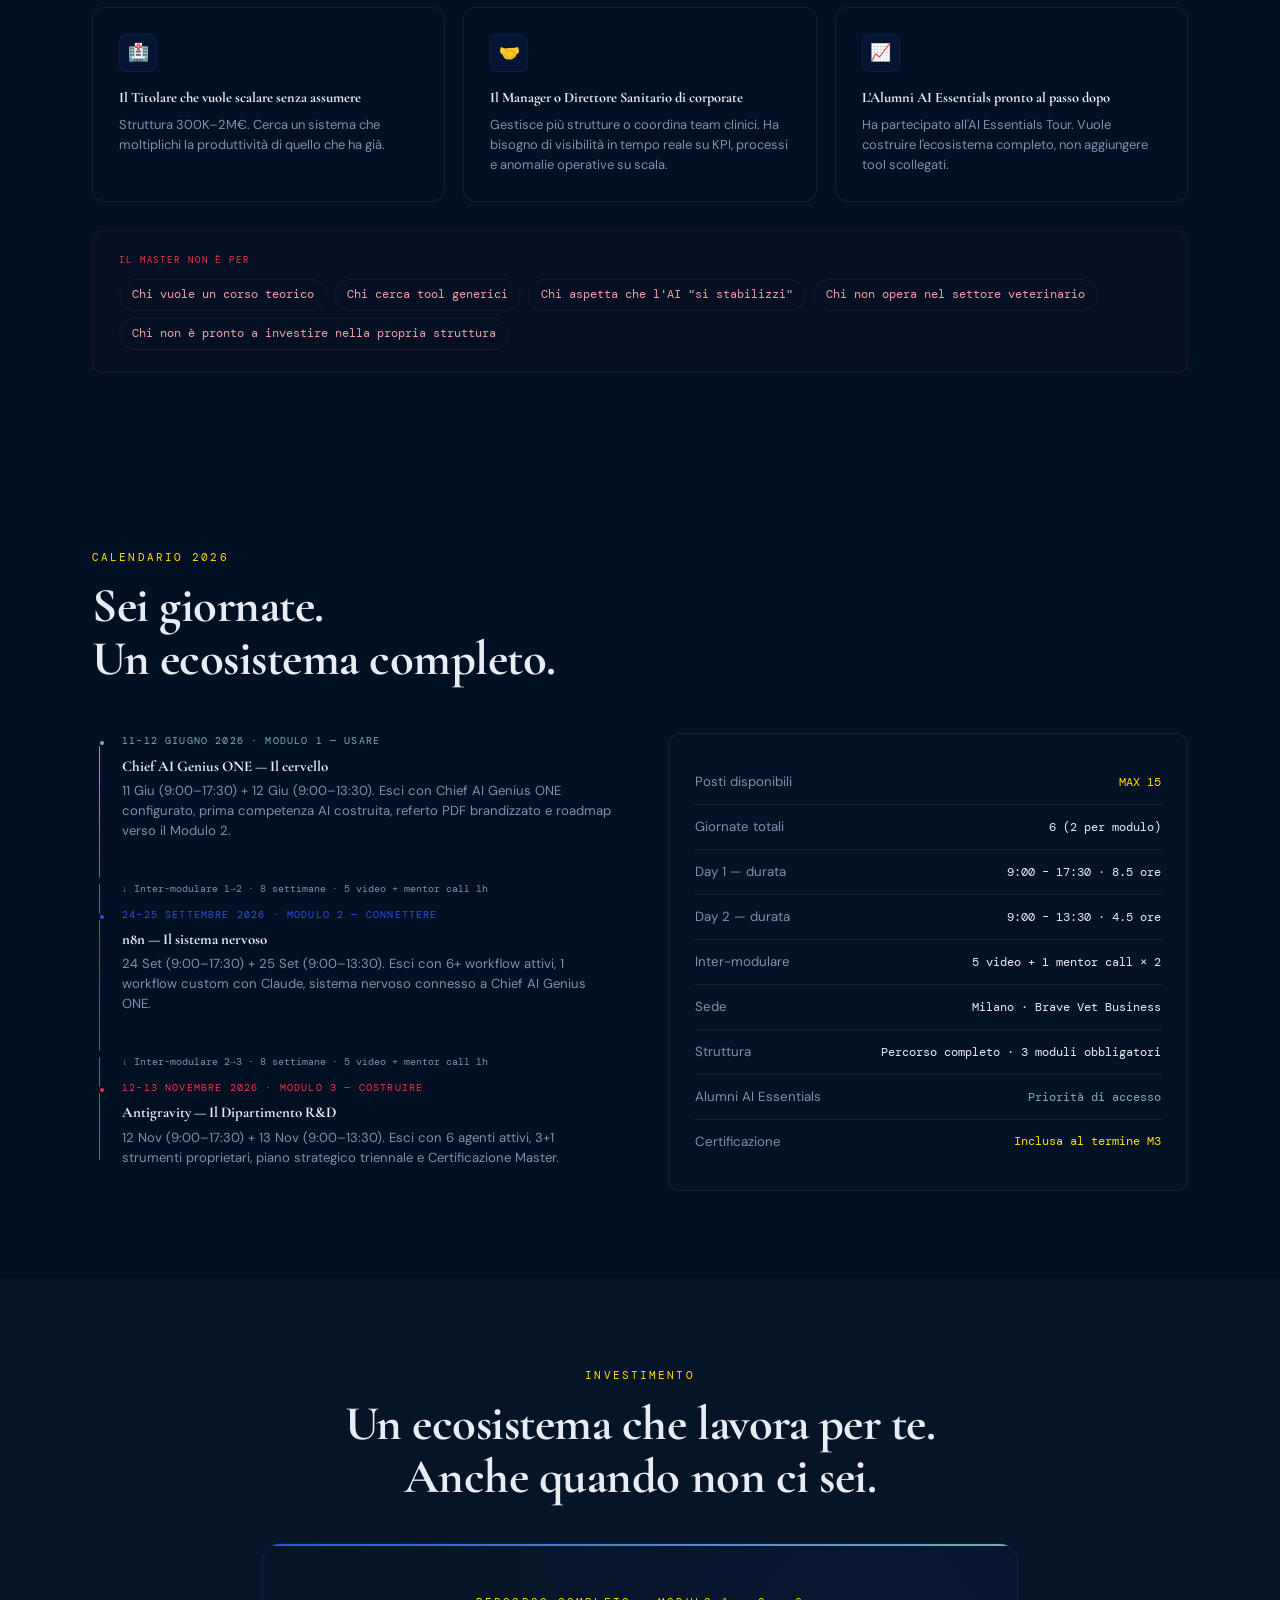
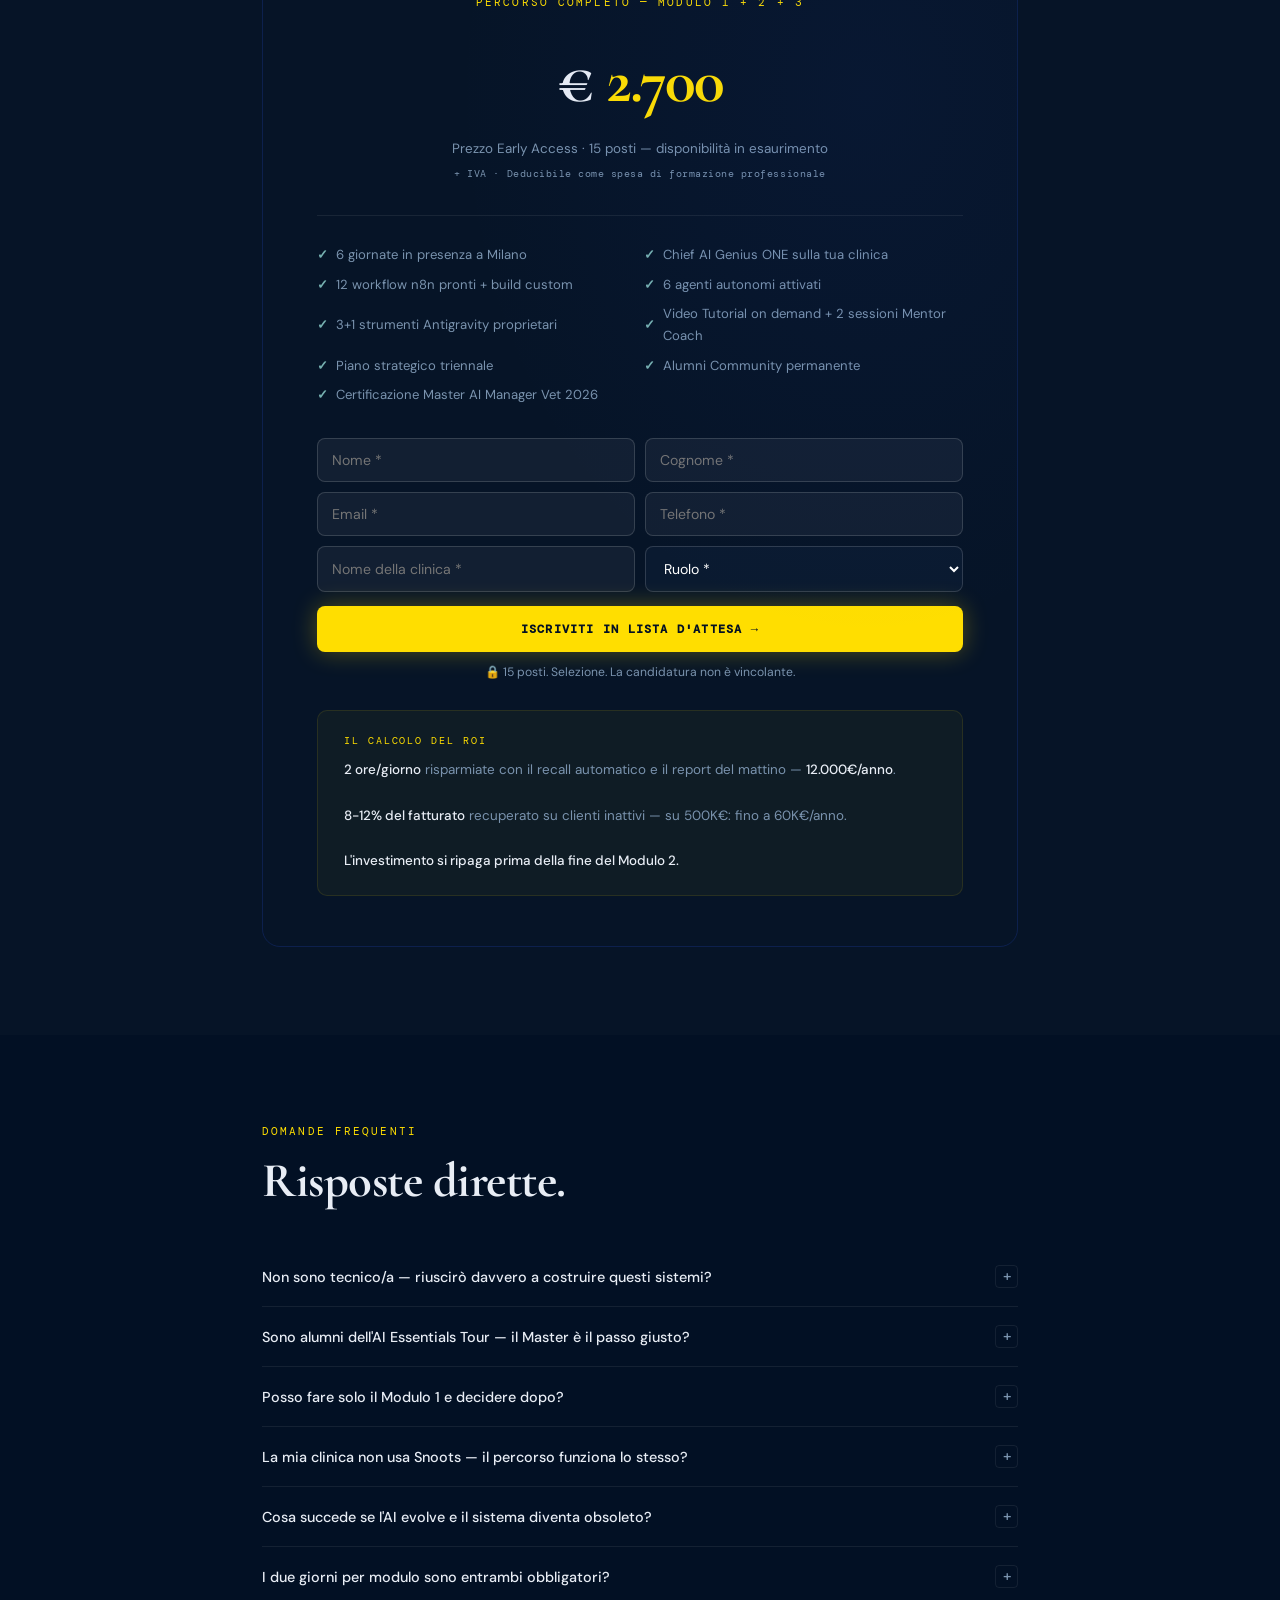
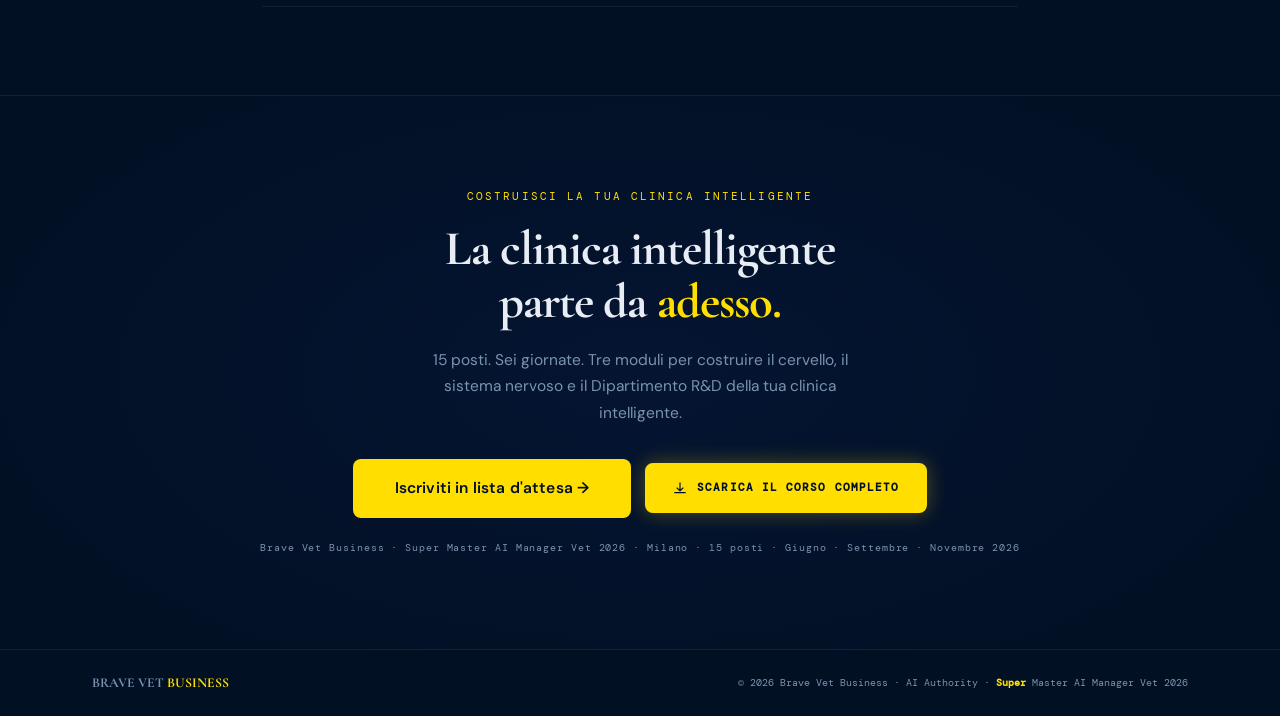
==== commit 22b57aaa: "Add files via upload" ====
--- a/landing_master_ai_vet_2026_v3.html
+++ b/landing_master_ai_vet_2026_v3.html
@@ -994,7 +994,7 @@
       <div class="rv d3" style="display:flex;align-items:center;gap:14px;flex-wrap:wrap;margin-bottom:32px">
         <a href="#candidatura" class="btn btn-rd btn-lg">Iscriviti in lista d'attesa →</a>
         <a href="https://drive.google.com/uc?export=download&id=1g75er1jGXo3MEk7tnqmBe_jfDD-lwSAF" style="display:inline-flex;align-items:center;gap:9px;padding:12px 22px;border:2px solid var(--red);border-radius:8px;font-family:var(--ff-m);font-size:.66rem;letter-spacing:.1em;text-transform:uppercase;color:var(--white);background:var(--red);font-weight:700;transition:all .2s;box-shadow:0 0 18px rgba(230,57,70,.3)" onmouseover="this.style.background='#f04050';this.style.boxShadow='0 0 28px rgba(230,57,70,.5)'" onmouseout="this.style.background='var(--red)';this.style.boxShadow='0 0 18px rgba(230,57,70,.3)'"><svg width="13" height="13" viewBox="0 0 24 24" fill="none"><path d="M12 3v13M7 12l5 5 5-5M3 20h18" stroke="currentColor" stroke-width="2" stroke-linecap="round" stroke-linejoin="round"/></svg>Scarica il programma del Modulo 3</a>
-        <div class="mdate">📅 Day 1: Novembre 2026 · 9:00–17:30 · Day 2: Novembre 2026 · 9:00–13:30</div>
+        <div class="mdate">📅 Day 1: 12 Novembre · 9:00–17:30 · Day 2: 13 Novembre · 9:00–13:30</div>
       </div>
       <div class="mpath rv d3">
         <div class="mps" data-n="PRIMA"><div class="mps-t">Pre-Training</div></div>
@@ -1015,7 +1015,7 @@
           <div class="inaula-badge-col"><span class="inaula-dot"></span>IN AULA</div>
           <div class="inaula-center-col">
             <div class="inaula-dayn">Day 1</div>
-            <div class="inaula-date">Novembre 2026 · Milano</div>
+            <div class="inaula-date">12 Novembre 2026 · Milano</div>
           </div>
           <div class="inaula-time-col">
             <div class="inaula-time-val">9:00 – 17:30</div>
@@ -1026,7 +1026,7 @@
           <div class="inaula-badge-col"><span class="inaula-dot"></span>IN AULA</div>
           <div class="inaula-center-col">
             <div class="inaula-dayn">Day 2</div>
-            <div class="inaula-date">Novembre 2026 · Milano</div>
+            <div class="inaula-date">13 Novembre 2026 · Milano</div>
           </div>
           <div class="inaula-time-col">
             <div class="inaula-time-val">9:00 – 13:30</div>
@@ -1110,11 +1110,11 @@
     <h2 class="h2 rv d1" style="margin-top:14px">Sei giornate.<br>Un ecosistema completo.</h2>
     <div class="cal-g">
       <div class="tl rv d1">
-        <div class="tli t1"><div class="tli-d">Giugno 2026 · Modulo 1 — USARE</div><div class="tli-t">Chief AI Genius ONE — Il cervello</div><div class="tli-s">Day 1 (9:00–17:30) + Day 2 (9:00–13:30). Esci con Chief AI Genius ONE configurato, prima competenza AI costruita, referto PDF brandizzato e roadmap verso il Modulo 2.</div></div>
+        <div class="tli t1"><div class="tli-d">11–12 Giugno 2026 · Modulo 1 — USARE</div><div class="tli-t">Chief AI Genius ONE — Il cervello</div><div class="tli-s">11 Giu (9:00–17:30) + 12 Giu (9:00–13:30). Esci con Chief AI Genius ONE configurato, prima competenza AI costruita, referto PDF brandizzato e roadmap verso il Modulo 2.</div></div>
         <div class="tli" style="padding:10px 0 10px"><div style="font-family:var(--ff-m);font-size:.6rem;color:var(--dim)">↓ Inter-modulare 1→2 · 8 settimane · 5 video + mentor call 1h</div></div>
-        <div class="tli t2"><div class="tli-d">Settembre 2026 · Modulo 2 — CONNETTERE</div><div class="tli-t">n8n — Il sistema nervoso</div><div class="tli-s">Day 1 (9:00–17:30) + Day 2 (9:00–13:30). Esci con 6+ workflow attivi, 1 workflow custom con Claude, sistema nervoso connesso a Chief AI Genius ONE.</div></div>
+        <div class="tli t2"><div class="tli-d">24–25 Settembre 2026 · Modulo 2 — CONNETTERE</div><div class="tli-t">n8n — Il sistema nervoso</div><div class="tli-s">24 Set (9:00–17:30) + 25 Set (9:00–13:30). Esci con 6+ workflow attivi, 1 workflow custom con Claude, sistema nervoso connesso a Chief AI Genius ONE.</div></div>
         <div class="tli" style="padding:10px 0 10px"><div style="font-family:var(--ff-m);font-size:.6rem;color:var(--dim)">↓ Inter-modulare 2→3 · 8 settimane · 5 video + mentor call 1h</div></div>
-        <div class="tli t3"><div class="tli-d">Novembre 2026 · Modulo 3 — COSTRUIRE</div><div class="tli-t">Antigravity — Il Dipartimento R&D</div><div class="tli-s">Day 1 (9:00–17:30) + Day 2 (9:00–13:30). Esci con 6 agenti attivi, 3+1 strumenti proprietari, piano strategico triennale e Certificazione Master.</div></div>
+        <div class="tli t3"><div class="tli-d">12–13 Novembre 2026 · Modulo 3 — COSTRUIRE</div><div class="tli-t">Antigravity — Il Dipartimento R&D</div><div class="tli-s">12 Nov (9:00–17:30) + 13 Nov (9:00–13:30). Esci con 6 agenti attivi, 3+1 strumenti proprietari, piano strategico triennale e Certificazione Master.</div></div>
       </div>
       <div class="rv d2">
         <div class="cal-info">
